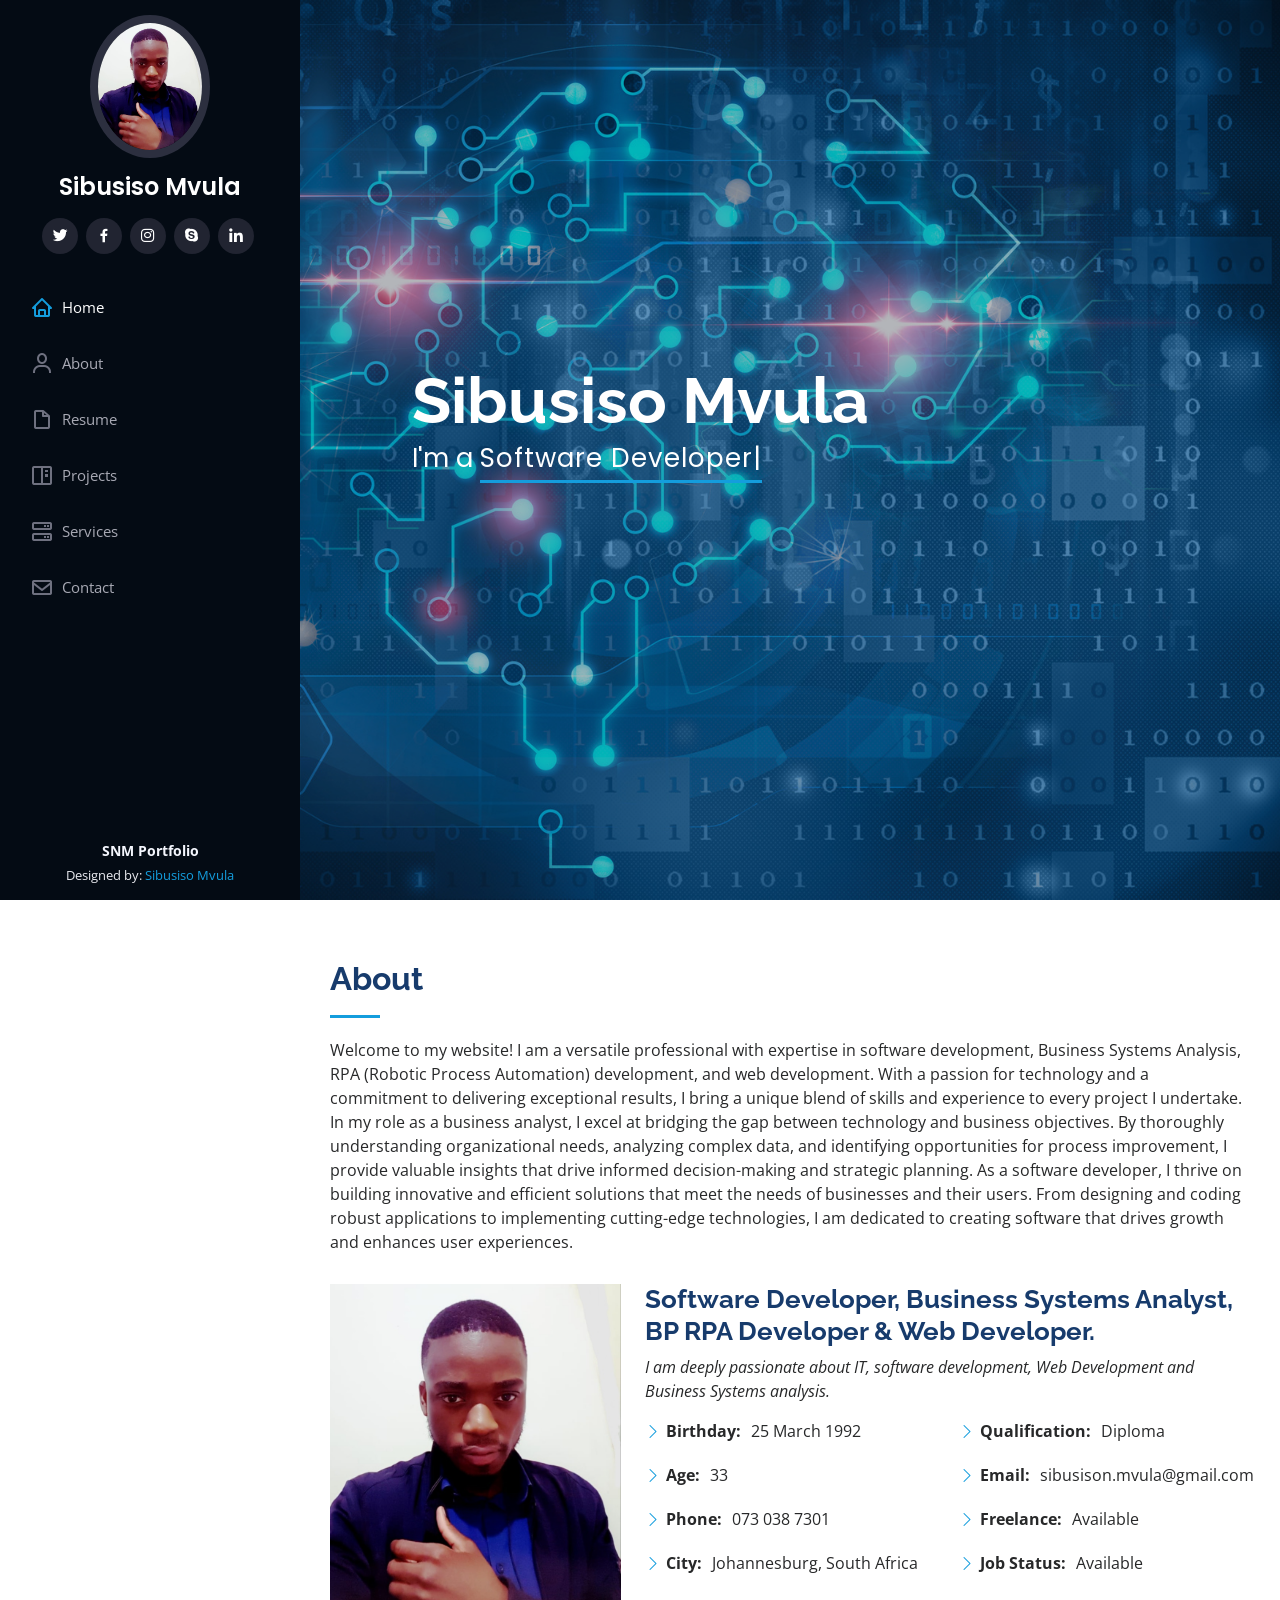
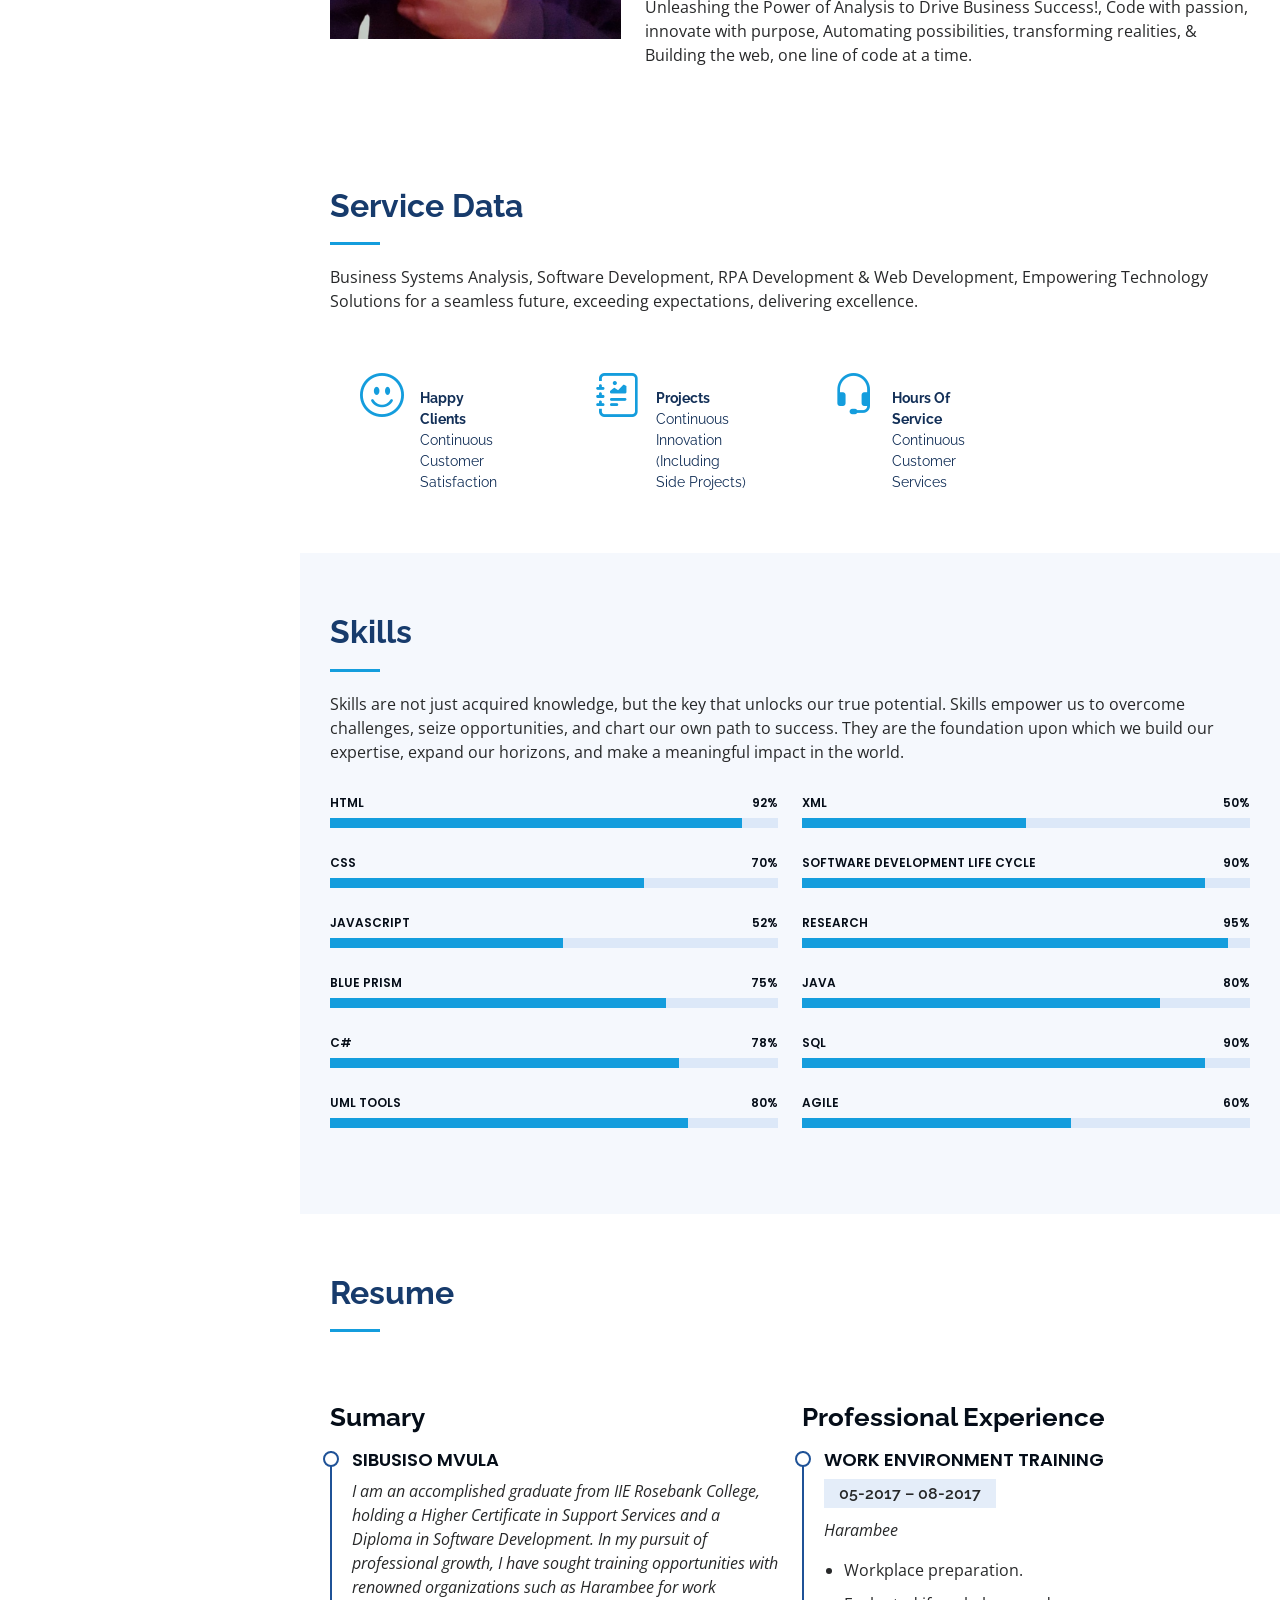
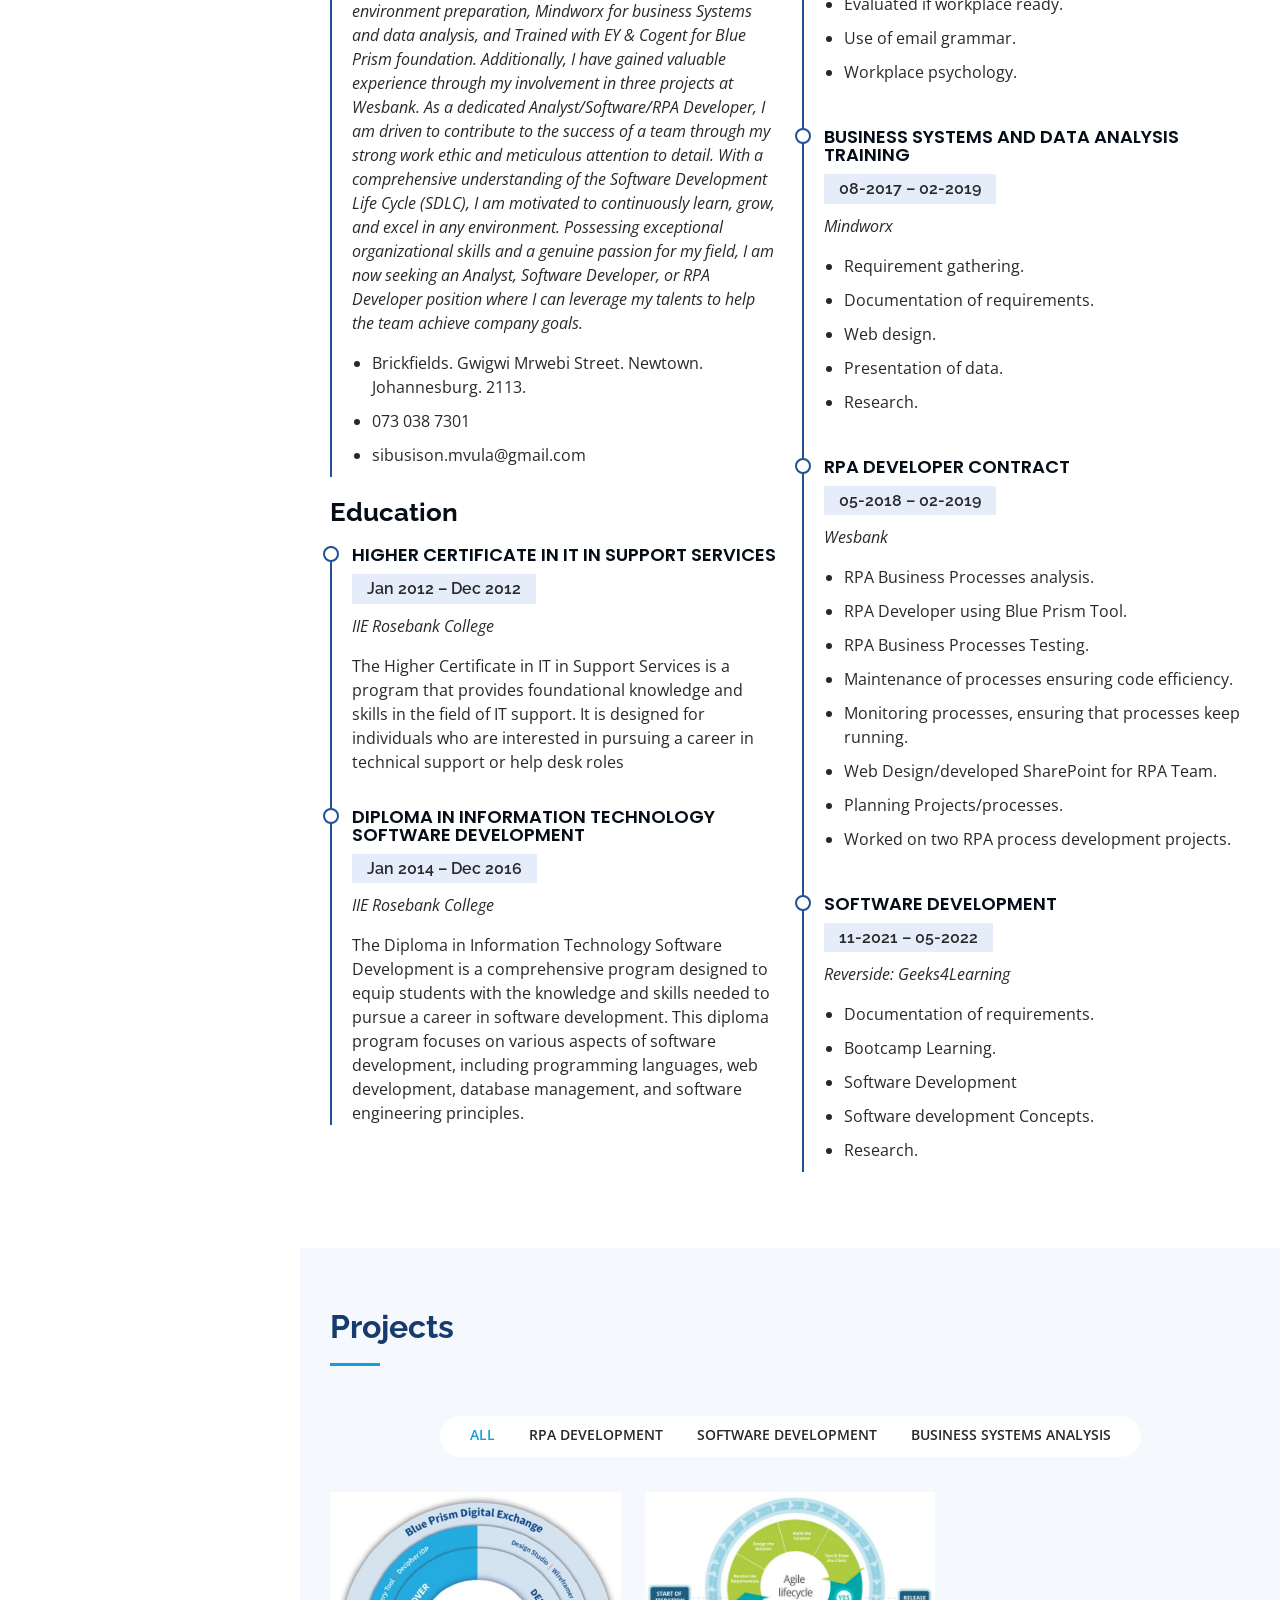
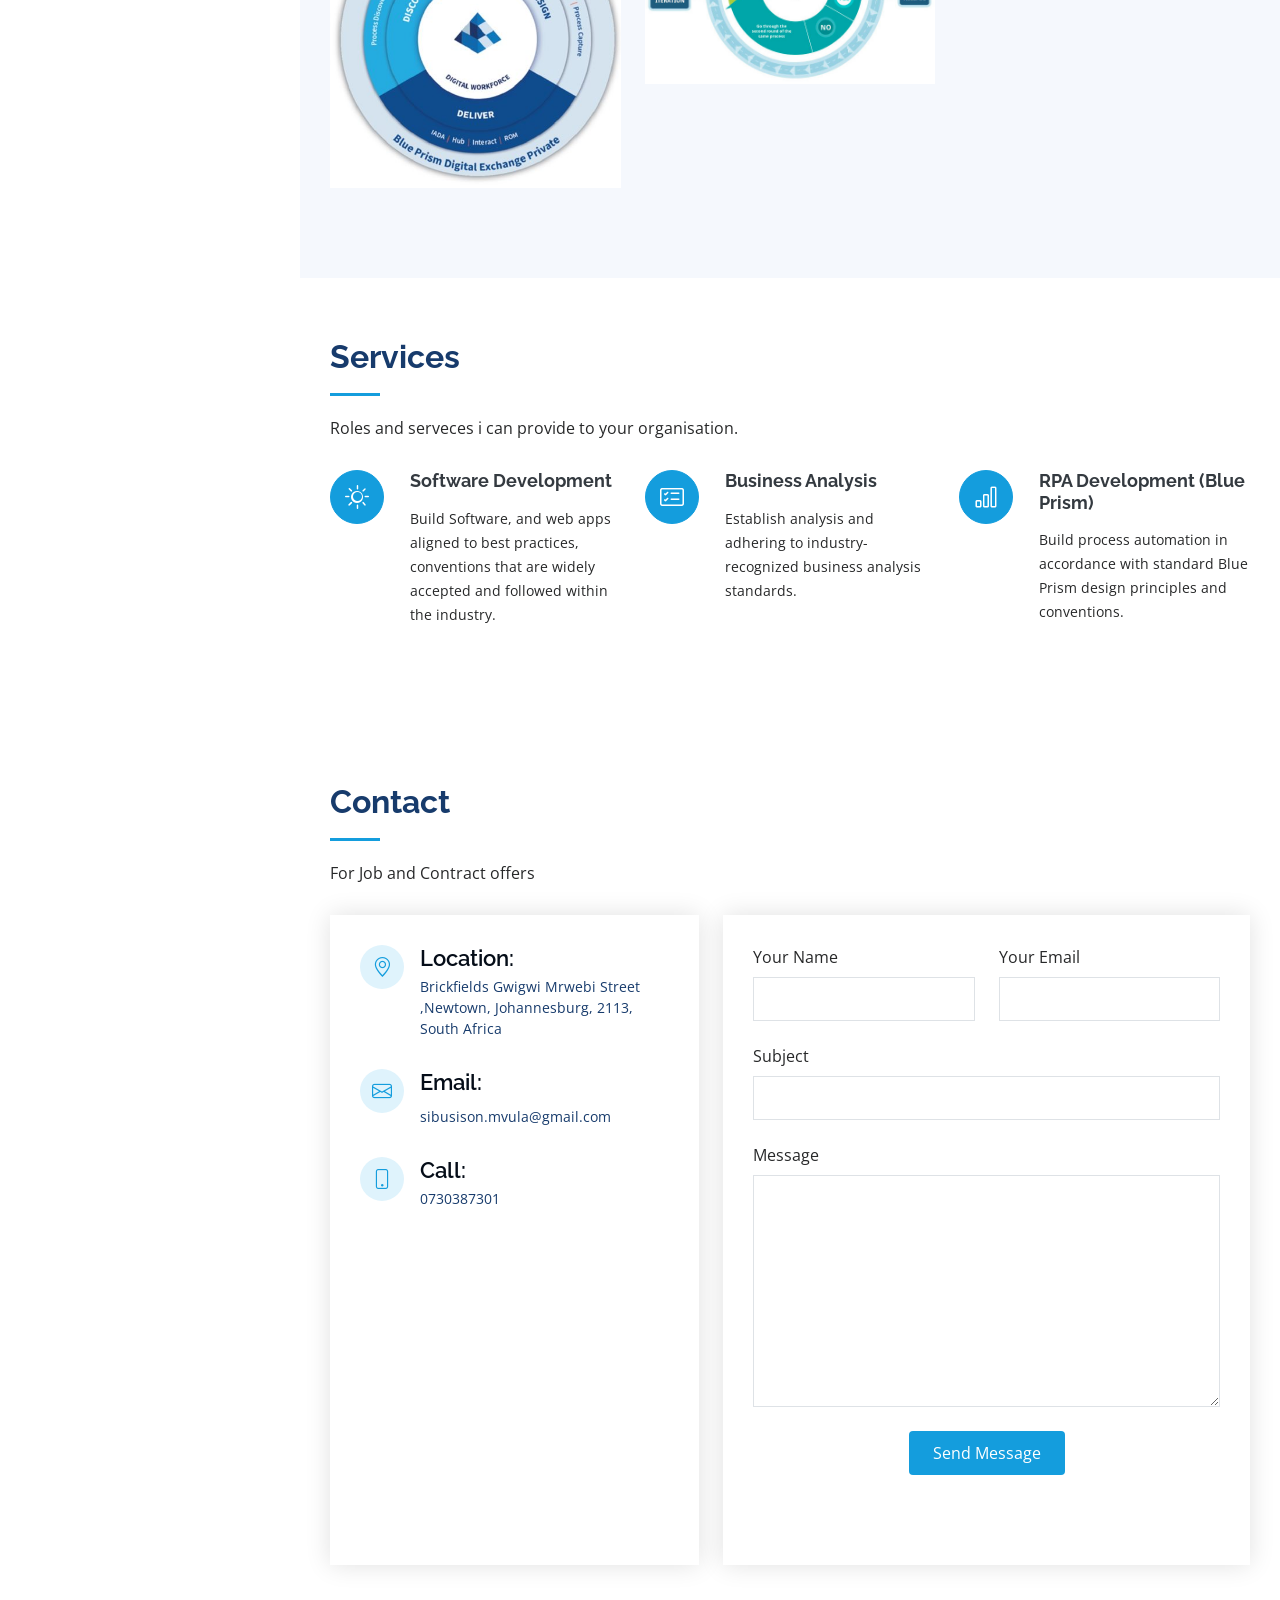
==== index.html @ 9439135a "Add files via upload" ====
<!DOCTYPE html>
<html lang="en">

<head>
  <meta charset="utf-8">
  <meta content="width=device-width, initial-scale=1.0" name="viewport">

  <title>SNM Portfolio - Index</title>
  <meta content="" name="description">
  <meta content="" name="keywords">

  <!-- Favicons -->
  <link href="assets/img/favicon.png" rel="icon">
  <link href="assets/img/favicon.png" rel="apple-touch-icon">

  <!-- Google Fonts -->
  <link href="https://fonts.googleapis.com/css?family=Open+Sans:300,300i,400,400i,600,600i,700,700i|Raleway:300,300i,400,400i,500,500i,600,600i,700,700i|Poppins:300,300i,400,400i,500,500i,600,600i,700,700i" rel="stylesheet">

  <!-- Vendor CSS Files -->
  <link href="assets/vendor/aos/aos.css" rel="stylesheet">
  <link href="assets/vendor/bootstrap/css/bootstrap.min.css" rel="stylesheet">
  <link href="assets/vendor/bootstrap-icons/bootstrap-icons.css" rel="stylesheet">
  <link href="assets/vendor/boxicons/css/boxicons.min.css" rel="stylesheet">
  <link href="assets/vendor/glightbox/css/glightbox.min.css" rel="stylesheet">
  <link href="assets/vendor/swiper/swiper-bundle.min.css" rel="stylesheet">

  <!-- Template Main CSS File -->
  <link href="assets/css/style.css" rel="stylesheet">
  <!-- Jquery File -->
  <script src="https://code.jquery.com/jquery-3.6.0.min.js"></script>
  
</head>

<body>

  <!-- ======= Mobile nav toggle button ======= -->
  <i class="bi bi-list mobile-nav-toggle d-xl-none"></i>

  <!-- ======= Header ======= -->
  <header id="header">
    <div class="d-flex flex-column">

      <div class="profile">
        <img src="assets/img/profile-img.jpg" alt="" class="img-fluid rounded-circle">
        <h1 class="text-light"><a href="index.html">Sibusiso Mvula</a></h1>
        <div class="social-links mt-3 text-center">
          <a href="#" class="twitter"><i class="bx bxl-twitter"></i></a>
          <a href="#" class="facebook"><i class="bx bxl-facebook"></i></a>
          <a href="#" class="instagram"><i class="bx bxl-instagram"></i></a>
          <a href="#" class="google-plus"><i class="bx bxl-skype"></i></a>
          <a href="#" class="linkedin"><i class="bx bxl-linkedin"></i></a>
        </div>
      </div>

      <nav id="navbar" class="nav-menu navbar">
        <ul>
          <li><a href="#hero" class="nav-link scrollto active"><i class="bx bx-home"></i> <span>Home</span></a></li>
          <li><a href="#about" class="nav-link scrollto"><i class="bx bx-user"></i> <span>About</span></a></li>
          <li><a href="#resume" class="nav-link scrollto"><i class="bx bx-file-blank"></i> <span>Resume</span></a></li>
          <li><a href="#portfolio" class="nav-link scrollto"><i class="bx bx-book-content"></i> <span>Projects</span></a></li>
          <li><a href="#services" class="nav-link scrollto"><i class="bx bx-server"></i> <span>Services</span></a></li>
          <li><a href="#contact" class="nav-link scrollto"><i class="bx bx-envelope"></i> <span>Contact</span></a></li>
        </ul>
      </nav><!-- .nav-menu -->
    </div>
  </header><!-- End Header -->

  <!-- ======= Hero Section ======= -->
  <section id="hero" class="d-flex flex-column justify-content-center align-items-center">
    <div class="hero-container" data-aos="fade-in">
      <h1>Sibusiso Mvula</h1>
      <p>I'm a <span class="typed" data-typed-items="Software Developer, Business Systems Analyst, Blue prism RPA Developer , Web Developer"></span></p>
    </div>
  </section><!-- End Hero -->

  <main id="main">

    <!-- ======= About Section ======= -->
    <section id="about" class="about">
      <div class="container">

        <div class="section-title">
          <h2>About</h2>
          <p>Welcome to my website! I am a versatile professional with expertise in software development, Business Systems Analysis,
		  RPA (Robotic Process Automation) development, and web development. 
		  With a passion for technology and a commitment to delivering exceptional results, 
		  I bring a unique blend of skills and experience to every project I undertake.
		  
		  In my role as a business analyst, I excel at bridging the gap between technology and business objectives. 
		  By thoroughly understanding organizational needs, analyzing complex data, and identifying opportunities for process improvement, 
		  I provide valuable insights that drive informed decision-making and strategic planning.
		  
		  As a software developer, I thrive on building innovative and efficient solutions that meet the needs of businesses and their users. 
		  From designing and coding robust applications to implementing cutting-edge technologies,
		  I am dedicated to creating software that drives growth and enhances user experiences.
		  </p>
        </div>

        <div class="row">
          <div class="col-lg-4" data-aos="fade-right">
            <img src="assets/img/profile-img.jpg" class="img-fluid" alt="">
          </div>
          <div class="col-lg-8 pt-4 pt-lg-0 content" data-aos="fade-left">
            <h3>Software Developer, Business Systems Analyst, BP RPA Developer &amp; Web Developer.</h3>
            <p class="fst-italic">
			  I am deeply passionate about IT, software development, Web Development and Business Systems analysis.
            </p>
            <div class="row">
              <div class="col-lg-6">
                <ul>
                  <li><i class="bi bi-chevron-right"></i> <strong>Birthday:</strong> <span>25 March 1992</span></li>
                  <li><i class="bi bi-chevron-right"></i> <strong>Age:</strong> <span>33</span></li>
                  <li><i class="bi bi-chevron-right"></i> <strong>Phone:</strong> <span>073 038 7301</span></li>
                  <li><i class="bi bi-chevron-right"></i> <strong>City:</strong> <span>Johannesburg, South Africa</span></li>
                </ul>
              </div>
              <div class="col-lg-6">
                <ul>
                  
                  <li><i class="bi bi-chevron-right"></i> <strong>Qualification:</strong> <span>Diploma</span></li>
                  <li><i class="bi bi-chevron-right"></i> <strong>Email:</strong> <span>sibusison.mvula@gmail.com</span></li>
                  <li><i class="bi bi-chevron-right"></i> <strong>Freelance:</strong> <span>Available</span></li>
				  <li><i class="bi bi-chevron-right"></i> <strong>Job Status:</strong> <span>Available</span></li>
                </ul>
              </div>
            </div>
            <p> 
			  Unleashing the Power of Analysis to Drive Business Success!,
              Code with passion, innovate with purpose,
			  Automating possibilities, transforming realities, &amp
			  Building the web, one line of code at a time. 
			  </p>
          </div>
        </div>

      </div>
    </section><!-- End About Section -->

    <!-- ======= Facts Section ======= -->
    <section id="facts" class="facts">
      <div class="container">

        <div class="section-title">
          <h2>Service Data</h2>
          <p>Business Systems Analysis, Software Development, RPA Development & Web Development, Empowering Technology Solutions for a seamless future, exceeding expectations, delivering excellence.
		  </p>
        </div>

        <div class="row no-gutters">

          <div class="col-lg-3 col-md-6 d-md-flex align-items-md-stretch" data-aos="fade-up">
            <div class="count-box">
              <i class="bi bi-emoji-smile"></i>
              <span data-purecounter-start="0" data-purecounter-end="4" data-purecounter-duration="1" class="purecounter"></span>
              <p><strong>Happy Clients</strong> Continuous Customer Satisfaction</p>
            </div>
          </div>

          <div class="col-lg-3 col-md-6 d-md-flex align-items-md-stretch" data-aos="fade-up" data-aos-delay="100">
            <div class="count-box">
              <i class="bi bi-journal-richtext"></i>
              <span data-purecounter-start="0" data-purecounter-end="27" data-purecounter-duration="1" class="purecounter"></span>
              <p><strong>Projects</strong> Continuous Innovation (Including Side Projects)</p>
            </div>
          </div>

          <div class="col-lg-3 col-md-6 d-md-flex align-items-md-stretch" data-aos="fade-up" data-aos-delay="200">
            <div class="count-box">
              <i class="bi bi-headset"></i>
              <span data-purecounter-start="0" data-purecounter-end="4160" data-purecounter-duration="1" class="purecounter"></span>
              <p><strong>Hours Of Service</strong> Continuous Customer Services</p>
            </div>
          </div>

        </div>

      </div>
    </section><!-- End Facts Section -->

    <!-- ======= Skills Section ======= -->
    <section id="skills" class="skills section-bg">
      <div class="container">

        <div class="section-title">
          <h2>Skills</h2>
          <p> Skills are not just acquired knowledge, but the key that unlocks our true potential. Skills empower us to overcome challenges, seize opportunities, and chart our own path to success.
		  They are the foundation upon which we build our expertise, expand our horizons, and make a meaningful impact in the world.
		  </p>
        </div>

        <div class="row skills-content">

          <div class="col-lg-6" data-aos="fade-up">

            <div class="progress">
              <span class="skill">HTML <i class="val">92%</i></span>
              <div class="progress-bar-wrap">
                <div class="progress-bar" role="progressbar" aria-valuenow="92" aria-valuemin="0" aria-valuemax="100"></div>
              </div>
            </div>

            <div class="progress">
              <span class="skill">CSS <i class="val">70%</i></span>
              <div class="progress-bar-wrap">
                <div class="progress-bar" role="progressbar" aria-valuenow="70" aria-valuemin="0" aria-valuemax="100"></div>
              </div>
            </div>

            <div class="progress">
              <span class="skill">JavaScript <i class="val">52%</i></span>
              <div class="progress-bar-wrap">
                <div class="progress-bar" role="progressbar" aria-valuenow="52" aria-valuemin="0" aria-valuemax="100"></div>
              </div>
            </div>
			
			<div class="progress">
              <span class="skill">Blue Prism <i class="val">75%</i></span>
              <div class="progress-bar-wrap">
                <div class="progress-bar" role="progressbar" aria-valuenow="75" aria-valuemin="0" aria-valuemax="100"></div>
              </div>
            </div>
			
			<div class="progress">
              <span class="skill">C# <i class="val">78%</i></span>
              <div class="progress-bar-wrap">
                <div class="progress-bar" role="progressbar" aria-valuenow="78" aria-valuemin="0" aria-valuemax="100"></div>
              </div>
            </div>
			
			<div class="progress">
              <span class="skill">UML Tools <i class="val">80%</i></span>
              <div class="progress-bar-wrap">
                <div class="progress-bar" role="progressbar" aria-valuenow="80" aria-valuemin="0" aria-valuemax="100"></div>
              </div>
            </div>
			

          </div>

          <div class="col-lg-6" data-aos="fade-up" data-aos-delay="100">

            <div class="progress">
              <span class="skill">XML<i class="val">50%</i></span>
              <div class="progress-bar-wrap">
                <div class="progress-bar" role="progressbar" aria-valuenow="50" aria-valuemin="0" aria-valuemax="100"></div>
              </div>
            </div>

            <div class="progress">
              <span class="skill">Software Development Life Cycle <i class="val">90%</i></span>
              <div class="progress-bar-wrap">
                <div class="progress-bar" role="progressbar" aria-valuenow="90" aria-valuemin="0" aria-valuemax="100"></div>
              </div>
            </div>

            <div class="progress">
              <span class="skill">Research <i class="val">95%</i></span>
              <div class="progress-bar-wrap">
                <div class="progress-bar" role="progressbar" aria-valuenow="95" aria-valuemin="0" aria-valuemax="100"></div>
              </div>
            </div>
			
			<div class="progress">
              <span class="skill">Java <i class="val">80%</i></span>
              <div class="progress-bar-wrap">
                <div class="progress-bar" role="progressbar" aria-valuenow="80" aria-valuemin="0" aria-valuemax="100"></div>
              </div>
            </div>
			
			<div class="progress">
              <span class="skill">SQL <i class="val">90%</i></span>
              <div class="progress-bar-wrap">
                <div class="progress-bar" role="progressbar" aria-valuenow="90" aria-valuemin="0" aria-valuemax="100"></div>
              </div>
            </div>
			
			<div class="progress">
              <span class="skill">Agile <i class="val">60%</i></span>
              <div class="progress-bar-wrap">
                <div class="progress-bar" role="progressbar" aria-valuenow="60" aria-valuemin="0" aria-valuemax="100"></div>
              </div>
            </div>


          </div>
		  

        </div>

      </div>
	  <!--end of skils1-->
	  
    </section><!-- End Skills Section -->

    <!-- ======= Resume Section ======= -->
    <section id="resume" class="resume">
      <div class="container">

        <div class="section-title">
          <h2>Resume</h2>
          <p> 
		  </p>
        </div>

        <div class="row">
          <div class="col-lg-6" data-aos="fade-up">
            <h3 class="resume-title">Sumary</h3>
            <div class="resume-item pb-0">
              <h4>Sibusiso Mvula</h4>
              <p><em>I am an accomplished graduate from IIE Rosebank College, holding a Higher Certificate in Support Services and a Diploma in Software Development.
		  In my pursuit of professional growth, I have sought training opportunities with renowned organizations such as Harambee for work environment preparation,
		  Mindworx for business Systems and data analysis, and Trained with EY & Cogent for Blue Prism foundation. Additionally, I have gained valuable experience through my involvement in three projects at Wesbank.
		  As a dedicated Analyst/Software/RPA Developer, I am driven to contribute to the success of a team through my strong work ethic and meticulous attention to detail. 
		  With a comprehensive understanding of the Software Development Life Cycle (SDLC), I am motivated to continuously learn, grow, and excel in any environment. 
		  Possessing exceptional organizational skills and a genuine passion for my field, I am now seeking an Analyst, Software Developer, 
		  or RPA Developer position where I can leverage my talents to help the team achieve company goals.</em></p>
              <ul>
                <li>Brickfields. Gwigwi Mrwebi Street. Newtown. Johannesburg. 2113.</li>
                <li>073 038 7301</li>
                <li>sibusison.mvula@gmail.com</li>
              </ul>
            </div>

            <h3 class="resume-title">Education</h3>
			 <div class="resume-item">
              <h4>Higher Certificate in IT in Support Services</h4>
              <h5>Jan 2012 – Dec 2012</h5>
              <p><em>IIE Rosebank College</em></p>
              <p>The Higher Certificate in IT in Support Services is a program that provides foundational knowledge and skills in the field of IT support. It is designed for individuals who are interested in pursuing a career in technical support or help desk roles</p>
            </div>
			
            <div class="resume-item">
              <h4>Diploma In Information Technology Software Development</h4>
              <h5>Jan 2014 – Dec 2016</h5>
              <p><em>IIE Rosebank College</em></p>
              <p>The Diploma in Information Technology Software Development is a comprehensive program designed to equip students with the knowledge and skills needed to pursue a career in software development. This diploma program focuses on various aspects of software development, including programming languages, web development, database management, and software engineering principles.
			  </p>
            </div>
           
          </div>
          <div class="col-lg-6" data-aos="fade-up" data-aos-delay="100">
            <h3 class="resume-title">Professional Experience</h3>
            <div class="resume-item">
              <h4>Work Environment Training</h4>
              <h5>05-2017 – 08-2017 </h5>
              <p><em>Harambee</em></p>
              <ul>
                <li>Workplace preparation.</li>
                <li>Evaluated if workplace ready.</li>
                <li>Use of email grammar.</li>
                <li>Workplace psychology.</li>
              </ul>
            </div>
            <div class="resume-item">
              <h4>Business Systems and Data Analysis Training</h4>
              <h5>08-2017 – 02-2019 </h5>
              <p><em>Mindworx</em></p>
              <ul>
                <li>Requirement gathering.</li>
                <li>Documentation of requirements.</li>
                <li>Web design.</li>
                <li>Presentation of data.</li>
				<li>Research.</li>
				
              </ul>
            </div>
			
			<div class="resume-item">
              <h4>RPA Developer Contract</h4>
              <h5>05-2018 – 02-2019 </h5>
              <p><em>Wesbank</em></p>
              <ul>
                <li>RPA Business Processes analysis.</li>
                <li>RPA Developer using Blue Prism Tool.</li>
                <li>RPA Business Processes Testing.</li>
                <li>Maintenance of processes ensuring code efficiency.</li>
				<li>Monitoring processes, ensuring that processes keep running.</li>
				<li>Web Design/developed SharePoint for RPA Team.</li>
				<li>Planning Projects/processes.</li>
				<li>Worked on two RPA process development projects.</li>
				
              </ul>
            </div>
			
			<div class="resume-item">
              <h4>Software Development</h4>
              <h5>11-2021 – 05-2022</h5>
              <p><em>Reverside: Geeks4Learning</em></p>
              <ul>
                
                <li>Documentation of requirements.</li>
				<li>Bootcamp Learning.</li>
                <li>Software Development</li>
                <li>Software development Concepts.</li>
				<li>Research.</li>
				
              </ul>
            </div>
          </div>
        </div>

      </div>
    </section><!-- End Resume Section -->

    <!-- ======= Portfolio Section ======= -->
    <section id="portfolio" class="portfolio section-bg">
      <div class="container">

        <div class="section-title">
          <h2>Projects</h2>
         
        </div>

        <div class="row" data-aos="fade-up">
          <div class="col-lg-12 d-flex justify-content-center">
            <ul id="portfolio-flters">
              <li data-filter="*" class="filter-active">All</li>
              <li data-filter=".filter-RPA">RPA Development</li>
              <li data-filter=".filter-Software">Software Development</li>
              <li data-filter=".filter-Analysis">Business Systems Analysis</li>
            </ul>
          </div>
        </div>

        <div class="row portfolio-container" data-aos="fade-up" data-aos-delay="100">

          <div class="col-lg-4 col-md-6 portfolio-item filter-RPA">
            <div class="portfolio-wrap">
              <img src="assets/img/portfolio/portfolio-1.jpg" class="img-fluid" alt="">
              <div class="portfolio-links">
                <a href="assets/img/portfolio/portfolio-1.jpg" data-gallery="portfolioGallery" class="portfolio-lightbox" title="App 1"><i class="bx bx-plus"></i></a>
                <a href="https://drive.google.com/drive/folders/1L_7VTfM9YRK4V-6STbpgjAu3Bh51PSB8?usp=sharing" title="More Details"><i class="bx bx-link"></i></a>
              </div>
            </div>
          </div>

          <div class="col-lg-4 col-md-6 portfolio-item filter-Analysis">
            <div class="portfolio-wrap">
              <img src="assets/img/portfolio/portfolio-2.jpg" class="img-fluid" alt="">
              <div class="portfolio-links">
                <a href="assets/img/portfolio/portfolio-2.jpg" data-gallery="portfolioGallery" class="portfolio-lightbox" title="Web 3"><i class="bx bx-plus"></i></a>
                <a href="https://drive.google.com/drive/folders/1L_7VTfM9YRK4V-6STbpgjAu3Bh51PSB8?usp=sharing" title="More Details"><i class="bx bx-link"></i></a>
              </div>
            </div>
          </div>


          <div class="col-lg-4 col-md-6 portfolio-item filter-Software">
            <div class="portfolio-wrap">
              <img src="assets/img/portfolio/portfolio-4.PNG" class="img-fluid" alt="">
              <div class="portfolio-links">
                <a href="assets/img/portfolio/portfolio-4.PNG" data-gallery="portfolioGallery" class="portfolio-lightbox" title="Card 2"><i class="bx bx-plus"></i></a>
                <a href="https://drive.google.com/drive/folders/1L_7VTfM9YRK4V-6STbpgjAu3Bh51PSB8?usp=sharing" title="More Details"><i class="bx bx-link"></i></a>
              </div>
            </div>
          </div>

        </div>

      </div>
    </section><!-- End Portfolio Section -->

    <!-- ======= Services Section ======= -->
    <section id="services" class="services">
      <div class="container">

        <div class="section-title">
          <h2>Services</h2>
          <p>Roles and serveces i can provide to your organisation.</p>
        </div>

        <div class="row">
          <div class="col-lg-4 col-md-6 icon-box" data-aos="fade-up" data-aos-delay="400">
            <div class="icon"><i class="bi bi-brightness-high"></i></div>
            <h4 class="title"><a href="">Software Development</a></h4>
            <p class="description">Build Software, and web apps aligned to best practices, conventions that are widely accepted and followed within the industry.
			</p>
          </div>
          <div class="col-lg-4 col-md-6 icon-box" data-aos="fade-up" data-aos-delay="100">
            <div class="icon"><i class="bi bi-card-checklist"></i></div>
            <h4 class="title"><a href="">Business Analysis</a></h4>
            <p class="description">Establish analysis and adhering to industry-recognized business analysis standards.
			</p>
          </div>
          <div class="col-lg-4 col-md-6 icon-box" data-aos="fade-up" data-aos-delay="200">
            <div class="icon"><i class="bi bi-bar-chart"></i></div>
            <h4 class="title"><a href="">RPA Development (Blue Prism)</a></h4>
            <p class="description">Build process automation in accordance with standard Blue Prism design principles and conventions.
            </p>
          </div>
        </div>

      </div>
    </section><!-- End Services Section -->

    <!-- ======= Contact Section ======= -->
    <section id="contact" class="contact">
      <div class="container">

        <div class="section-title">
          <h2>Contact</h2>
          <p>For Job and Contract offers</p>
        </div>

        <div class="row" data-aos="fade-in">

          <div class="col-lg-5 d-flex align-items-stretch">
            <div class="info">
              <div class="address">
                <i class="bi bi-geo-alt"></i>
                <h4>Location:</h4>
                <p>Brickfields Gwigwi Mrwebi Street ,Newtown, Johannesburg, 2113, South Africa</p>
              </div>

              <div class="email">
                <i class="bi bi-envelope"></i>
                <h4>Email:</h4>
                <p>sibusison.mvula@gmail.com</p>
              </div>

              <div class="phone">
                <i class="bi bi-phone"></i>
                <h4>Call:</h4>
                <p>0730387301</p>
              </div>

              <iframe src="https://www.google.com/maps/embed?pb=!1m14!1m8!1m3!1d12097.433213460943!2d-74.0062269!3d40.7101282!3m2!1i1024!2i768!4f13.1!3m3!1m2!1s0x0%3A0xb89d1fe6bc499443!2sDowntown+Conference+Center!5e0!3m2!1smk!2sbg!4v1539943755621" frameborder="0" style="border:0; width: 100%; height: 290px;" allowfullscreen></iframe>
            </div>

          </div>

          <div class="col-lg-7 mt-5 mt-lg-0 d-flex align-items-stretch">
            <form action="forms/contact.php" method="post" role="form" class="php-email-form">
              <div class="row">
                <div class="form-group col-md-6">
                  <label for="name">Your Name</label>
                  <input type="text" name="name" class="form-control" id="name" required>
                </div>
                <div class="form-group col-md-6">
                  <label for="name">Your Email</label>
                  <input type="email" class="form-control" name="email" id="email" required>
                </div>
              </div>
              <div class="form-group">
                <label for="name">Subject</label>
                <input type="text" class="form-control" name="subject" id="subject" required>
              </div>
              <div class="form-group">
                <label for="name">Message</label>
                <textarea class="form-control" name="message" rows="10" required></textarea>
              </div>
              <div class="my-3">
                <div class="loading">Loading</div>
                <div class="error-message"></div>
                <div class="sent-message">Your message has been sent. Thank you!</div>
              </div>
              <div class="text-center"><button type="submit">Send Message</button></div>
            </form>
          </div>

        </div>

      </div>
    </section><!-- End Contact Section -->

  </main><!-- End #main -->

  <!-- ======= Footer ======= -->
  <footer id="footer">
    <div class="container">
      <div class="copyright">
        <strong><span>SNM Portfolio</span></strong>
      </div>
      <div class="credits">
        
        Designed by: <a href="https://www.linkedin.com/in/sibusiso-mvula-68759b144/">Sibusiso Mvula</a>
      </div>
    </div>
  </footer><!-- End  Footer -->

  <a href="#" class="back-to-top d-flex align-items-center justify-content-center"><i class="bi bi-arrow-up-short"></i></a>

  <!-- Vendor JS Files -->
  <script src="assets/vendor/purecounter/purecounter_vanilla.js"></script>
  <script src="assets/vendor/aos/aos.js"></script>
  <script src="assets/vendor/bootstrap/js/bootstrap.bundle.min.js"></script>
  <script src="assets/vendor/glightbox/js/glightbox.min.js"></script>
  <script src="assets/vendor/isotope-layout/isotope.pkgd.min.js"></script>
  <script src="assets/vendor/swiper/swiper-bundle.min.js"></script>
  <script src="assets/vendor/typed.js/typed.umd.js"></script>
  <script src="assets/vendor/waypoints/noframework.waypoints.js"></script>
  <script src="assets/vendor/php-email-form/validate.js"></script>

  <!-- Template Main JS File -->
  <script src="assets/js/main.js"></script>

</body>

</html>
---- assets/css/style.css ----
/*--------------------------------------------------------------
# General
--------------------------------------------------------------*/
body {
  font-family: "Open Sans", sans-serif;
  color: #272829;
}

a {
  color: #149ddd;
  text-decoration: none;
}

a:hover {
  color: #37b3ed;
  text-decoration: none;
}

h1,
h2,
h3,
h4,
h5,
h6 {
  font-family: "Raleway", sans-serif;
}

/*--------------------------------------------------------------
# Back to top button
--------------------------------------------------------------*/
.back-to-top {
  position: fixed;
  visibility: hidden;
  opacity: 0;
  right: 15px;
  bottom: 15px;
  z-index: 996;
  background: #149ddd;
  width: 40px;
  height: 40px;
  border-radius: 50px;
  transition: all 0.4s;
}

.back-to-top i {
  font-size: 28px;
  color: #fff;
  line-height: 0;
}

.back-to-top:hover {
  background: #2eafec;
  color: #fff;
}

.back-to-top.active {
  visibility: visible;
  opacity: 1;
}

/*--------------------------------------------------------------
# Header
--------------------------------------------------------------*/
#header {
  position: fixed;
  top: 0;
  left: 0;
  bottom: 0;
  width: 300px;
  transition: all ease-in-out 0.5s;
  z-index: 9997;
  transition: all 0.5s;
  padding: 0 15px;
  background: #040b14;
  overflow-y: auto;
}

#header .profile img {
  margin: 15px auto;
  display: block;
  width: 120px;
  border: 8px solid #2c2f3f;
}

#header .profile h1 {
  font-size: 24px;
  margin: 0;
  padding: 0;
  font-weight: 600;
  -moz-text-align-last: center;
  text-align-last: center;
  font-family: "Poppins", sans-serif;
}

#header .profile h1 a,
#header .profile h1 a:hover {
  color: #fff;
  text-decoration: none;
}

#header .profile .social-links a {
  font-size: 18px;
  display: inline-block;
  background: #212431;
  color: #fff;
  line-height: 1;
  padding: 8px 0;
  margin-right: 4px;
  border-radius: 50%;
  text-align: center;
  width: 36px;
  height: 36px;
  transition: 0.3s;
}

#header .profile .social-links a:hover {
  background: #149ddd;
  color: #fff;
  text-decoration: none;
}

#main {
  margin-left: 300px;
}

.container,
.container-fluid {
  padding-left: 30px;
  padding-right: 30px;
}

@media (max-width: 1199px) {
  #header {
    left: -300px;
  }

  #main {
    margin-left: 0;
  }

  .container,
  .container-fluid {
    padding-left: 12px;
    padding-right: 12px;
  }
}

/*--------------------------------------------------------------
# Navigation Menu
--------------------------------------------------------------*/
/* Desktop Navigation */
.nav-menu {
  padding: 30px 0 0 0;
}

.nav-menu * {
  margin: 0;
  padding: 0;
  list-style: none;
}

.nav-menu>ul>li {
  position: relative;
  white-space: nowrap;
}

.nav-menu a,
.nav-menu a:focus {
  display: flex;
  align-items: center;
  color: #a8a9b4;
  padding: 12px 15px;
  margin-bottom: 8px;
  transition: 0.3s;
  font-size: 15px;
}

.nav-menu a i,
.nav-menu a:focus i {
  font-size: 24px;
  padding-right: 8px;
  color: #6f7180;
}

.nav-menu a:hover,
.nav-menu .active,
.nav-menu .active:focus,
.nav-menu li:hover>a {
  text-decoration: none;
  color: #fff;
}

.nav-menu a:hover i,
.nav-menu .active i,
.nav-menu .active:focus i,
.nav-menu li:hover>a i {
  color: #149ddd;
}

/* Mobile Navigation */
.mobile-nav-toggle {
  position: fixed;
  right: 15px;
  top: 15px;
  z-index: 9998;
  border: 0;
  font-size: 24px;
  transition: all 0.4s;
  outline: none !important;
  background-color: #149ddd;
  color: #fff;
  width: 40px;
  height: 40px;
  display: inline-flex;
  align-items: center;
  justify-content: center;
  line-height: 0;
  border-radius: 50px;
  cursor: pointer;
}

.mobile-nav-active {
  overflow: hidden;
}

.mobile-nav-active #header {
  left: 0;
}

/*--------------------------------------------------------------
# Hero Section
--------------------------------------------------------------*/
#hero {
  width: 100%;
  height: 100vh;
  background: url("../img/hero-bg.jpg") top center;
  background-size: cover;
}

#hero:before {
  content: "";
  background: rgba(5, 13, 24, 0.3);
  position: absolute;
  bottom: 0;
  top: 0;
  left: 0;
  right: 0;
  z-index: 1;
}

#hero .hero-container {
  position: relative;
  z-index: 2;
  min-width: 300px;
}

#hero h1 {
  margin: 0 0 10px 0;
  font-size: 64px;
  font-weight: 700;
  line-height: 56px;
  color: #fff;
}

#hero p {
  color: #fff;
  margin-bottom: 50px;
  font-size: 26px;
  font-family: "Poppins", sans-serif;
}

#hero p span {
  color: #fff;
  padding-bottom: 4px;
  letter-spacing: 1px;
  border-bottom: 3px solid #149ddd;
}

@media (min-width: 1024px) {
  #hero {
    background-attachment: fixed;
  }
}

@media (max-width: 768px) {
  #hero h1 {
    font-size: 28px;
    line-height: 36px;
  }

  #hero h2 {
    font-size: 18px;
    line-height: 24px;
    margin-bottom: 30px;
  }
}

/*--------------------------------------------------------------
# Sections General
--------------------------------------------------------------*/
section {
  padding: 60px 0;
  overflow: hidden;
}

.section-bg {
  background: #f5f8fd;
}

.section-title {
  padding-bottom: 30px;
}

.section-title h2 {
  font-size: 32px;
  font-weight: bold;
  margin-bottom: 20px;
  padding-bottom: 20px;
  position: relative;
  color: #173b6c;
}

.section-title h2::after {
  content: "";
  position: absolute;
  display: block;
  width: 50px;
  height: 3px;
  background: #149ddd;
  bottom: 0;
  left: 0;
}

.section-title p {
  margin-bottom: 0;
}

/*--------------------------------------------------------------
# About
--------------------------------------------------------------*/
.about .content h3 {
  font-weight: 700;
  font-size: 26px;
  color: #173b6c;
}

.about .content ul {
  list-style: none;
  padding: 0;
}

.about .content ul li {
  margin-bottom: 20px;
  display: flex;
  align-items: center;
}

.about .content ul strong {
  margin-right: 10px;
}

.about .content ul i {
  font-size: 16px;
  margin-right: 5px;
  color: #149ddd;
  line-height: 0;
}

.about .content p:last-child {
  margin-bottom: 0;
}

/*--------------------------------------------------------------
# 
--------------------------------------------------------------*/
.facts {
  padding-bottom: 30px;
}

.facts .count-box {
  padding: 30px;
  width: 100%;
}

.facts .count-box i {
  display: block;
  font-size: 44px;
  color: #149ddd;
  float: left;
  line-height: 0;
}

.facts .count-box span {
  font-size: 48px;
  line-height: 40px;
  display: block;
  font-weight: 700;
  color: #050d18;
  margin-left: 60px;
}

.facts .count-box p {
  padding: 15px 0 0 0;
  margin: 0 0 0 60px;
  font-family: "Raleway", sans-serif;
  font-size: 14px;
  color: #122f57;
}

.facts .count-box a {
  font-weight: 600;
  display: block;
  margin-top: 20px;
  color: #122f57;
  font-size: 15px;
  font-family: "Poppins", sans-serif;
  transition: ease-in-out 0.3s;
}

.facts .count-box a:hover {
  color: #1f5297;
}

/*--------------------------------------------------------------
# skills
--------------------------------------------------------------*/
.skills .progress {
  height: 60px;
  display: block;
  background: none;
  border-radius: 0;
}

.skills .progress .skill {
  padding: 0;
  margin: 0 0 6px 0;
  text-transform: uppercase;
  display: block;
  font-weight: 600;
  font-family: "Poppins", sans-serif;
  color: #050d18;
}

.skills .progress .skill .val {
  float: right;
  font-style: normal;
}

.skills .progress-bar-wrap {
  background: #dce8f8;
  height: 10px;
}

.skills .progress-bar {
  width: 1px;
  height: 10px;
  transition: 0.9s;
  background-color: #149ddd;
}

/*--------------------------------------------------------------
# Resume
--------------------------------------------------------------*/
.resume .resume-title {
  font-size: 26px;
  font-weight: 700;
  margin-top: 20px;
  margin-bottom: 20px;
  color: #050d18;
}

.resume .resume-item {
  padding: 0 0 20px 20px;
  margin-top: -2px;
  border-left: 2px solid #1f5297;
  position: relative;
}

.resume .resume-item h4 {
  line-height: 18px;
  font-size: 18px;
  font-weight: 600;
  text-transform: uppercase;
  font-family: "Poppins", sans-serif;
  color: #050d18;
  margin-bottom: 10px;
}

.resume .resume-item h5 {
  font-size: 16px;
  background: #e4edf9;
  padding: 5px 15px;
  display: inline-block;
  font-weight: 600;
  margin-bottom: 10px;
}

.resume .resume-item ul {
  padding-left: 20px;
}

.resume .resume-item ul li {
  padding-bottom: 10px;
}

.resume .resume-item:last-child {
  padding-bottom: 0;
}

.resume .resume-item::before {
  content: "";
  position: absolute;
  width: 16px;
  height: 16px;
  border-radius: 50px;
  left: -9px;
  top: 0;
  background: #fff;
  border: 2px solid #1f5297;
}

/*--------------------------------------------------------------
# Portfolio
--------------------------------------------------------------*/
.portfolio .portfolio-item {
  margin-bottom: 30px;
}

.portfolio #portfolio-flters {
  padding: 0;
  margin: 0 auto 35px auto;
  list-style: none;
  text-align: center;
  background: #fff;
  border-radius: 50px;
  padding: 2px 15px;
}

.portfolio #portfolio-flters li {
  cursor: pointer;
  display: inline-block;
  padding: 10px 15px 8px 15px;
  font-size: 14px;
  font-weight: 600;
  line-height: 1;
  text-transform: uppercase;
  color: #272829;
  margin-bottom: 5px;
  transition: all 0.3s ease-in-out;
}

.portfolio #portfolio-flters li:hover,
.portfolio #portfolio-flters li.filter-active {
  color: #149ddd;
}

.portfolio #portfolio-flters li:last-child {
  margin-right: 0;
}

.portfolio .portfolio-wrap {
  transition: 0.3s;
  position: relative;
  overflow: hidden;
  z-index: 1;
}

.portfolio .portfolio-wrap::before {
  content: "";
  background: rgba(255, 255, 255, 0.5);
  position: absolute;
  left: 0;
  right: 0;
  top: 0;
  bottom: 0;
  transition: all ease-in-out 0.3s;
  z-index: 2;
  opacity: 0;
}

.portfolio .portfolio-wrap .portfolio-links {
  opacity: 1;
  left: 0;
  right: 0;
  bottom: -60px;
  z-index: 3;
  position: absolute;
  transition: all ease-in-out 0.3s;
  display: flex;
  justify-content: center;
}

.portfolio .portfolio-wrap .portfolio-links a {
  color: #fff;
  font-size: 28px;
  text-align: center;
  background: rgba(20, 157, 221, 0.75);
  transition: 0.3s;
  width: 50%;
}

.portfolio .portfolio-wrap .portfolio-links a:hover {
  background: rgba(20, 157, 221, 0.95);
}

.portfolio .portfolio-wrap .portfolio-links a+a {
  border-left: 1px solid #37b3ed;
}

.portfolio .portfolio-wrap:hover::before {
  top: 0;
  left: 0;
  right: 0;
  bottom: 0;
  opacity: 1;
}

.portfolio .portfolio-wrap:hover .portfolio-links {
  opacity: 1;
  bottom: 0;
}

/*--------------------------------------------------------------
# Portfolio Details
--------------------------------------------------------------*/
.portfolio-details {
  padding-top: 40px;
}

.portfolio-details .portfolio-details-slider img {
  width: 100%;
}

.portfolio-details .portfolio-details-slider .swiper-pagination {
  margin-top: 20px;
  position: relative;
}

.portfolio-details .portfolio-details-slider .swiper-pagination .swiper-pagination-bullet {
  width: 12px;
  height: 12px;
  background-color: #fff;
  opacity: 1;
  border: 1px solid #149ddd;
}

.portfolio-details .portfolio-details-slider .swiper-pagination .swiper-pagination-bullet-active {
  background-color: #149ddd;
}

.portfolio-details .portfolio-info {
  padding: 30px;
  box-shadow: 0px 0 30px rgba(5, 13, 24, 0.08);
}

.portfolio-details .portfolio-info h3 {
  font-size: 22px;
  font-weight: 700;
  margin-bottom: 20px;
  padding-bottom: 20px;
  border-bottom: 1px solid #eee;
}

.portfolio-details .portfolio-info ul {
  list-style: none;
  padding: 0;
  font-size: 15px;
}

.portfolio-details .portfolio-info ul li+li {
  margin-top: 10px;
}

.portfolio-details .portfolio-description {
  padding-top: 30px;
}

.portfolio-details .portfolio-description h2 {
  font-size: 26px;
  font-weight: 700;
  margin-bottom: 20px;
}

.portfolio-details .portfolio-description p {
  padding: 0;
}

/*--------------------------------------------------------------
# Services
--------------------------------------------------------------*/
.services .icon-box {
  margin-bottom: 20px;
}

.services .icon {
  float: left;
  display: flex;
  align-items: center;
  justify-content: center;
  width: 54px;
  height: 54px;
  background: #149ddd;
  border-radius: 50%;
  transition: 0.5s;
  border: 1px solid #149ddd;
}

.services .icon i {
  color: #fff;
  font-size: 24px;
  line-height: 0;
}

.services .icon-box:hover .icon {
  background: #fff;
}

.services .icon-box:hover .icon i {
  color: #149ddd;
}

.services .title {
  margin-left: 80px;
  font-weight: 700;
  margin-bottom: 15px;
  font-size: 18px;
}

.services .title a {
  color: #343a40;
}

.services .title a:hover {
  color: #149ddd;
}

.services .description {
  margin-left: 80px;
  line-height: 24px;
  font-size: 14px;
}



/*--------------------------------------------------------------
# Contact
--------------------------------------------------------------*/
.contact {
  padding-bottom: 130px;
}

.contact .info {
  padding: 30px;
  background: #fff;
  width: 100%;
  box-shadow: 0 0 24px 0 rgba(0, 0, 0, 0.12);
}

.contact .info i {
  font-size: 20px;
  color: #149ddd;
  float: left;
  width: 44px;
  height: 44px;
  background: #dff3fc;
  display: flex;
  justify-content: center;
  align-items: center;
  border-radius: 50px;
  transition: all 0.3s ease-in-out;
}

.contact .info h4 {
  padding: 0 0 0 60px;
  font-size: 22px;
  font-weight: 600;
  margin-bottom: 5px;
  color: #050d18;
}

.contact .info p {
  padding: 0 0 10px 60px;
  margin-bottom: 20px;
  font-size: 14px;
  color: #173b6c;
}

.contact .info .email p {
  padding-top: 5px;
}

.contact .info .social-links {
  padding-left: 60px;
}

.contact .info .social-links a {
  font-size: 18px;
  display: inline-block;
  background: #333;
  color: #fff;
  line-height: 1;
  padding: 8px 0;
  border-radius: 50%;
  text-align: center;
  width: 36px;
  height: 36px;
  transition: 0.3s;
  margin-right: 10px;
}

.contact .info .social-links a:hover {
  background: #149ddd;
  color: #fff;
}

.contact .info .email:hover i,
.contact .info .address:hover i,
.contact .info .phone:hover i {
  background: #149ddd;
  color: #fff;
}

.contact .php-email-form {
  width: 100%;
  padding: 30px;
  background: #fff;
  box-shadow: 0 0 24px 0 rgba(0, 0, 0, 0.12);
}

.contact .php-email-form .form-group {
  padding-bottom: 8px;
}

.contact .php-email-form .validate {
  display: none;
  color: red;
  margin: 0 0 15px 0;
  font-weight: 400;
  font-size: 13px;
}

.contact .php-email-form .error-message {
  display: none;
  color: #fff;
  background: #ed3c0d;
  text-align: left;
  padding: 15px;
  font-weight: 600;
}

.contact .php-email-form .error-message br+br {
  margin-top: 25px;
}

.contact .php-email-form .sent-message {
  display: none;
  color: #fff;
  background: #18d26e;
  text-align: center;
  padding: 15px;
  font-weight: 600;
}

.contact .php-email-form .loading {
  display: none;
  background: #fff;
  text-align: center;
  padding: 15px;
}

.contact .php-email-form .loading:before {
  content: "";
  display: inline-block;
  border-radius: 50%;
  width: 24px;
  height: 24px;
  margin: 0 10px -6px 0;
  border: 3px solid #18d26e;
  border-top-color: #eee;
  animation: animate-loading 1s linear infinite;
}

.contact .php-email-form .form-group {
  margin-bottom: 15px;
}

.contact .php-email-form label {
  padding-bottom: 8px;
}

.contact .php-email-form input,
.contact .php-email-form textarea {
  border-radius: 0;
  box-shadow: none;
  font-size: 14px;
}

.contact .php-email-form input {
  height: 44px;
}

.contact .php-email-form textarea {
  padding: 10px 15px;
}

.contact .php-email-form button[type=submit] {
  background: #149ddd;
  border: 0;
  padding: 10px 24px;
  color: #fff;
  transition: 0.4s;
  border-radius: 4px;
}

.contact .php-email-form button[type=submit]:hover {
  background: #37b3ed;
}

@keyframes animate-loading {
  0% {
    transform: rotate(0deg);
  }

  100% {
    transform: rotate(360deg);
  }
}

/*--------------------------------------------------------------
# Breadcrumbs
--------------------------------------------------------------*/
.breadcrumbs {
  padding: 20px 0;
  background: #f9f9f9;
}

.breadcrumbs h2 {
  font-size: 26px;
  font-weight: 300;
}

.breadcrumbs ol {
  display: flex;
  flex-wrap: wrap;
  list-style: none;
  padding: 0;
  margin: 0;
  font-size: 15px;
}

.breadcrumbs ol li+li {
  padding-left: 10px;
}

.breadcrumbs ol li+li::before {
  display: inline-block;
  padding-right: 10px;
  color: #0e2442;
  content: "/";
}

@media (max-width: 768px) {
  .breadcrumbs .d-flex {
    display: block !important;
  }

  .breadcrumbs ol {
    display: block;
  }

  .breadcrumbs ol li {
    display: inline-block;
  }
}

/*--------------------------------------------------------------
# Footer
--------------------------------------------------------------*/
#footer {
  padding: 15px;
  color: #f4f6fd;
  font-size: 14px;
  position: fixed;
  left: 0;
  bottom: 0;
  width: 300px;
  z-index: 9999;
  background: #040b14;
}

#footer .copyright {
  text-align: center;
}

#footer .credits {
  padding-top: 5px;
  text-align: center;
  font-size: 13px;
  color: #eaebf0;
}

@media (max-width: 1199px) {
  #footer {
    position: static;
    width: auto;
    padding-right: 20px 15px;
  }
}
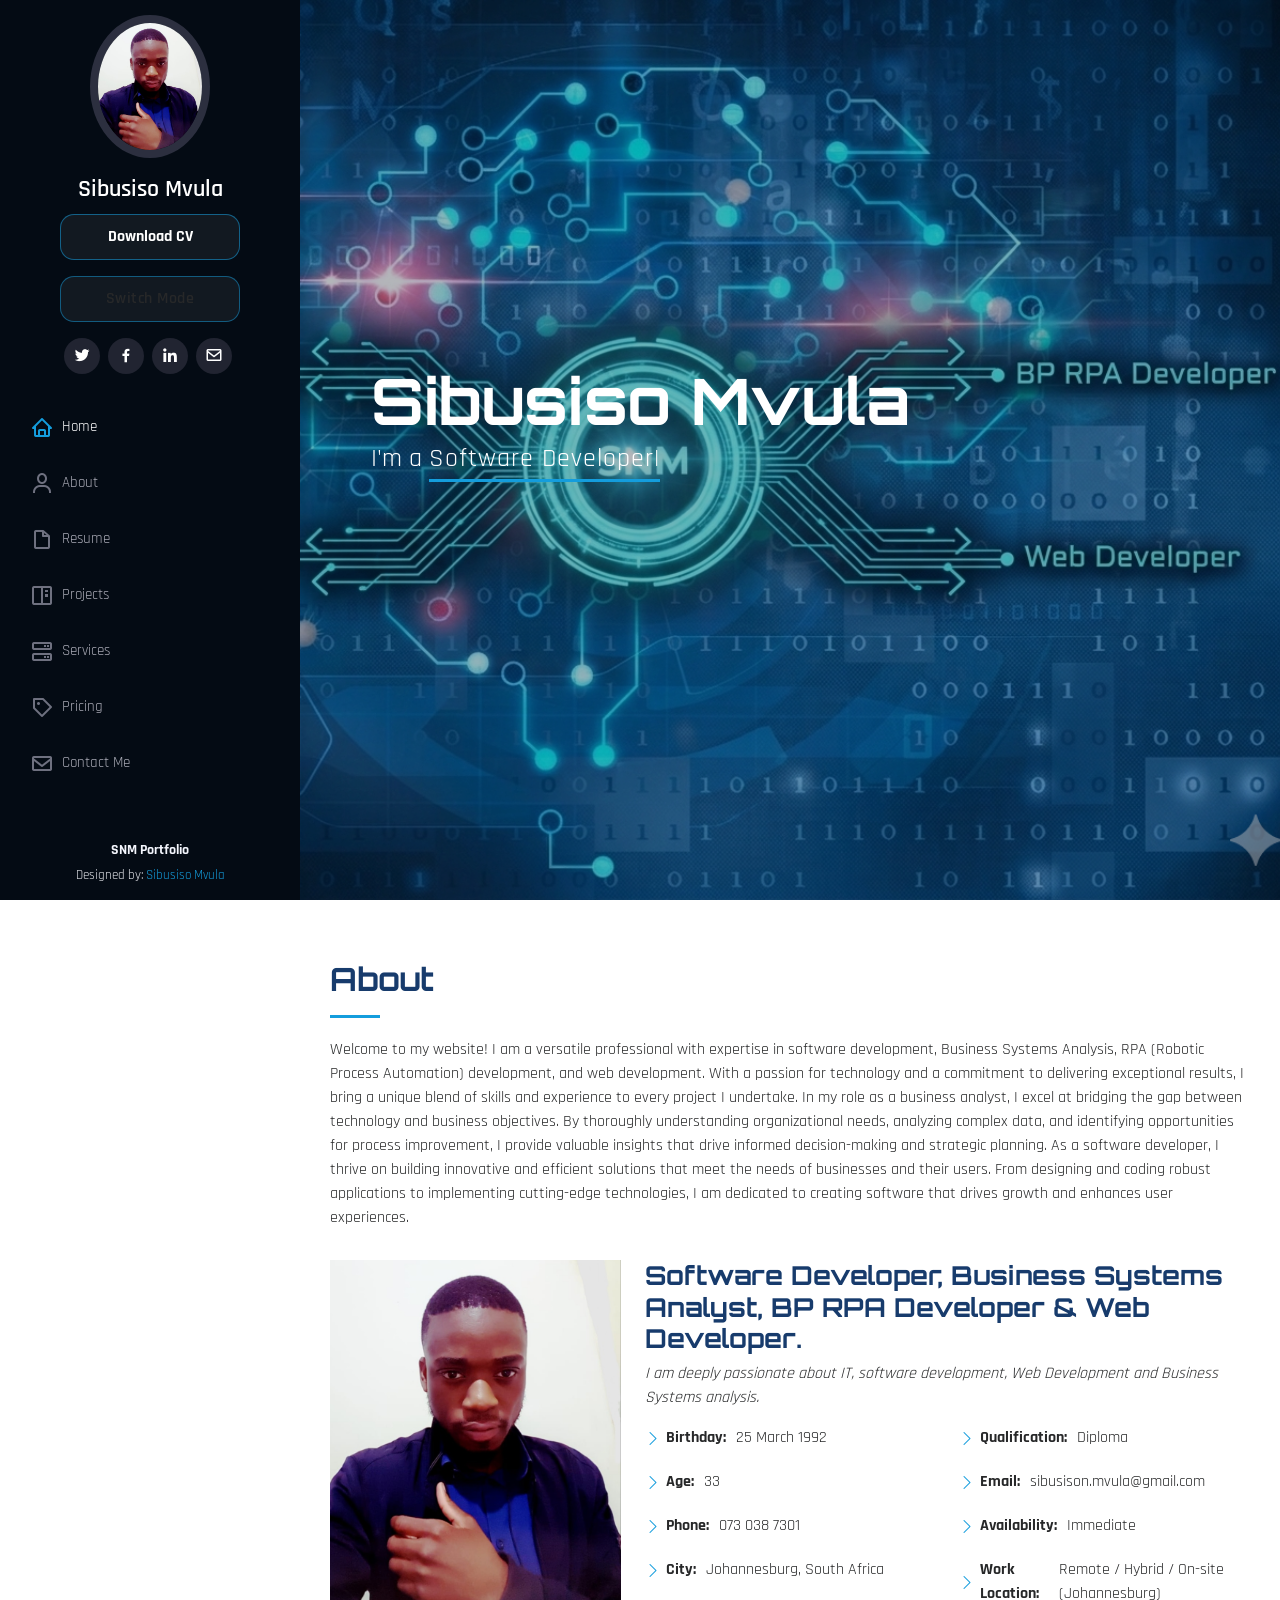
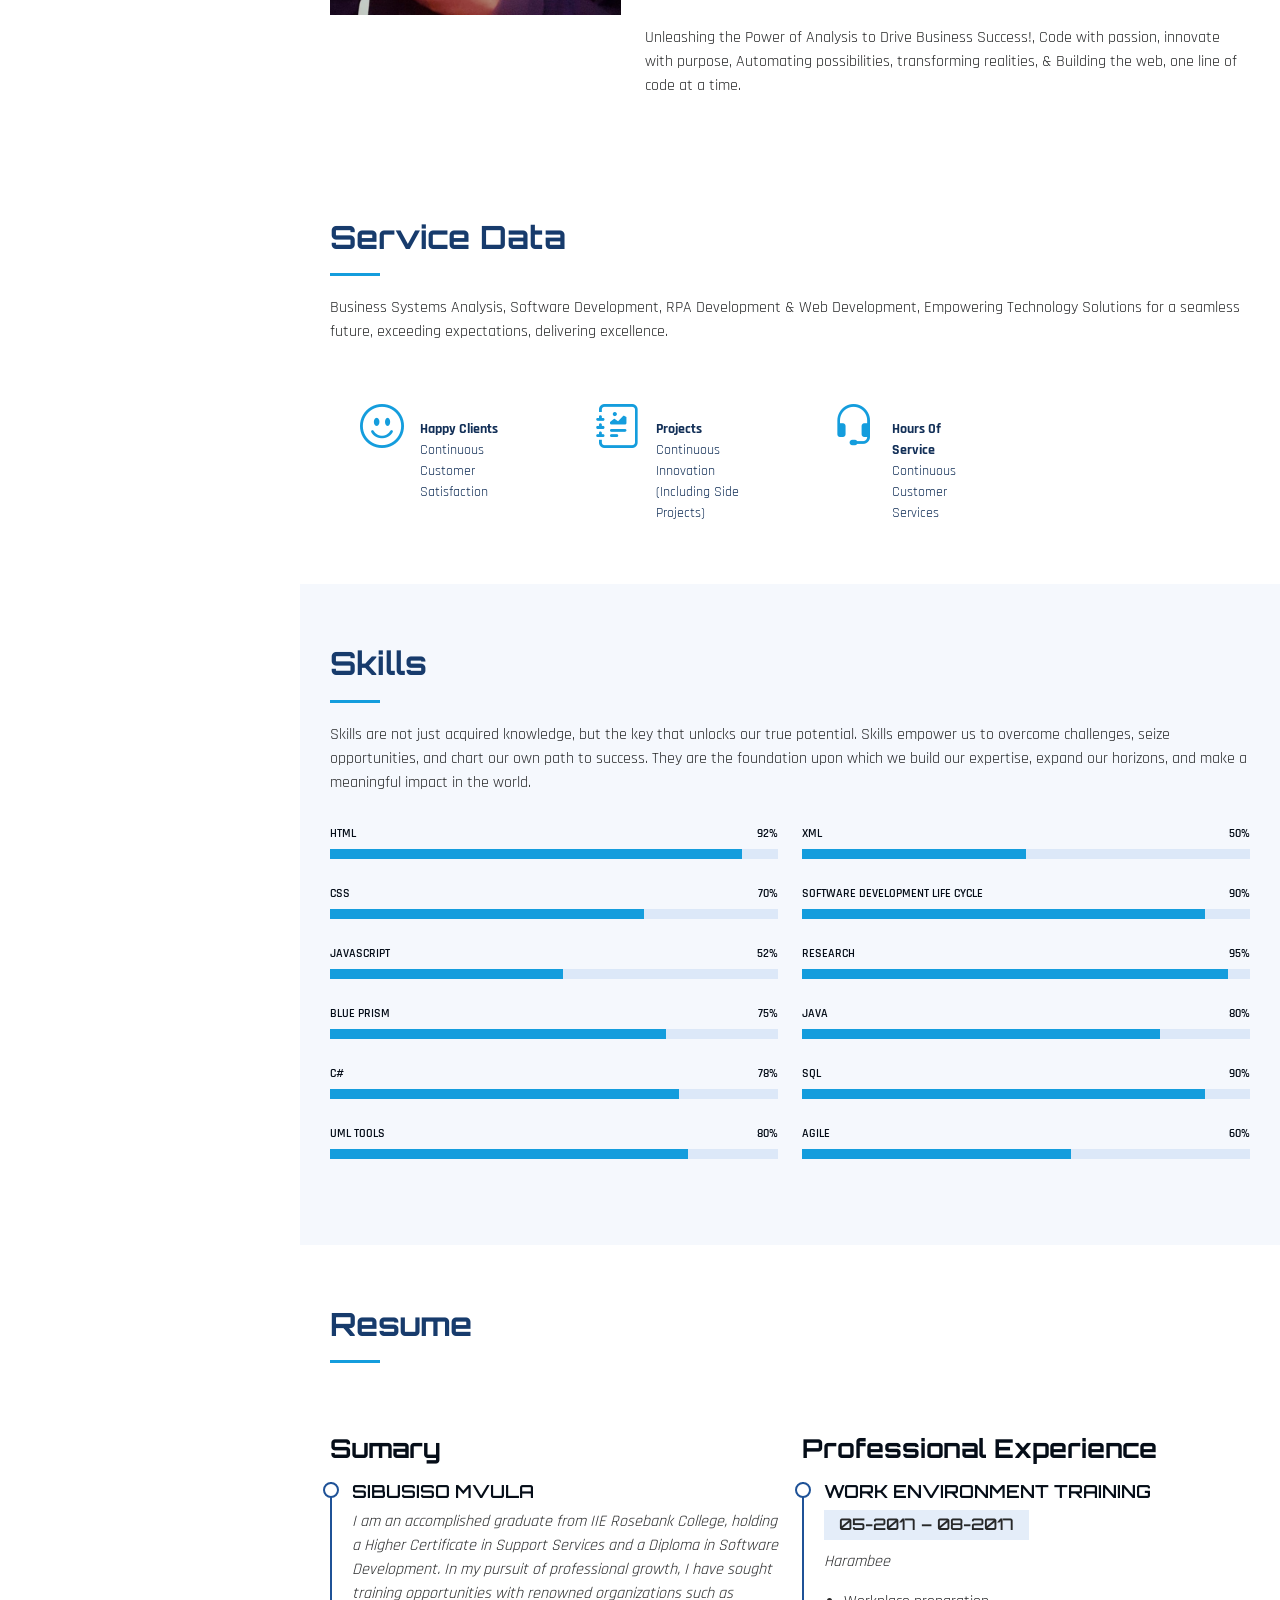
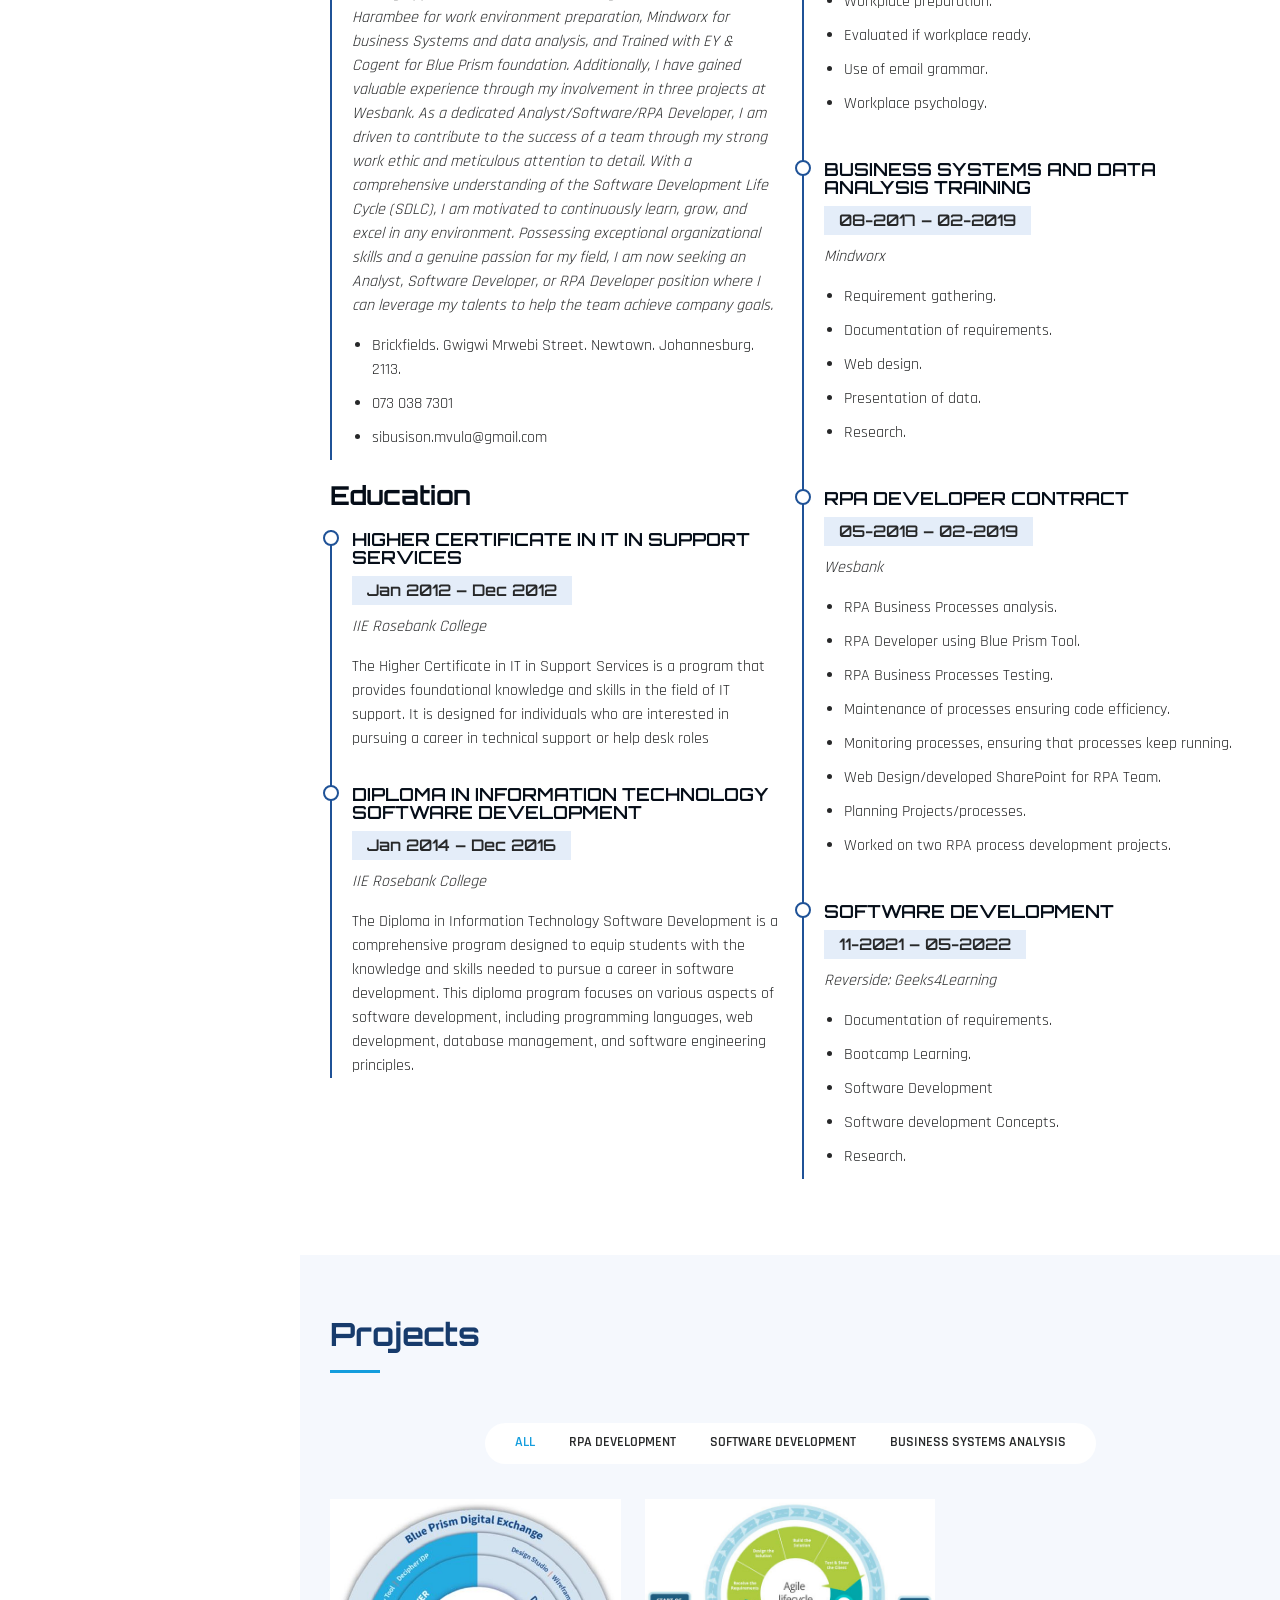
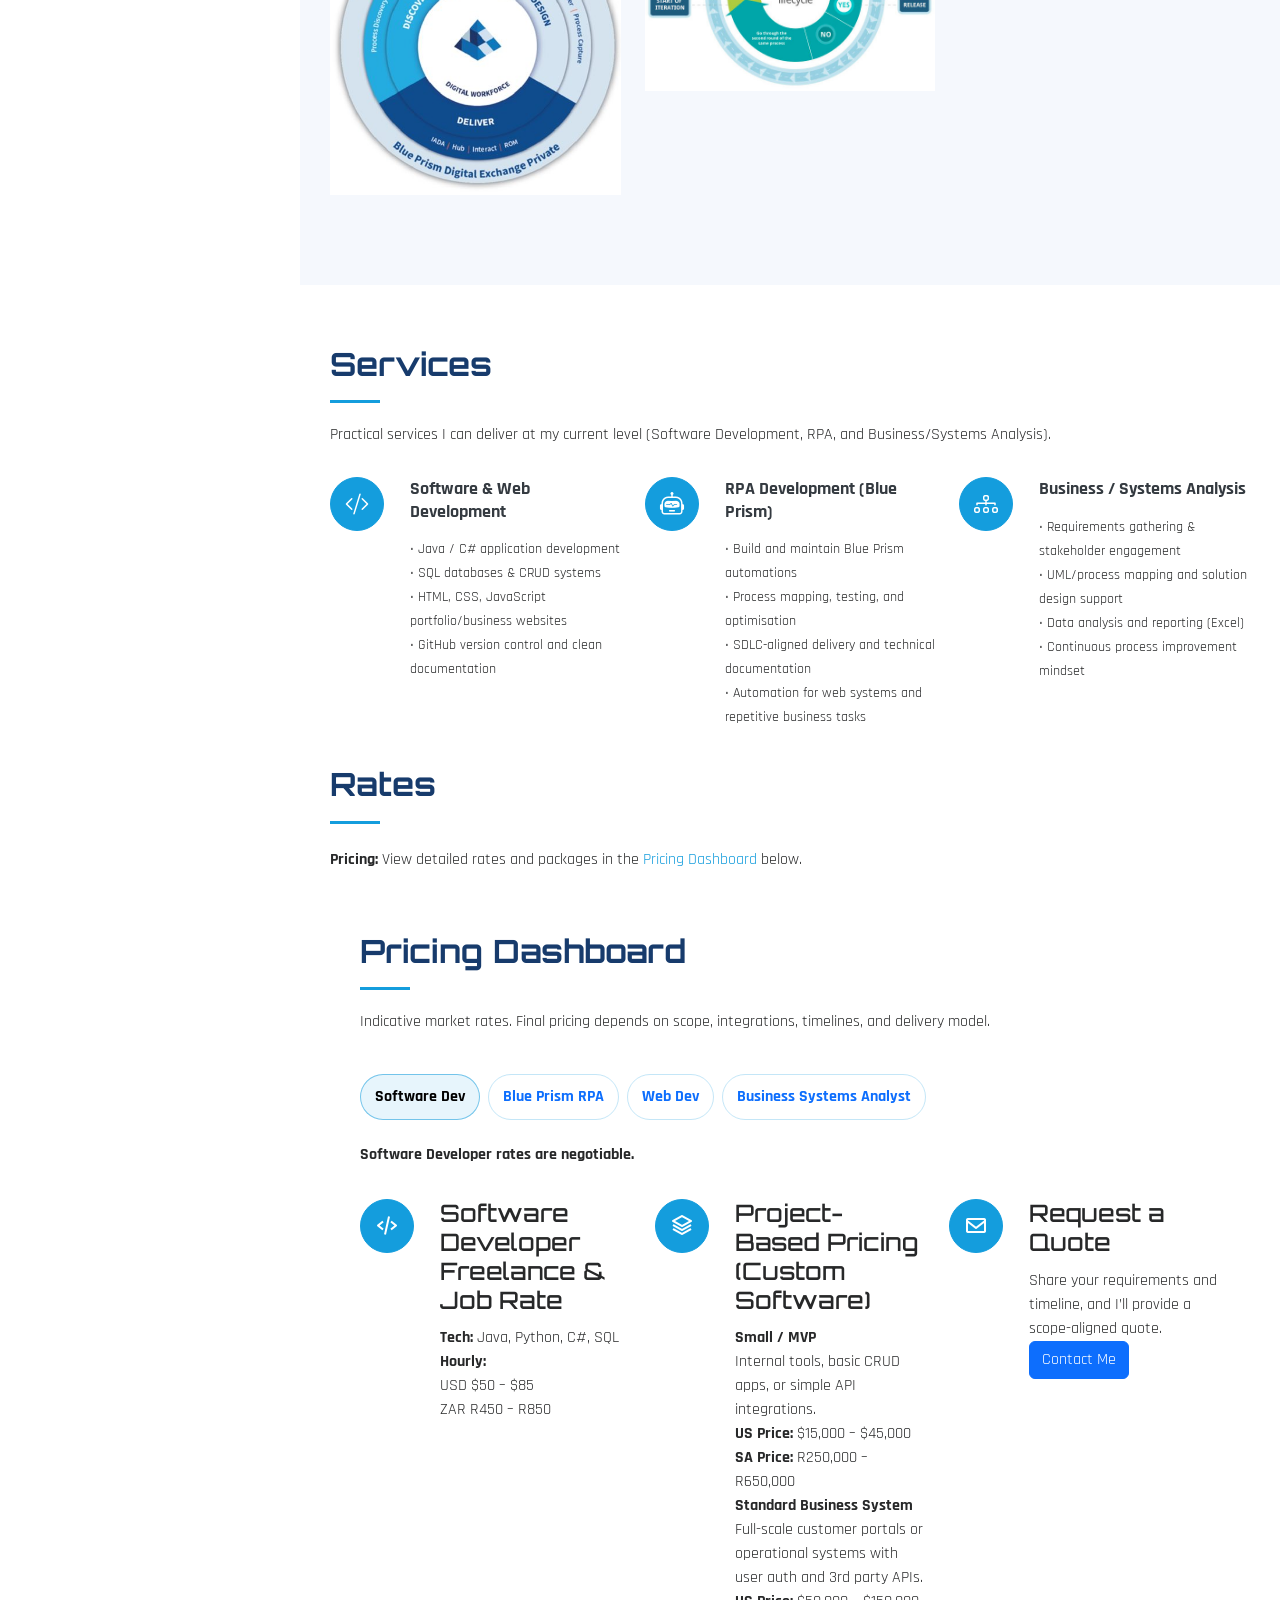
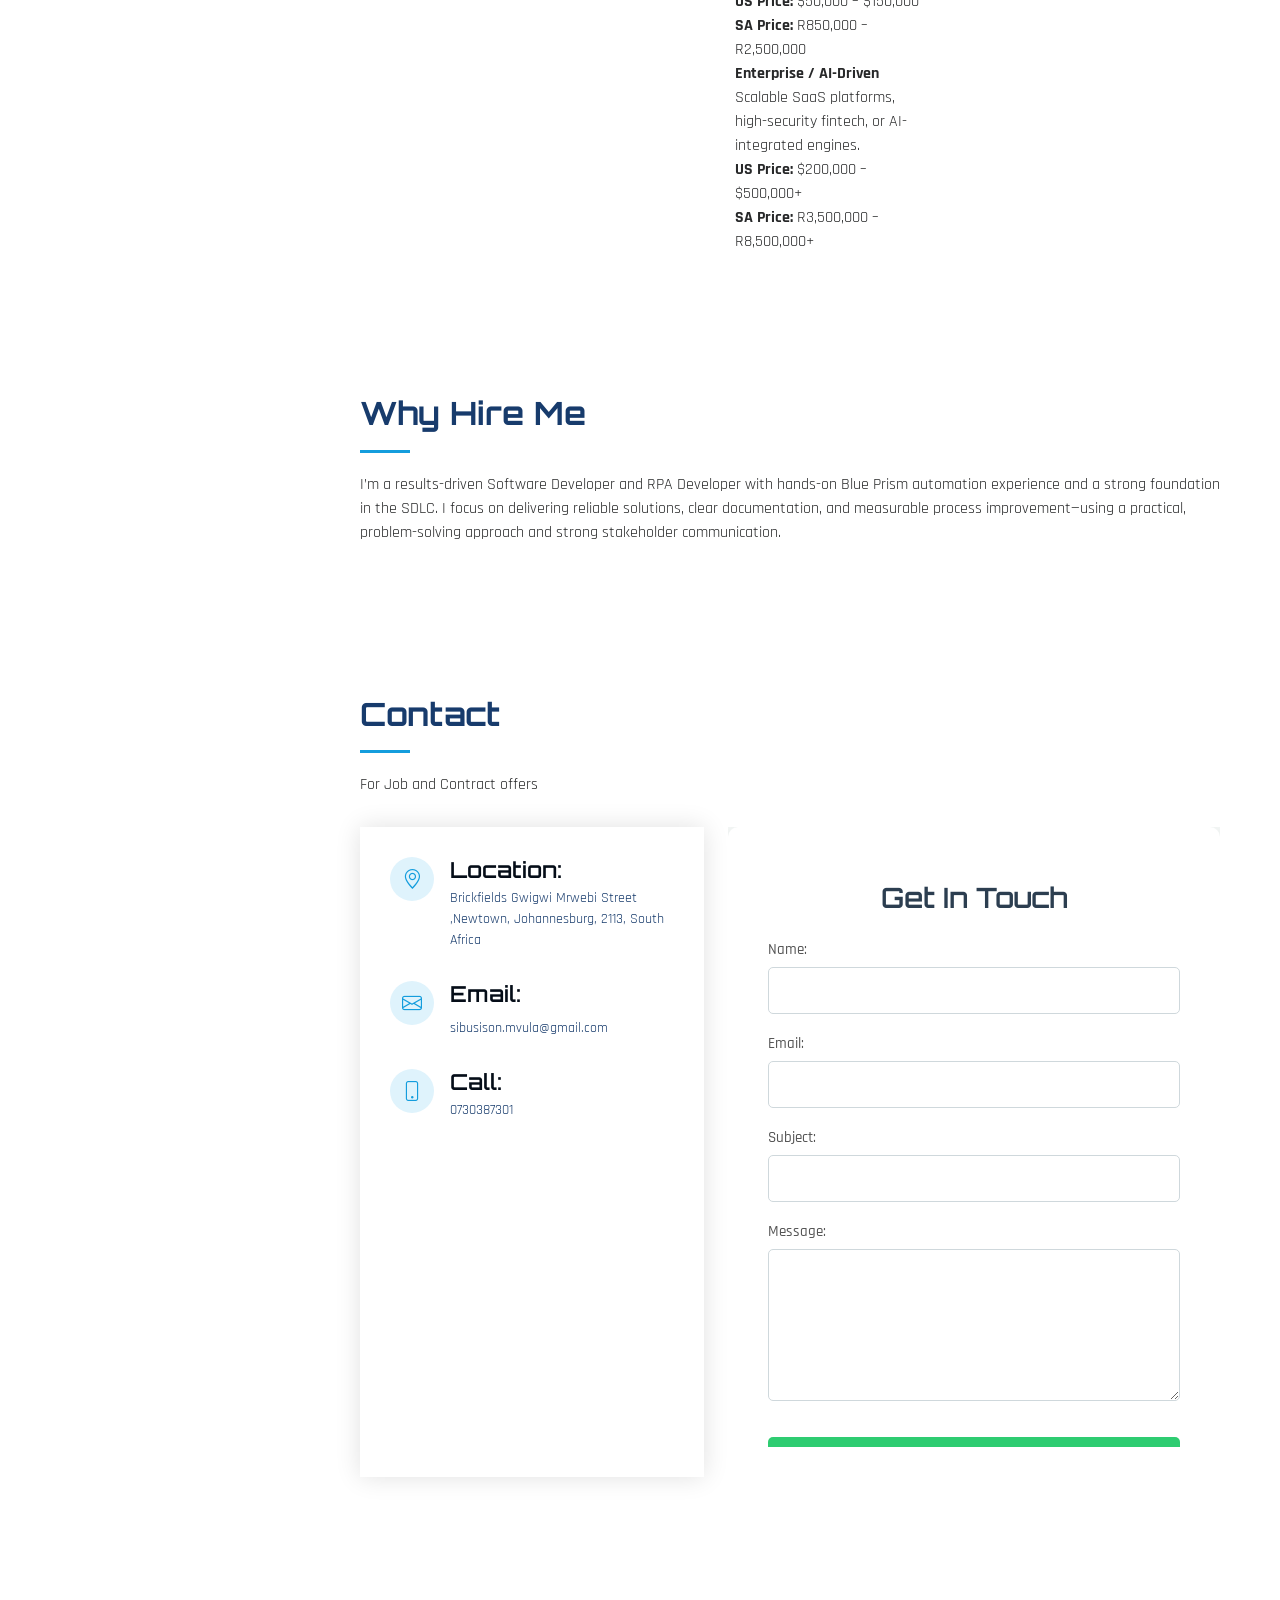
==== commit eeb6b33e: "added files" ====
--- a/index.html
+++ b/index.html
@@ -1,599 +1,757 @@
-<!DOCTYPE html>
-<html lang="en">
-
-<head>
-  <meta charset="utf-8">
-  <meta content="width=device-width, initial-scale=1.0" name="viewport">
-
-  <title>SNM Portfolio - Index</title>
-  <meta content="" name="description">
-  <meta content="" name="keywords">
-
-  <!-- Favicons -->
-  <link href="assets/img/favicon.png" rel="icon">
-  <link href="assets/img/favicon.png" rel="apple-touch-icon">
-
-  <!-- Google Fonts -->
-  <link href="https://fonts.googleapis.com/css?family=Open+Sans:300,300i,400,400i,600,600i,700,700i|Raleway:300,300i,400,400i,500,500i,600,600i,700,700i|Poppins:300,300i,400,400i,500,500i,600,600i,700,700i" rel="stylesheet">
-
-  <!-- Vendor CSS Files -->
-  <link href="assets/vendor/aos/aos.css" rel="stylesheet">
-  <link href="assets/vendor/bootstrap/css/bootstrap.min.css" rel="stylesheet">
-  <link href="assets/vendor/bootstrap-icons/bootstrap-icons.css" rel="stylesheet">
-  <link href="assets/vendor/boxicons/css/boxicons.min.css" rel="stylesheet">
-  <link href="assets/vendor/glightbox/css/glightbox.min.css" rel="stylesheet">
-  <link href="assets/vendor/swiper/swiper-bundle.min.css" rel="stylesheet">
-
-  <!-- Template Main CSS File -->
-  <link href="assets/css/style.css" rel="stylesheet">
-  <!-- Jquery File -->
-  <script src="https://code.jquery.com/jquery-3.6.0.min.js"></script>
-  
-</head>
-
-<body>
-
-  <!-- ======= Mobile nav toggle button ======= -->
-  <i class="bi bi-list mobile-nav-toggle d-xl-none"></i>
-
-  <!-- ======= Header ======= -->
-  <header id="header">
-    <div class="d-flex flex-column">
-
-      <div class="profile">
-        <img src="assets/img/profile-img.jpg" alt="" class="img-fluid rounded-circle">
-        <h1 class="text-light"><a href="index.html">Sibusiso Mvula</a></h1>
-        <div class="social-links mt-3 text-center">
-          <a href="#" class="twitter"><i class="bx bxl-twitter"></i></a>
-          <a href="#" class="facebook"><i class="bx bxl-facebook"></i></a>
-          <a href="#" class="instagram"><i class="bx bxl-instagram"></i></a>
-          <a href="#" class="google-plus"><i class="bx bxl-skype"></i></a>
-          <a href="#" class="linkedin"><i class="bx bxl-linkedin"></i></a>
-        </div>
-      </div>
-
-      <nav id="navbar" class="nav-menu navbar">
-        <ul>
-          <li><a href="#hero" class="nav-link scrollto active"><i class="bx bx-home"></i> <span>Home</span></a></li>
-          <li><a href="#about" class="nav-link scrollto"><i class="bx bx-user"></i> <span>About</span></a></li>
-          <li><a href="#resume" class="nav-link scrollto"><i class="bx bx-file-blank"></i> <span>Resume</span></a></li>
-          <li><a href="#portfolio" class="nav-link scrollto"><i class="bx bx-book-content"></i> <span>Projects</span></a></li>
-          <li><a href="#services" class="nav-link scrollto"><i class="bx bx-server"></i> <span>Services</span></a></li>
-          <li><a href="#contact" class="nav-link scrollto"><i class="bx bx-envelope"></i> <span>Contact</span></a></li>
-        </ul>
-      </nav><!-- .nav-menu -->
-    </div>
-  </header><!-- End Header -->
-
-  <!-- ======= Hero Section ======= -->
-  <section id="hero" class="d-flex flex-column justify-content-center align-items-center">
-    <div class="hero-container" data-aos="fade-in">
-      <h1>Sibusiso Mvula</h1>
-      <p>I'm a <span class="typed" data-typed-items="Software Developer, Business Systems Analyst, Blue prism RPA Developer , Web Developer"></span></p>
-    </div>
-  </section><!-- End Hero -->
-
-  <main id="main">
-
-    <!-- ======= About Section ======= -->
-    <section id="about" class="about">
-      <div class="container">
-
-        <div class="section-title">
-          <h2>About</h2>
-          <p>Welcome to my website! I am a versatile professional with expertise in software development, Business Systems Analysis,
-		  RPA (Robotic Process Automation) development, and web development. 
-		  With a passion for technology and a commitment to delivering exceptional results, 
-		  I bring a unique blend of skills and experience to every project I undertake.
-		  
-		  In my role as a business analyst, I excel at bridging the gap between technology and business objectives. 
-		  By thoroughly understanding organizational needs, analyzing complex data, and identifying opportunities for process improvement, 
-		  I provide valuable insights that drive informed decision-making and strategic planning.
-		  
-		  As a software developer, I thrive on building innovative and efficient solutions that meet the needs of businesses and their users. 
-		  From designing and coding robust applications to implementing cutting-edge technologies,
-		  I am dedicated to creating software that drives growth and enhances user experiences.
-		  </p>
-        </div>
-
-        <div class="row">
-          <div class="col-lg-4" data-aos="fade-right">
-            <img src="assets/img/profile-img.jpg" class="img-fluid" alt="">
-          </div>
-          <div class="col-lg-8 pt-4 pt-lg-0 content" data-aos="fade-left">
-            <h3>Software Developer, Business Systems Analyst, BP RPA Developer &amp; Web Developer.</h3>
-            <p class="fst-italic">
-			  I am deeply passionate about IT, software development, Web Development and Business Systems analysis.
-            </p>
-            <div class="row">
-              <div class="col-lg-6">
-                <ul>
-                  <li><i class="bi bi-chevron-right"></i> <strong>Birthday:</strong> <span>25 March 1992</span></li>
-                  <li><i class="bi bi-chevron-right"></i> <strong>Age:</strong> <span>33</span></li>
-                  <li><i class="bi bi-chevron-right"></i> <strong>Phone:</strong> <span>073 038 7301</span></li>
-                  <li><i class="bi bi-chevron-right"></i> <strong>City:</strong> <span>Johannesburg, South Africa</span></li>
-                </ul>
-              </div>
-              <div class="col-lg-6">
-                <ul>
-                  
-                  <li><i class="bi bi-chevron-right"></i> <strong>Qualification:</strong> <span>Diploma</span></li>
-                  <li><i class="bi bi-chevron-right"></i> <strong>Email:</strong> <span>sibusison.mvula@gmail.com</span></li>
-                  <li><i class="bi bi-chevron-right"></i> <strong>Freelance:</strong> <span>Available</span></li>
-				  <li><i class="bi bi-chevron-right"></i> <strong>Job Status:</strong> <span>Available</span></li>
-                </ul>
-              </div>
-            </div>
-            <p> 
-			  Unleashing the Power of Analysis to Drive Business Success!,
-              Code with passion, innovate with purpose,
-			  Automating possibilities, transforming realities, &amp
-			  Building the web, one line of code at a time. 
-			  </p>
-          </div>
-        </div>
-
-      </div>
-    </section><!-- End About Section -->
-
-    <!-- ======= Facts Section ======= -->
-    <section id="facts" class="facts">
-      <div class="container">
-
-        <div class="section-title">
-          <h2>Service Data</h2>
-          <p>Business Systems Analysis, Software Development, RPA Development & Web Development, Empowering Technology Solutions for a seamless future, exceeding expectations, delivering excellence.
-		  </p>
-        </div>
-
-        <div class="row no-gutters">
-
-          <div class="col-lg-3 col-md-6 d-md-flex align-items-md-stretch" data-aos="fade-up">
-            <div class="count-box">
-              <i class="bi bi-emoji-smile"></i>
-              <span data-purecounter-start="0" data-purecounter-end="4" data-purecounter-duration="1" class="purecounter"></span>
-              <p><strong>Happy Clients</strong> Continuous Customer Satisfaction</p>
-            </div>
-          </div>
-
-          <div class="col-lg-3 col-md-6 d-md-flex align-items-md-stretch" data-aos="fade-up" data-aos-delay="100">
-            <div class="count-box">
-              <i class="bi bi-journal-richtext"></i>
-              <span data-purecounter-start="0" data-purecounter-end="27" data-purecounter-duration="1" class="purecounter"></span>
-              <p><strong>Projects</strong> Continuous Innovation (Including Side Projects)</p>
-            </div>
-          </div>
-
-          <div class="col-lg-3 col-md-6 d-md-flex align-items-md-stretch" data-aos="fade-up" data-aos-delay="200">
-            <div class="count-box">
-              <i class="bi bi-headset"></i>
-              <span data-purecounter-start="0" data-purecounter-end="4160" data-purecounter-duration="1" class="purecounter"></span>
-              <p><strong>Hours Of Service</strong> Continuous Customer Services</p>
-            </div>
-          </div>
-
-        </div>
-
-      </div>
-    </section><!-- End Facts Section -->
-
-    <!-- ======= Skills Section ======= -->
-    <section id="skills" class="skills section-bg">
-      <div class="container">
-
-        <div class="section-title">
-          <h2>Skills</h2>
-          <p> Skills are not just acquired knowledge, but the key that unlocks our true potential. Skills empower us to overcome challenges, seize opportunities, and chart our own path to success.
-		  They are the foundation upon which we build our expertise, expand our horizons, and make a meaningful impact in the world.
-		  </p>
-        </div>
-
-        <div class="row skills-content">
-
-          <div class="col-lg-6" data-aos="fade-up">
-
-            <div class="progress">
-              <span class="skill">HTML <i class="val">92%</i></span>
-              <div class="progress-bar-wrap">
-                <div class="progress-bar" role="progressbar" aria-valuenow="92" aria-valuemin="0" aria-valuemax="100"></div>
-              </div>
-            </div>
-
-            <div class="progress">
-              <span class="skill">CSS <i class="val">70%</i></span>
-              <div class="progress-bar-wrap">
-                <div class="progress-bar" role="progressbar" aria-valuenow="70" aria-valuemin="0" aria-valuemax="100"></div>
-              </div>
-            </div>
-
-            <div class="progress">
-              <span class="skill">JavaScript <i class="val">52%</i></span>
-              <div class="progress-bar-wrap">
-                <div class="progress-bar" role="progressbar" aria-valuenow="52" aria-valuemin="0" aria-valuemax="100"></div>
-              </div>
-            </div>
-			
-			<div class="progress">
-              <span class="skill">Blue Prism <i class="val">75%</i></span>
-              <div class="progress-bar-wrap">
-                <div class="progress-bar" role="progressbar" aria-valuenow="75" aria-valuemin="0" aria-valuemax="100"></div>
-              </div>
-            </div>
-			
-			<div class="progress">
-              <span class="skill">C# <i class="val">78%</i></span>
-              <div class="progress-bar-wrap">
-                <div class="progress-bar" role="progressbar" aria-valuenow="78" aria-valuemin="0" aria-valuemax="100"></div>
-              </div>
-            </div>
-			
-			<div class="progress">
-              <span class="skill">UML Tools <i class="val">80%</i></span>
-              <div class="progress-bar-wrap">
-                <div class="progress-bar" role="progressbar" aria-valuenow="80" aria-valuemin="0" aria-valuemax="100"></div>
-              </div>
-            </div>
-			
-
-          </div>
-
-          <div class="col-lg-6" data-aos="fade-up" data-aos-delay="100">
-
-            <div class="progress">
-              <span class="skill">XML<i class="val">50%</i></span>
-              <div class="progress-bar-wrap">
-                <div class="progress-bar" role="progressbar" aria-valuenow="50" aria-valuemin="0" aria-valuemax="100"></div>
-              </div>
-            </div>
-
-            <div class="progress">
-              <span class="skill">Software Development Life Cycle <i class="val">90%</i></span>
-              <div class="progress-bar-wrap">
-                <div class="progress-bar" role="progressbar" aria-valuenow="90" aria-valuemin="0" aria-valuemax="100"></div>
-              </div>
-            </div>
-
-            <div class="progress">
-              <span class="skill">Research <i class="val">95%</i></span>
-              <div class="progress-bar-wrap">
-                <div class="progress-bar" role="progressbar" aria-valuenow="95" aria-valuemin="0" aria-valuemax="100"></div>
-              </div>
-            </div>
-			
-			<div class="progress">
-              <span class="skill">Java <i class="val">80%</i></span>
-              <div class="progress-bar-wrap">
-                <div class="progress-bar" role="progressbar" aria-valuenow="80" aria-valuemin="0" aria-valuemax="100"></div>
-              </div>
-            </div>
-			
-			<div class="progress">
-              <span class="skill">SQL <i class="val">90%</i></span>
-              <div class="progress-bar-wrap">
-                <div class="progress-bar" role="progressbar" aria-valuenow="90" aria-valuemin="0" aria-valuemax="100"></div>
-              </div>
-            </div>
-			
-			<div class="progress">
-              <span class="skill">Agile <i class="val">60%</i></span>
-              <div class="progress-bar-wrap">
-                <div class="progress-bar" role="progressbar" aria-valuenow="60" aria-valuemin="0" aria-valuemax="100"></div>
-              </div>
-            </div>
-
-
-          </div>
-		  
-
-        </div>
-
-      </div>
-	  <!--end of skils1-->
-	  
-    </section><!-- End Skills Section -->
-
-    <!-- ======= Resume Section ======= -->
-    <section id="resume" class="resume">
-      <div class="container">
-
-        <div class="section-title">
-          <h2>Resume</h2>
-          <p> 
-		  </p>
-        </div>
-
-        <div class="row">
-          <div class="col-lg-6" data-aos="fade-up">
-            <h3 class="resume-title">Sumary</h3>
-            <div class="resume-item pb-0">
-              <h4>Sibusiso Mvula</h4>
-              <p><em>I am an accomplished graduate from IIE Rosebank College, holding a Higher Certificate in Support Services and a Diploma in Software Development.
-		  In my pursuit of professional growth, I have sought training opportunities with renowned organizations such as Harambee for work environment preparation,
-		  Mindworx for business Systems and data analysis, and Trained with EY & Cogent for Blue Prism foundation. Additionally, I have gained valuable experience through my involvement in three projects at Wesbank.
-		  As a dedicated Analyst/Software/RPA Developer, I am driven to contribute to the success of a team through my strong work ethic and meticulous attention to detail. 
-		  With a comprehensive understanding of the Software Development Life Cycle (SDLC), I am motivated to continuously learn, grow, and excel in any environment. 
-		  Possessing exceptional organizational skills and a genuine passion for my field, I am now seeking an Analyst, Software Developer, 
-		  or RPA Developer position where I can leverage my talents to help the team achieve company goals.</em></p>
-              <ul>
-                <li>Brickfields. Gwigwi Mrwebi Street. Newtown. Johannesburg. 2113.</li>
-                <li>073 038 7301</li>
-                <li>sibusison.mvula@gmail.com</li>
-              </ul>
-            </div>
-
-            <h3 class="resume-title">Education</h3>
-			 <div class="resume-item">
-              <h4>Higher Certificate in IT in Support Services</h4>
-              <h5>Jan 2012 – Dec 2012</h5>
-              <p><em>IIE Rosebank College</em></p>
-              <p>The Higher Certificate in IT in Support Services is a program that provides foundational knowledge and skills in the field of IT support. It is designed for individuals who are interested in pursuing a career in technical support or help desk roles</p>
-            </div>
-			
-            <div class="resume-item">
-              <h4>Diploma In Information Technology Software Development</h4>
-              <h5>Jan 2014 – Dec 2016</h5>
-              <p><em>IIE Rosebank College</em></p>
-              <p>The Diploma in Information Technology Software Development is a comprehensive program designed to equip students with the knowledge and skills needed to pursue a career in software development. This diploma program focuses on various aspects of software development, including programming languages, web development, database management, and software engineering principles.
-			  </p>
-            </div>
-           
-          </div>
-          <div class="col-lg-6" data-aos="fade-up" data-aos-delay="100">
-            <h3 class="resume-title">Professional Experience</h3>
-            <div class="resume-item">
-              <h4>Work Environment Training</h4>
-              <h5>05-2017 – 08-2017 </h5>
-              <p><em>Harambee</em></p>
-              <ul>
-                <li>Workplace preparation.</li>
-                <li>Evaluated if workplace ready.</li>
-                <li>Use of email grammar.</li>
-                <li>Workplace psychology.</li>
-              </ul>
-            </div>
-            <div class="resume-item">
-              <h4>Business Systems and Data Analysis Training</h4>
-              <h5>08-2017 – 02-2019 </h5>
-              <p><em>Mindworx</em></p>
-              <ul>
-                <li>Requirement gathering.</li>
-                <li>Documentation of requirements.</li>
-                <li>Web design.</li>
-                <li>Presentation of data.</li>
-				<li>Research.</li>
-				
-              </ul>
-            </div>
-			
-			<div class="resume-item">
-              <h4>RPA Developer Contract</h4>
-              <h5>05-2018 – 02-2019 </h5>
-              <p><em>Wesbank</em></p>
-              <ul>
-                <li>RPA Business Processes analysis.</li>
-                <li>RPA Developer using Blue Prism Tool.</li>
-                <li>RPA Business Processes Testing.</li>
-                <li>Maintenance of processes ensuring code efficiency.</li>
-				<li>Monitoring processes, ensuring that processes keep running.</li>
-				<li>Web Design/developed SharePoint for RPA Team.</li>
-				<li>Planning Projects/processes.</li>
-				<li>Worked on two RPA process development projects.</li>
-				
-              </ul>
-            </div>
-			
-			<div class="resume-item">
-              <h4>Software Development</h4>
-              <h5>11-2021 – 05-2022</h5>
-              <p><em>Reverside: Geeks4Learning</em></p>
-              <ul>
-                
-                <li>Documentation of requirements.</li>
-				<li>Bootcamp Learning.</li>
-                <li>Software Development</li>
-                <li>Software development Concepts.</li>
-				<li>Research.</li>
-				
-              </ul>
-            </div>
-          </div>
-        </div>
-
-      </div>
-    </section><!-- End Resume Section -->
-
-    <!-- ======= Portfolio Section ======= -->
-    <section id="portfolio" class="portfolio section-bg">
-      <div class="container">
-
-        <div class="section-title">
-          <h2>Projects</h2>
-         
-        </div>
-
-        <div class="row" data-aos="fade-up">
-          <div class="col-lg-12 d-flex justify-content-center">
-            <ul id="portfolio-flters">
-              <li data-filter="*" class="filter-active">All</li>
-              <li data-filter=".filter-RPA">RPA Development</li>
-              <li data-filter=".filter-Software">Software Development</li>
-              <li data-filter=".filter-Analysis">Business Systems Analysis</li>
-            </ul>
-          </div>
-        </div>
-
-        <div class="row portfolio-container" data-aos="fade-up" data-aos-delay="100">
-
-          <div class="col-lg-4 col-md-6 portfolio-item filter-RPA">
-            <div class="portfolio-wrap">
-              <img src="assets/img/portfolio/portfolio-1.jpg" class="img-fluid" alt="">
-              <div class="portfolio-links">
-                <a href="assets/img/portfolio/portfolio-1.jpg" data-gallery="portfolioGallery" class="portfolio-lightbox" title="App 1"><i class="bx bx-plus"></i></a>
-                <a href="https://drive.google.com/drive/folders/1L_7VTfM9YRK4V-6STbpgjAu3Bh51PSB8?usp=sharing" title="More Details"><i class="bx bx-link"></i></a>
-              </div>
-            </div>
-          </div>
-
-          <div class="col-lg-4 col-md-6 portfolio-item filter-Analysis">
-            <div class="portfolio-wrap">
-              <img src="assets/img/portfolio/portfolio-2.jpg" class="img-fluid" alt="">
-              <div class="portfolio-links">
-                <a href="assets/img/portfolio/portfolio-2.jpg" data-gallery="portfolioGallery" class="portfolio-lightbox" title="Web 3"><i class="bx bx-plus"></i></a>
-                <a href="https://drive.google.com/drive/folders/1L_7VTfM9YRK4V-6STbpgjAu3Bh51PSB8?usp=sharing" title="More Details"><i class="bx bx-link"></i></a>
-              </div>
-            </div>
-          </div>
-
-
-          <div class="col-lg-4 col-md-6 portfolio-item filter-Software">
-            <div class="portfolio-wrap">
-              <img src="assets/img/portfolio/portfolio-4.PNG" class="img-fluid" alt="">
-              <div class="portfolio-links">
-                <a href="assets/img/portfolio/portfolio-4.PNG" data-gallery="portfolioGallery" class="portfolio-lightbox" title="Card 2"><i class="bx bx-plus"></i></a>
-                <a href="https://drive.google.com/drive/folders/1L_7VTfM9YRK4V-6STbpgjAu3Bh51PSB8?usp=sharing" title="More Details"><i class="bx bx-link"></i></a>
-              </div>
-            </div>
-          </div>
-
-        </div>
-
-      </div>
-    </section><!-- End Portfolio Section -->
-
-    <!-- ======= Services Section ======= -->
-    <section id="services" class="services">
-      <div class="container">
-
-        <div class="section-title">
-          <h2>Services</h2>
-          <p>Roles and serveces i can provide to your organisation.</p>
-        </div>
-
-        <div class="row">
-          <div class="col-lg-4 col-md-6 icon-box" data-aos="fade-up" data-aos-delay="400">
-            <div class="icon"><i class="bi bi-brightness-high"></i></div>
-            <h4 class="title"><a href="">Software Development</a></h4>
-            <p class="description">Build Software, and web apps aligned to best practices, conventions that are widely accepted and followed within the industry.
-			</p>
-          </div>
-          <div class="col-lg-4 col-md-6 icon-box" data-aos="fade-up" data-aos-delay="100">
-            <div class="icon"><i class="bi bi-card-checklist"></i></div>
-            <h4 class="title"><a href="">Business Analysis</a></h4>
-            <p class="description">Establish analysis and adhering to industry-recognized business analysis standards.
-			</p>
-          </div>
-          <div class="col-lg-4 col-md-6 icon-box" data-aos="fade-up" data-aos-delay="200">
-            <div class="icon"><i class="bi bi-bar-chart"></i></div>
-            <h4 class="title"><a href="">RPA Development (Blue Prism)</a></h4>
-            <p class="description">Build process automation in accordance with standard Blue Prism design principles and conventions.
-            </p>
-          </div>
-        </div>
-
-      </div>
-    </section><!-- End Services Section -->
-
-    <!-- ======= Contact Section ======= -->
-    <section id="contact" class="contact">
-      <div class="container">
-
-        <div class="section-title">
-          <h2>Contact</h2>
-          <p>For Job and Contract offers</p>
-        </div>
-
-        <div class="row" data-aos="fade-in">
-
-          <div class="col-lg-5 d-flex align-items-stretch">
-            <div class="info">
-              <div class="address">
-                <i class="bi bi-geo-alt"></i>
-                <h4>Location:</h4>
-                <p>Brickfields Gwigwi Mrwebi Street ,Newtown, Johannesburg, 2113, South Africa</p>
-              </div>
-
-              <div class="email">
-                <i class="bi bi-envelope"></i>
-                <h4>Email:</h4>
-                <p>sibusison.mvula@gmail.com</p>
-              </div>
-
-              <div class="phone">
-                <i class="bi bi-phone"></i>
-                <h4>Call:</h4>
-                <p>0730387301</p>
-              </div>
-
-              <iframe src="https://www.google.com/maps/embed?pb=!1m14!1m8!1m3!1d12097.433213460943!2d-74.0062269!3d40.7101282!3m2!1i1024!2i768!4f13.1!3m3!1m2!1s0x0%3A0xb89d1fe6bc499443!2sDowntown+Conference+Center!5e0!3m2!1smk!2sbg!4v1539943755621" frameborder="0" style="border:0; width: 100%; height: 290px;" allowfullscreen></iframe>
-            </div>
-
-          </div>
-
-          <div class="col-lg-7 mt-5 mt-lg-0 d-flex align-items-stretch">
-            <form action="forms/contact.php" method="post" role="form" class="php-email-form">
-              <div class="row">
-                <div class="form-group col-md-6">
-                  <label for="name">Your Name</label>
-                  <input type="text" name="name" class="form-control" id="name" required>
-                </div>
-                <div class="form-group col-md-6">
-                  <label for="name">Your Email</label>
-                  <input type="email" class="form-control" name="email" id="email" required>
-                </div>
-              </div>
-              <div class="form-group">
-                <label for="name">Subject</label>
-                <input type="text" class="form-control" name="subject" id="subject" required>
-              </div>
-              <div class="form-group">
-                <label for="name">Message</label>
-                <textarea class="form-control" name="message" rows="10" required></textarea>
-              </div>
-              <div class="my-3">
-                <div class="loading">Loading</div>
-                <div class="error-message"></div>
-                <div class="sent-message">Your message has been sent. Thank you!</div>
-              </div>
-              <div class="text-center"><button type="submit">Send Message</button></div>
-            </form>
-          </div>
-
-        </div>
-
-      </div>
-    </section><!-- End Contact Section -->
-
-  </main><!-- End #main -->
-
-  <!-- ======= Footer ======= -->
-  <footer id="footer">
-    <div class="container">
-      <div class="copyright">
-        <strong><span>SNM Portfolio</span></strong>
-      </div>
-      <div class="credits">
-        
-        Designed by: <a href="https://www.linkedin.com/in/sibusiso-mvula-68759b144/">Sibusiso Mvula</a>
-      </div>
-    </div>
-  </footer><!-- End  Footer -->
-
-  <a href="#" class="back-to-top d-flex align-items-center justify-content-center"><i class="bi bi-arrow-up-short"></i></a>
-
-  <!-- Vendor JS Files -->
-  <script src="assets/vendor/purecounter/purecounter_vanilla.js"></script>
-  <script src="assets/vendor/aos/aos.js"></script>
-  <script src="assets/vendor/bootstrap/js/bootstrap.bundle.min.js"></script>
-  <script src="assets/vendor/glightbox/js/glightbox.min.js"></script>
-  <script src="assets/vendor/isotope-layout/isotope.pkgd.min.js"></script>
-  <script src="assets/vendor/swiper/swiper-bundle.min.js"></script>
-  <script src="assets/vendor/typed.js/typed.umd.js"></script>
-  <script src="assets/vendor/waypoints/noframework.waypoints.js"></script>
-  <script src="assets/vendor/php-email-form/validate.js"></script>
-
-  <!-- Template Main JS File -->
-  <script src="assets/js/main.js"></script>
-
-</body>
-
-</html>+<!DOCTYPE html>
+<html lang="en">
+
+<head>
+  <meta charset="utf-8">
+  <meta content="width=device-width, initial-scale=1.0" name="viewport">
+
+  <title>SNM Portfolio - Index</title>
+  <meta content="" name="description">
+  <meta content="" name="keywords">
+
+  <!-- Favicons -->
+  <!-- Google Fonts -->
+  <link href="https://fonts.googleapis.com/css2?family=Orbitron:wght@400;500;600;700&family=Rajdhani:wght@300;400;500;600;700&display=swap" rel="stylesheet">
+<!-- Vendor CSS Files -->
+  <link href="assets/vendor/aos/aos.css" rel="stylesheet">
+  <link href="assets/vendor/bootstrap/css/bootstrap.min.css" rel="stylesheet">
+  <link href="assets/vendor/bootstrap-icons/bootstrap-icons.css" rel="stylesheet">
+  <link href="assets/vendor/boxicons/css/boxicons.min.css" rel="stylesheet">
+  <link href="assets/vendor/glightbox/css/glightbox.min.css" rel="stylesheet">
+  <link href="assets/vendor/swiper/swiper-bundle.min.css" rel="stylesheet">
+
+  <!-- Template Main CSS File -->
+  <link href="assets/css/style.css" rel="stylesheet">
+  <!-- Jquery File -->
+  <script src="https://code.jquery.com/jquery-3.6.0.min.js"></script>
+
+  <link rel="icon" type="image/x-icon" href="assets/img/favicon.ico">
+  <link rel="icon" type="image/png" sizes="512x512" href="assets/img/favicon.png">
+  <link rel="apple-touch-icon" href="assets/img/favicon.png">
+</head>
+
+<body>
+
+  <!-- ======= Mobile nav toggle button ======= -->
+  <i class="bi bi-list mobile-nav-toggle d-xl-none"></i>
+
+  <!-- ======= Header ======= -->
+  <header id="header">
+    <div class="d-flex flex-column">
+
+      <div class="profile">
+        <img src="assets/img/profile-img.jpg" alt="" class="img-fluid rounded-circle">
+        <h1 class="text-light"><a href="index.html">Sibusiso Mvula</a></h1>
+
+          <div class="cv-download-wrap">
+            <a class="cv-download-btn" href="assets/docs/Sibusiso_Mvula_CV.pdf" download target="_blank" rel="noopener">Download CV</a>
+          </div>
+
+        <div class="mode-switch-inline text-center mt-3">
+          <button id="modeToggle" class="mode-toggle" type="button" aria-label="Switch Mode">Switch Mode</button>
+        </div>
+
+        <div class="social-links mt-3 text-center">
+          <a href="#" class="twitter"><i class="bx bxl-twitter"></i></a>
+          <a href="#" class="facebook"><i class="bx bxl-facebook"></i></a>
+          <a href="https://www.linkedin.com/in/sibusiso-mvula" target="_blank" rel="noopener" class="linkedin" aria-label="LinkedIn"><i class="bx bxl-linkedin"></i></a>
+          <a href="#contact" class="contact-link" aria-label="Contact"><i class="bx bx-envelope"></i></a>
+        </div>
+      </div>
+
+      <nav id="navbar" class="nav-menu navbar">
+        <ul>
+          <li><a href="#hero" class="nav-link scrollto active"><i class="bx bx-home"></i> <span>Home</span></a></li>
+          <li><a href="#about" class="nav-link scrollto"><i class="bx bx-user"></i> <span>About</span></a></li>
+          <li><a href="#resume" class="nav-link scrollto"><i class="bx bx-file-blank"></i> <span>Resume</span></a></li>
+          <li><a href="#portfolio" class="nav-link scrollto"><i class="bx bx-book-content"></i> <span>Projects</span></a></li>
+          <li><a href="#services" class="nav-link scrollto"><i class="bx bx-server"></i> <span>Services</span></a></li>
+          <li><a href="#pricing" class="nav-link scrollto"><i class="bx bx-purchase-tag"></i> <span>Pricing</span></a></li>
+          <li><a href="#contact" class="nav-link scrollto"><i class="bx bx-envelope"></i> <span>Contact Me</span></a></li>
+</ul>
+      </nav><!-- .nav-menu -->
+</div>
+  </header><!-- End Header -->
+
+  <!-- ======= Hero Section ======= -->
+  <section id="hero" class="d-flex flex-column justify-content-center align-items-center">
+    <div class="hero-container" data-aos="fade-in">
+      <h1>Sibusiso Mvula</h1>
+      <p>I'm a <span class="typed" data-typed-items="Software Developer, Business Systems Analyst, Blue prism RPA Developer , Web Developer"></span></p>
+    </div>
+  </section><!-- End Hero -->
+
+  <main id="main">
+
+    <!-- ======= About Section ======= -->
+    <section id="about" class="about">
+      <div class="container">
+
+        <div class="section-title">
+          <h2>About</h2>
+          <p>Welcome to my website! I am a versatile professional with expertise in software development, Business Systems Analysis,
+		  RPA (Robotic Process Automation) development, and web development. 
+		  With a passion for technology and a commitment to delivering exceptional results, 
+		  I bring a unique blend of skills and experience to every project I undertake.
+		  
+		  In my role as a business analyst, I excel at bridging the gap between technology and business objectives. 
+		  By thoroughly understanding organizational needs, analyzing complex data, and identifying opportunities for process improvement, 
+		  I provide valuable insights that drive informed decision-making and strategic planning.
+		  
+		  As a software developer, I thrive on building innovative and efficient solutions that meet the needs of businesses and their users. 
+		  From designing and coding robust applications to implementing cutting-edge technologies,
+		  I am dedicated to creating software that drives growth and enhances user experiences.
+		  </p>
+        </div>
+
+        <div class="row">
+          <div class="col-lg-4" data-aos="fade-right">
+            <img src="assets/img/profile-img.jpg" class="img-fluid" alt="">
+          </div>
+          <div class="col-lg-8 pt-4 pt-lg-0 content" data-aos="fade-left">
+            <h3>Software Developer, Business Systems Analyst, BP RPA Developer &amp; Web Developer.</h3>
+            <p class="fst-italic">
+			  I am deeply passionate about IT, software development, Web Development and Business Systems analysis.
+            </p>
+            <div class="row">
+              <div class="col-lg-6">
+                <ul>
+                  <li><i class="bi bi-chevron-right"></i> <strong>Birthday:</strong> <span>25 March 1992</span></li>
+                  <li><i class="bi bi-chevron-right"></i> <strong>Age:</strong> <span id="ageField">33</span></li>
+                  <li><i class="bi bi-chevron-right"></i> <strong>Phone:</strong> <span>073 038 7301</span></li>
+                  <li><i class="bi bi-chevron-right"></i> <strong>City:</strong> <span>Johannesburg, South Africa</span></li>
+                </ul>
+              </div>
+              <div class="col-lg-6">
+                <ul>
+                  
+                  <li><i class="bi bi-chevron-right"></i> <strong>Qualification:</strong> <span>Diploma</span></li>
+                  <li><i class="bi bi-chevron-right"></i> <strong>Email:</strong> <span>sibusison.mvula@gmail.com</span></li>
+                  <li><i class="bi bi-chevron-right"></i> <strong>Availability:</strong> <span>Immediate</span></li>
+                  <li><i class="bi bi-chevron-right"></i> <strong>Work Location:</strong> <span>Remote / Hybrid / On-site (Johannesburg)</span></li>
+                </ul>
+              </div>
+            </div>
+            <p> 
+			  Unleashing the Power of Analysis to Drive Business Success!,
+              Code with passion, innovate with purpose,
+			  Automating possibilities, transforming realities, &amp
+			  Building the web, one line of code at a time. 
+			  </p>
+          </div>
+        </div>
+
+      </div>
+    </section><!-- End About Section -->
+
+    <!-- ======= Facts Section ======= -->
+    <section id="facts" class="facts">
+      <div class="container">
+
+        <div class="section-title">
+          <h2>Service Data</h2>
+          <p>Business Systems Analysis, Software Development, RPA Development & Web Development, Empowering Technology Solutions for a seamless future, exceeding expectations, delivering excellence.
+		  </p>
+        </div>
+
+        <div class="row no-gutters">
+
+          <div class="col-lg-3 col-md-6 d-md-flex align-items-md-stretch" data-aos="fade-up">
+            <div class="count-box">
+              <i class="bi bi-emoji-smile"></i>
+              <span data-purecounter-start="0" data-purecounter-end="4" data-purecounter-duration="1" class="purecounter"></span>
+              <p><strong>Happy Clients</strong> Continuous Customer Satisfaction</p>
+            </div>
+          </div>
+
+          <div class="col-lg-3 col-md-6 d-md-flex align-items-md-stretch" data-aos="fade-up" data-aos-delay="100">
+            <div class="count-box">
+              <i class="bi bi-journal-richtext"></i>
+              <span data-purecounter-start="0" data-purecounter-end="27" data-purecounter-duration="1" class="purecounter"></span>
+              <p><strong>Projects</strong> Continuous Innovation (Including Side Projects)</p>
+            </div>
+          </div>
+
+          <div class="col-lg-3 col-md-6 d-md-flex align-items-md-stretch" data-aos="fade-up" data-aos-delay="200">
+            <div class="count-box">
+              <i class="bi bi-headset"></i>
+              <span data-purecounter-start="0" data-purecounter-end="4160" data-purecounter-duration="1" class="purecounter"></span>
+              <p><strong>Hours Of Service</strong> Continuous Customer Services</p>
+            </div>
+          </div>
+
+        </div>
+
+      </div>
+    </section><!-- End Facts Section -->
+
+    <!-- ======= Skills Section ======= -->
+    <section id="skills" class="skills section-bg">
+      <div class="container">
+
+        <div class="section-title">
+          <h2>Skills</h2>
+          <p> Skills are not just acquired knowledge, but the key that unlocks our true potential. Skills empower us to overcome challenges, seize opportunities, and chart our own path to success.
+		  They are the foundation upon which we build our expertise, expand our horizons, and make a meaningful impact in the world.
+		  </p>
+        </div>
+
+        <div class="row skills-content">
+
+          <div class="col-lg-6" data-aos="fade-up">
+
+            <div class="progress">
+              <span class="skill">HTML <i class="val">92%</i></span>
+              <div class="progress-bar-wrap">
+                <div class="progress-bar" role="progressbar" aria-valuenow="92" aria-valuemin="0" aria-valuemax="100"></div>
+              </div>
+            </div>
+
+            <div class="progress">
+              <span class="skill">CSS <i class="val">70%</i></span>
+              <div class="progress-bar-wrap">
+                <div class="progress-bar" role="progressbar" aria-valuenow="70" aria-valuemin="0" aria-valuemax="100"></div>
+              </div>
+            </div>
+
+            <div class="progress">
+              <span class="skill">JavaScript <i class="val">52%</i></span>
+              <div class="progress-bar-wrap">
+                <div class="progress-bar" role="progressbar" aria-valuenow="52" aria-valuemin="0" aria-valuemax="100"></div>
+              </div>
+            </div>
+			
+			<div class="progress">
+              <span class="skill">Blue Prism <i class="val">75%</i></span>
+              <div class="progress-bar-wrap">
+                <div class="progress-bar" role="progressbar" aria-valuenow="75" aria-valuemin="0" aria-valuemax="100"></div>
+              </div>
+            </div>
+			
+			<div class="progress">
+              <span class="skill">C# <i class="val">78%</i></span>
+              <div class="progress-bar-wrap">
+                <div class="progress-bar" role="progressbar" aria-valuenow="78" aria-valuemin="0" aria-valuemax="100"></div>
+              </div>
+            </div>
+			
+			<div class="progress">
+              <span class="skill">UML Tools <i class="val">80%</i></span>
+              <div class="progress-bar-wrap">
+                <div class="progress-bar" role="progressbar" aria-valuenow="80" aria-valuemin="0" aria-valuemax="100"></div>
+              </div>
+            </div>
+			
+
+          </div>
+
+          <div class="col-lg-6" data-aos="fade-up" data-aos-delay="100">
+
+            <div class="progress">
+              <span class="skill">XML<i class="val">50%</i></span>
+              <div class="progress-bar-wrap">
+                <div class="progress-bar" role="progressbar" aria-valuenow="50" aria-valuemin="0" aria-valuemax="100"></div>
+              </div>
+            </div>
+
+            <div class="progress">
+              <span class="skill">Software Development Life Cycle <i class="val">90%</i></span>
+              <div class="progress-bar-wrap">
+                <div class="progress-bar" role="progressbar" aria-valuenow="90" aria-valuemin="0" aria-valuemax="100"></div>
+              </div>
+            </div>
+
+            <div class="progress">
+              <span class="skill">Research <i class="val">95%</i></span>
+              <div class="progress-bar-wrap">
+                <div class="progress-bar" role="progressbar" aria-valuenow="95" aria-valuemin="0" aria-valuemax="100"></div>
+              </div>
+            </div>
+			
+			<div class="progress">
+              <span class="skill">Java <i class="val">80%</i></span>
+              <div class="progress-bar-wrap">
+                <div class="progress-bar" role="progressbar" aria-valuenow="80" aria-valuemin="0" aria-valuemax="100"></div>
+              </div>
+            </div>
+			
+			<div class="progress">
+              <span class="skill">SQL <i class="val">90%</i></span>
+              <div class="progress-bar-wrap">
+                <div class="progress-bar" role="progressbar" aria-valuenow="90" aria-valuemin="0" aria-valuemax="100"></div>
+              </div>
+            </div>
+			
+			<div class="progress">
+              <span class="skill">Agile <i class="val">60%</i></span>
+              <div class="progress-bar-wrap">
+                <div class="progress-bar" role="progressbar" aria-valuenow="60" aria-valuemin="0" aria-valuemax="100"></div>
+              </div>
+            </div>
+
+
+          </div>
+		  
+
+        </div>
+
+      </div>
+	  <!--end of skils1-->
+	  
+    </section><!-- End Skills Section -->
+
+    <!-- ======= Resume Section ======= -->
+    <section id="resume" class="resume">
+      <div class="container">
+
+        <div class="section-title">
+          <h2>Resume</h2>
+          <p> 
+		  </p>
+        </div>
+
+        <div class="row">
+          <div class="col-lg-6" data-aos="fade-up">
+            <h3 class="resume-title">Sumary</h3>
+            <div class="resume-item pb-0">
+              <h4>Sibusiso Mvula</h4>
+              <p><em>I am an accomplished graduate from IIE Rosebank College, holding a Higher Certificate in Support Services and a Diploma in Software Development.
+		  In my pursuit of professional growth, I have sought training opportunities with renowned organizations such as Harambee for work environment preparation,
+		  Mindworx for business Systems and data analysis, and Trained with EY & Cogent for Blue Prism foundation. Additionally, I have gained valuable experience through my involvement in three projects at Wesbank.
+		  As a dedicated Analyst/Software/RPA Developer, I am driven to contribute to the success of a team through my strong work ethic and meticulous attention to detail. 
+		  With a comprehensive understanding of the Software Development Life Cycle (SDLC), I am motivated to continuously learn, grow, and excel in any environment. 
+		  Possessing exceptional organizational skills and a genuine passion for my field, I am now seeking an Analyst, Software Developer, 
+		  or RPA Developer position where I can leverage my talents to help the team achieve company goals.</em></p>
+              <ul>
+                <li>Brickfields. Gwigwi Mrwebi Street. Newtown. Johannesburg. 2113.</li>
+                <li>073 038 7301</li>
+                <li>sibusison.mvula@gmail.com</li>
+              </ul>
+            </div>
+
+            <h3 class="resume-title">Education</h3>
+			 <div class="resume-item">
+              <h4>Higher Certificate in IT in Support Services</h4>
+              <h5>Jan 2012 – Dec 2012</h5>
+              <p><em>IIE Rosebank College</em></p>
+              <p>The Higher Certificate in IT in Support Services is a program that provides foundational knowledge and skills in the field of IT support. It is designed for individuals who are interested in pursuing a career in technical support or help desk roles</p>
+            </div>
+			
+            <div class="resume-item">
+              <h4>Diploma In Information Technology Software Development</h4>
+              <h5>Jan 2014 – Dec 2016</h5>
+              <p><em>IIE Rosebank College</em></p>
+              <p>The Diploma in Information Technology Software Development is a comprehensive program designed to equip students with the knowledge and skills needed to pursue a career in software development. This diploma program focuses on various aspects of software development, including programming languages, web development, database management, and software engineering principles.
+			  </p>
+            </div>
+           
+          </div>
+          <div class="col-lg-6" data-aos="fade-up" data-aos-delay="100">
+            <h3 class="resume-title">Professional Experience</h3>
+            <div class="resume-item">
+              <h4>Work Environment Training</h4>
+              <h5>05-2017 – 08-2017 </h5>
+              <p><em>Harambee</em></p>
+              <ul>
+                <li>Workplace preparation.</li>
+                <li>Evaluated if workplace ready.</li>
+                <li>Use of email grammar.</li>
+                <li>Workplace psychology.</li>
+              </ul>
+            </div>
+            <div class="resume-item">
+              <h4>Business Systems and Data Analysis Training</h4>
+              <h5>08-2017 – 02-2019 </h5>
+              <p><em>Mindworx</em></p>
+              <ul>
+                <li>Requirement gathering.</li>
+                <li>Documentation of requirements.</li>
+                <li>Web design.</li>
+                <li>Presentation of data.</li>
+				<li>Research.</li>
+				
+              </ul>
+            </div>
+			
+			<div class="resume-item">
+              <h4>RPA Developer Contract</h4>
+              <h5>05-2018 – 02-2019 </h5>
+              <p><em>Wesbank</em></p>
+              <ul>
+                <li>RPA Business Processes analysis.</li>
+                <li>RPA Developer using Blue Prism Tool.</li>
+                <li>RPA Business Processes Testing.</li>
+                <li>Maintenance of processes ensuring code efficiency.</li>
+				<li>Monitoring processes, ensuring that processes keep running.</li>
+				<li>Web Design/developed SharePoint for RPA Team.</li>
+				<li>Planning Projects/processes.</li>
+				<li>Worked on two RPA process development projects.</li>
+				
+              </ul>
+            </div>
+			
+			<div class="resume-item">
+              <h4>Software Development</h4>
+              <h5>11-2021 – 05-2022</h5>
+              <p><em>Reverside: Geeks4Learning</em></p>
+              <ul>
+                
+                <li>Documentation of requirements.</li>
+				<li>Bootcamp Learning.</li>
+                <li>Software Development</li>
+                <li>Software development Concepts.</li>
+				<li>Research.</li>
+				
+              </ul>
+            </div>
+          </div>
+        </div>
+
+      </div>
+    </section><!-- End Resume Section -->
+
+    <!-- ======= Portfolio Section ======= -->
+    <section id="portfolio" class="portfolio section-bg">
+      <div class="container">
+
+        <div class="section-title">
+          <h2>Projects</h2>
+         
+        </div>
+
+        <div class="row" data-aos="fade-up">
+          <div class="col-lg-12 d-flex justify-content-center">
+            <ul id="portfolio-flters">
+              <li data-filter="*" class="filter-active">All</li>
+              <li data-filter=".filter-RPA">RPA Development</li>
+              <li data-filter=".filter-Software">Software Development</li>
+              <li data-filter=".filter-Analysis">Business Systems Analysis</li>
+            </ul>
+          </div>
+        </div>
+
+        <div class="row portfolio-container" data-aos="fade-up" data-aos-delay="100">
+
+          <div class="col-lg-4 col-md-6 portfolio-item filter-RPA">
+            <div class="portfolio-wrap">
+              <img src="assets/img/portfolio/portfolio-1.jpg" class="img-fluid" alt="">
+              <div class="portfolio-links">
+                <a href="assets/img/portfolio/portfolio-1.jpg" data-gallery="portfolioGallery" class="portfolio-lightbox" title="App 1"><i class="bx bx-plus"></i></a>
+                <a href="https://docs.google.com/spreadsheets/d/19xhNVeBIumlhZWofY38273EOvOCg5Y5kYRrDToUA32s/edit?usp=drive_link" title="More Details"><i class="bx bx-link"></i></a>
+              </div>
+            </div>
+          </div>
+
+          <div class="col-lg-4 col-md-6 portfolio-item filter-Analysis">
+            <div class="portfolio-wrap">
+              <img src="assets/img/portfolio/portfolio-2.jpg" class="img-fluid" alt="">
+              <div class="portfolio-links">
+                <a href="assets/img/portfolio/portfolio-2.jpg" data-gallery="portfolioGallery" class="portfolio-lightbox" title="Web 3"><i class="bx bx-plus"></i></a>
+                <a href="https://docs.google.com/spreadsheets/d/19xhNVeBIumlhZWofY38273EOvOCg5Y5kYRrDToUA32s/edit?usp=drive_link" title="More Details"><i class="bx bx-link"></i></a>
+              </div>
+            </div>
+          </div>
+
+
+          <div class="col-lg-4 col-md-6 portfolio-item filter-Software">
+            <div class="portfolio-wrap">
+              <img src="assets/img/portfolio/portfolio-4.PNG" class="img-fluid" alt="">
+              <div class="portfolio-links">
+                <a href="assets/img/portfolio/portfolio-4.PNG" data-gallery="portfolioGallery" class="portfolio-lightbox" title="Card 2"><i class="bx bx-plus"></i></a>
+                <a href="https://docs.google.com/spreadsheets/d/19xhNVeBIumlhZWofY38273EOvOCg5Y5kYRrDToUA32s/edit?usp=drive_link" title="More Details"><i class="bx bx-link"></i></a>
+              </div>
+            </div>
+          </div>
+
+        </div>
+
+      </div>
+    </section><!-- End Portfolio Section -->
+
+    <!-- ======= Services Section ======= -->
+    <section id="services" class="services">
+      <div class="container">
+
+        <div class="section-title">
+          <h2>Services</h2>
+          <p>Practical services I can deliver at my current level (Software Development, RPA, and Business/Systems Analysis).</p>
+        </div>
+
+        <div class="row">
+          <div class="col-lg-4 col-md-6 icon-box" data-aos="fade-up" data-aos-delay="100">
+            <div class="icon"><i class="bi bi-code-slash"></i></div>
+            <h4 class="title"><a href="#contact">Software &amp; Web Development</a></h4>
+            <p class="description">
+              • Java / C# application development<br>
+              • SQL databases &amp; CRUD systems<br>
+              • HTML, CSS, JavaScript portfolio/business websites<br>
+              • GitHub version control and clean documentation
+            </p>
+          </div>
+
+          <div class="col-lg-4 col-md-6 icon-box" data-aos="fade-up" data-aos-delay="200">
+            <div class="icon"><i class="bi bi-robot"></i></div>
+            <h4 class="title"><a href="#contact">RPA Development (Blue Prism)</a></h4>
+            <p class="description">
+              • Build and maintain Blue Prism automations<br>
+              • Process mapping, testing, and optimisation<br>
+              • SDLC-aligned delivery and technical documentation<br>
+              • Automation for web systems and repetitive business tasks
+            </p>
+          </div>
+
+          <div class="col-lg-4 col-md-6 icon-box" data-aos="fade-up" data-aos-delay="300">
+            <div class="icon"><i class="bi bi-diagram-3"></i></div>
+            <h4 class="title"><a href="#contact">Business / Systems Analysis</a></h4>
+            <p class="description">
+              • Requirements gathering &amp; stakeholder engagement<br>
+              • UML/process mapping and solution design support<br>
+              • Data analysis and reporting (Excel)<br>
+              • Continuous process improvement mindset
+            </p>
+          </div>
+
+<div class="section-title">
+          <h2>Rates</h2>
+          <p>
+<p class="mt-4"><strong>Pricing:</strong> View detailed rates and packages in the <a href="#pricing">Pricing Dashboard</a> below.</p>
+
+
+<!-- End Services Section -->
+
+
+<!-- ======= Pricing Dashboard Section ======= -->
+<section class="pricing" id="pricing">
+<div class="container">
+<div class="section-title">
+<h2>Pricing Dashboard</h2>
+<p>Indicative market rates. Final pricing depends on scope, integrations, timelines, and delivery model.</p>
+</div>
+<ul class="nav nav-tabs pricing-tabs" id="pricingTabs" role="tablist">
+<li class="nav-item" role="presentation">
+<button aria-controls="pricing-software" aria-selected="true" class="nav-link active" data-bs-target="#pricing-software" data-bs-toggle="tab" id="pricing-software-tab" role="tab" type="button">
+          Software Dev
+        </button>
+</li>
+<li class="nav-item" role="presentation">
+<button aria-controls="pricing-rpa" aria-selected="false" class="nav-link" data-bs-target="#pricing-rpa" data-bs-toggle="tab" id="pricing-rpa-tab" role="tab" type="button">
+          Blue Prism RPA
+        </button>
+</li>
+<li class="nav-item" role="presentation">
+<button aria-controls="pricing-web" aria-selected="false" class="nav-link" data-bs-target="#pricing-web" data-bs-toggle="tab" id="pricing-web-tab" role="tab" type="button">
+          Web Dev
+        </button>
+</li>
+<li class="nav-item" role="presentation">
+<button aria-controls="pricing-bsa" aria-selected="false" class="nav-link" data-bs-target="#pricing-bsa" data-bs-toggle="tab" id="pricing-bsa-tab" role="tab" type="button">
+          Business Systems Analyst
+        </button>
+</li>
+</ul>
+<div class="tab-content pricing-tab-content" id="pricingTabsContent">
+<!-- Software Dev -->
+<div aria-labelledby="pricing-software-tab" class="tab-pane fade show active" id="pricing-software" role="tabpanel">
+<p class="pricing-note mt-4"><strong>Software Developer rates are negotiable.</strong></p>
+<div class="row g-4 mt-2">
+<div class="col-lg-4 col-md-6">
+<div class="icon-box pricing-card"><div class="icon pricing-icon"><i class="bx bx-code-alt"></i></div><div class="pricing-body"><h4>Software Developer Freelance &amp; Job Rate</h4><p><strong>Tech:</strong> Java, Python, C#, SQL</p><p><strong>Hourly:</strong><br/>USD $50 – $85<br/>ZAR R450 – R850</p></div></div>
+</div>
+<div class="col-lg-4 col-md-6">
+<div class="icon-box pricing-card"><div class="icon pricing-icon"><i class="bx bx-layer"></i></div><div class="pricing-body"><h4>Project-Based Pricing (Custom Software)</h4><p><strong>Small / MVP</strong><br/>
+                Internal tools, basic CRUD apps, or simple API integrations.<br/>
+<strong>US Price:</strong> $15,000 – $45,000<br/>
+<strong>SA Price:</strong> R250,000 – R650,000
+              </p><p><strong>Standard Business System</strong><br/>
+                Full-scale customer portals or operational systems with user auth and 3rd party APIs.<br/>
+<strong>US Price:</strong> $50,000 – $150,000<br/>
+<strong>SA Price:</strong> R850,000 – R2,500,000
+              </p><p><strong>Enterprise / AI-Driven</strong><br/>
+                Scalable SaaS platforms, high-security fintech, or AI-integrated engines.<br/>
+<strong>US Price:</strong> $200,000 – $500,000+<br/>
+<strong>SA Price:</strong> R3,500,000 – R8,500,000+
+              </p></div></div>
+</div>
+<div class="col-lg-4 col-md-12">
+<div class="icon-box pricing-card"><div class="icon pricing-icon"><i class="bx bx-envelope"></i></div><div class="pricing-body"><h4>Request a Quote</h4><p>Share your requirements and timeline, and I’ll provide a scope-aligned quote.</p><a class="btn btn-primary" href="#contact">Contact Me</a></div></div>
+</div>
+</div>
+</div>
+<!-- Blue Prism RPA -->
+<div aria-labelledby="pricing-rpa-tab" class="tab-pane fade" id="pricing-rpa" role="tabpanel">
+<p class="pricing-note mt-4"><strong>Blue Prism RPA Developer rates are negotiable.</strong></p>
+<div class="row g-4 mt-2">
+<div class="col-lg-4 col-md-6">
+<div class="icon-box pricing-card"><div class="icon pricing-icon"><i class="bx bx-bot"></i></div><div class="pricing-body"><h4>Blue Prism RPA Developer Job Rate</h4><p><strong>Hourly:</strong><br/>USD $45 - $75<br/>ZAR R750 – R1,250</p><p><strong>Project-Based Pricing</strong></p></div></div>
+</div>
+<div class="col-lg-4 col-md-6">
+<div class="icon-box pricing-card"><div class="icon pricing-icon"><i class="bx bx-cog"></i></div><div class="pricing-body"><h4>Automation Project Pricing</h4><p><strong>Small / "Low-Hang" Automation</strong><br/>
+                Simple scripts, single-system data scrapers, or basic Excel-to-Form bots.<br/>
+<strong>US Price:</strong> $1,500 – $4,000<br/>
+<strong>SA Price:</strong> R25,000 – R65,000
+              </p><p><strong>Standard Enterprise Process</strong><br/>
+                End-to-end workflows involving 3–5 systems (SAP, Web, Mainframe).<br/>
+<strong>US Price:</strong> $8,000 – $30,000<br/>
+<strong>SA Price:</strong> R135,000 – R500,000
+              </p><p><strong>Complex / High-Risk Automation</strong><br/>
+                Multi-departmental flows, complex exception handling, or OCR-heavy document processing.<br/>
+<strong>US Price:</strong> $40,000 – $120,000+<br/>
+<strong>SA Price:</strong> R670,000 – R2,000,000+
+              </p></div></div>
+</div>
+<div class="col-lg-4 col-md-12">
+<div class="icon-box pricing-card"><div class="icon pricing-icon"><i class="bx bx-grid-alt"></i></div><div class="pricing-body"><h4>Maintenance &amp; Retainers</h4><p><strong>A. Per-Robot Maintenance (Retainer)</strong><br/>
+                Monthly fee to monitor and fix bots as UI elements change.<br/>
+<strong>US Price:</strong> $1,800 – $3,500 per bot/month<br/>
+<strong>SA Price:</strong> R30,000 – R58,000 per bot/month
+              </p><hr/><p><strong>B. "T-Shirt Size" Matrix</strong></p><p>Small (S): (1–2 Systems) → R40,000 ($2,400)</p><p>Medium (M): (3–5 Systems + Business Rules) → R150,000 ($9,000)</p><p>Large (L): (5+ Systems + OCR/AI) → R450,000+ ($27,000+)</p></div></div>
+</div>
+</div>
+</div>
+<!-- Web Dev -->
+<div aria-labelledby="pricing-web-tab" class="tab-pane fade" id="pricing-web" role="tabpanel">
+<p class="pricing-note mt-4"><strong>Web Developer rates are negotiable.</strong></p>
+<div class="row g-4 mt-2">
+<div class="col-lg-4 col-md-6">
+<div class="icon-box pricing-card"><div class="icon pricing-icon"><i class="bx bx-globe"></i></div><div class="pricing-body"><h4>Web Developer Job Rate</h4><p><strong>Focus:</strong> Responsive websites, E-commerce, and Web Apps.</p><p><strong>Hourly:</strong><br/>USD $35 – $65<br/>ZAR R300 – R550</p></div></div>
+</div>
+<div class="col-lg-4 col-md-6">
+<div class="icon-box pricing-card"><div class="icon pricing-icon"><i class="bx bx-cart"></i></div><div class="pricing-body"><h4>Project-Based Pricing (Web)</h4><p><strong>Professional SME Site</strong><br/>
+                5–10 pages, mobile-optimized, SEO-ready.<br/>
+<strong>US Price:</strong> $3,000 – $8,000<br/>
+<strong>SA Price:</strong> R15,000 – R45,000
+              </p><p><strong>E-Commerce Store</strong><br/>
+                Secure payment gateways, inventory management, and shipping integrations.<br/>
+<strong>US Price:</strong> $10,000 – $30,000<br/>
+<strong>SA Price:</strong> R40,000 – R150,000
+              </p><p><strong>Custom Web Application</strong><br/>
+                Complex directories, booking systems, or member portals.<br/>
+<strong>US Price:</strong> $35,000 – $100,000+<br/>
+<strong>SA Price:</strong> R250,000 – R1,200,000+
+              </p></div></div>
+</div>
+<div class="col-lg-4 col-md-12">
+<div class="icon-box pricing-card"><div class="icon pricing-icon"><i class="bx bx-shield-quarter"></i></div><div class="pricing-body"><h4>Maintenance &amp; DevOps</h4><p><strong>A. DevOps Retainer (Maintenance)</strong><br/>
+                Ongoing security patches, server monitoring, and minor bug fixes.<br/>
+<strong>US Price:</strong> $1,500 – $4,000 / month<br/>
+<strong>SA Price:</strong> R15,000 – R50,000 / month
+              </p><hr/><p><strong>B. "T-Shirt Size" Matrix</strong></p><p>Small (S): Static/Simple CMS → R20,000 ($1,200)</p><p>Medium (M): Interactive App + Database → R180,000 ($10,500)</p><p>Large (L): Enterprise/Custom Architecture → R750,000+ ($44,000+)</p></div></div>
+</div>
+</div>
+</div>
+<!-- BSA -->
+<div aria-labelledby="pricing-bsa-tab" class="tab-pane fade" id="pricing-bsa" role="tabpanel">
+<div class="row g-4 mt-4">
+<div class="col-lg-6">
+<div class="icon-box pricing-card"><div class="icon pricing-icon"><i class="bx bx-analyse"></i></div><div class="pricing-body"><h4>Business Systems Analyst (BSA) Job Rate</h4><p>Requirements elicitation, process modelling, and bridging the gap between Business &amp; IT.</p><p><strong>Hourly:</strong><br/>$40 – $70<br/>R350 – R600</p></div></div>
+</div>
+<div class="col-lg-6">
+<div class="icon-box pricing-card"><div class="icon pricing-icon"><i class="bx bx-spreadsheet"></i></div><div class="pricing-body"><h4>Engagement-Based Pricing</h4><p><strong>Discovery Phase / Scoping</strong><br/>
+                2–4 weeks of workshops to define requirements (BRD/User Stories).<br/>
+<strong>US Price:</strong> $5,000 – $12,000<br/>
+<strong>SA Price:</strong> R80,000 – R180,000
+              </p><p><strong>Full Systems Analysis</strong><br/>
+                Mapping complex legacy systems to new architectures (incl. UAT planning).<br/>
+<strong>US Price:</strong> $20,000 – $60,000<br/>
+<strong>SA Price:</strong> R350,000 – R950,000
+              </p><a class="btn btn-primary mt-2" href="#contact">Contact Me</a></div></div>
+</div>
+</div>
+</div>
+</div>
+</div>
+</section>
+<!-- End Pricing Dashboard Section -->
+
+
+
+    <!-- ======= Contact Section ======= -->
+    <section id="why-hire" class="about">
+      <div class="container">
+        <div class="section-title">
+          <h2>Why Hire Me</h2>
+          <p>
+            I’m a results-driven Software Developer and RPA Developer with hands-on Blue Prism automation experience and a strong foundation in the SDLC.
+            I focus on delivering reliable solutions, clear documentation, and measurable process improvement—using a practical, problem-solving approach and strong stakeholder communication.
+          </p>
+        </div>
+      </div>
+    </section>
+
+    <section id="contact" class="contact">
+      <div class="container">
+
+        <div class="section-title">
+          <h2>Contact</h2>
+          <p>For Job and Contract offers</p>
+        </div>
+
+        <div class="row" data-aos="fade-in">
+
+          <div class="col-lg-5 d-flex align-items-stretch">
+            <div class="info">
+              <div class="address">
+                <i class="bi bi-geo-alt"></i>
+                <h4>Location:</h4>
+                <p>Brickfields Gwigwi Mrwebi Street ,Newtown, Johannesburg, 2113, South Africa</p>
+              </div>
+
+              <div class="email">
+                <i class="bi bi-envelope"></i>
+                <h4>Email:</h4>
+                <p>sibusison.mvula@gmail.com</p>
+              </div>
+
+              <div class="phone">
+                <i class="bi bi-phone"></i>
+                <h4>Call:</h4>
+                <p>0730387301</p>
+              </div>
+
+              <iframe src="https://www.google.com/maps?q=Brickfields%20Gwigwi%20Mrwebi%20Street%2C%20Newtown%2C%20Johannesburg%2C%202113%2C%20South%20Africa&output=embed" frameborder="0" style="border:0; width: 100%; height: 290px;" allowfullscreen></iframe>
+            </div>
+
+          </div>
+
+          <div class="col-lg-7 mt-5 mt-lg-0 d-flex align-items-stretch">
+            <iframe src="contact.html" style="border:0; width: 100%; height: 620px;" frameborder="0" allowfullscreen></iframe>
+          </div>
+
+        </div>
+
+      </div>
+    </section><!-- End Contact Section -->
+
+  </main><!-- End #main -->
+
+  <!-- ======= Footer ======= -->
+  <footer id="footer">
+    <div class="container">
+      <div class="copyright">
+        <strong><span>SNM Portfolio</span></strong>
+      </div>
+      <div class="credits">
+        
+        Designed by: <a href="https://www.linkedin.com/in/sibusiso-mvula-68759b144/">Sibusiso Mvula</a>
+      </div>
+    </div>
+  </footer><!-- End  Footer -->
+
+  <a href="#" class="back-to-top d-flex align-items-center justify-content-center"><i class="bi bi-arrow-up-short"></i></a>
+
+  <!-- Vendor JS Files -->
+  <script src="assets/vendor/purecounter/purecounter_vanilla.js"></script>
+  <script src="assets/vendor/aos/aos.js"></script>
+  <script src="assets/vendor/bootstrap/js/bootstrap.bundle.min.js"></script>
+  <script src="assets/vendor/glightbox/js/glightbox.min.js"></script>
+  <script src="assets/vendor/isotope-layout/isotope.pkgd.min.js"></script>
+  <script src="assets/vendor/swiper/swiper-bundle.min.js"></script>
+  <script src="assets/vendor/typed.js/typed.umd.js"></script>
+  <script src="assets/vendor/waypoints/noframework.waypoints.js"></script>
+<!-- Template Main JS File -->
+  <script src="assets/js/theme-toggle.js"></script>
+  <script src="assets/js/main.js"></script>
+
+</body>
+
+</html>
--- a/assets/css/style.css
+++ b/assets/css/style.css
@@ -1,9 +1,20 @@
+
+@import url('https://fonts.googleapis.com/css2?family=Orbitron:wght@400;600;700&family=Rajdhani:wght@300;400;500;600;700&display=swap');
+
+body, p, span, li, a, input, textarea, button {
+  font-family: 'Rajdhani', sans-serif !important;
+}
+
+h1, h2, h3, h4, h5, h6, .logo, .nav-menu, .section-title {
+  font-family: 'Orbitron', sans-serif !important;
+}
+
 
 /*--------------------------------------------------------------
 # General
 --------------------------------------------------------------*/
 body {
-  font-family: "Open Sans", sans-serif;
+  font-family: "Rajdhani", sans-serif;
   color: #272829;
 }
 
@@ -23,7 +34,7 @@
 h4,
 h5,
 h6 {
-  font-family: "Raleway", sans-serif;
+  font-family: "Orbitron", sans-serif;
 }
 
 /*--------------------------------------------------------------
@@ -234,7 +245,7 @@
 #hero {
   width: 100%;
   height: 100vh;
-  background: url("../img/hero-bg.jpg") top center;
+  background: url("../img/hero-bg.png") top center;
   background-size: cover;
 }
 
@@ -403,7 +414,7 @@
 .facts .count-box p {
   padding: 15px 0 0 0;
   margin: 0 0 0 60px;
-  font-family: "Raleway", sans-serif;
+  font-family: "Orbitron", sans-serif;
   font-size: 14px;
   color: #122f57;
 }
@@ -557,6 +568,21 @@
 
 .portfolio #portfolio-flters li:last-child {
   margin-right: 0;
+}
+
+/* Sci-Fi Mode Portfolio Filter Bar */
+body.scifi-mode .portfolio #portfolio-flters {
+  background: rgba(0, 10, 25, 0.9);
+  border: 1px solid rgba(110,243,255,0.25);
+  box-shadow: 0 0 20px rgba(110,243,255,0.15);
+}
+
+body.scifi-mode .portfolio #portfolio-flters li {
+  color: rgba(215,233,255,0.9);
+}
+
+body.scifi-mode .portfolio #portfolio-flters li.filter-active {
+  color: rgba(110,243,255,1);
 }
 
 .portfolio .portfolio-wrap {
@@ -1006,4 +1032,356 @@
     width: auto;
     padding-right: 20px 15px;
   }
-}+}
+/*--------------------------------------------------------------
+# Theme toggle + Sci‑Fi Mode
+--------------------------------------------------------------*/
+.mode-switch-wrap{
+  padding: 10px 15px 20px;
+}
+
+.mode-toggle{
+  width: 100%;
+  max-width: 170px;
+  border: 1px solid rgba(20, 157, 221, 0.5);
+  background: rgba(255, 255, 255, 0.06);
+  color: inherit;
+  padding: 10px 14px;
+  border-radius: 14px;
+  font-weight: 600;
+  letter-spacing: 0.5px;
+  transition: transform .2s ease, box-shadow .2s ease, border-color .2s ease, background .2s ease;
+}
+
+.mode-toggle:hover{
+  transform: translateY(-1px);
+  box-shadow: 0 10px 22px rgba(20, 157, 221, 0.18);
+  border-color: rgba(20, 157, 221, 0.85);
+}
+
+.mode-toggle.is-on{
+  border-color: rgba(110, 243, 255, 0.95);
+  box-shadow: 0 0 0 1px rgba(110, 243, 255, 0.25), 0 18px 40px rgba(110, 243, 255, 0.18);
+}
+
+/* --- Sci‑Fi Mode (inspired by high-tech HUD / neon panels) --- */
+body.scifi-mode{
+  background:
+    radial-gradient(1200px 800px at 20% 10%, rgba(94, 84, 255, 0.22), transparent 55%),
+    radial-gradient(900px 700px at 80% 25%, rgba(110, 243, 255, 0.18), transparent 55%),
+    radial-gradient(900px 700px at 50% 95%, rgba(255, 86, 210, 0.12), transparent 60%),
+    linear-gradient(180deg, #050610 0%, #070a14 55%, #060816 100%);
+  color: rgba(215, 233, 255, 0.92);
+}
+
+/* Ensure all text stays readable in Sci‑Fi mode (override any dark theme remnants) */
+body.scifi-mode p,
+body.scifi-mode span,
+body.scifi-mode li,
+body.scifi-mode small,
+body.scifi-mode label,
+body.scifi-mode .about .content p,
+body.scifi-mode .about .content ul,
+body.scifi-mode .about .content ul li,
+body.scifi-mode .icon-box h4,
+body.scifi-mode .icon-box p,
+body.scifi-mode .resume .resume-item p,
+body.scifi-mode .resume .resume-item ul,
+body.scifi-mode .resume .resume-item ul li,
+body.scifi-mode .portfolio .portfolio-wrap .portfolio-info h4,
+body.scifi-mode .portfolio .portfolio-wrap .portfolio-info p,
+body.scifi-mode .contact .info h4,
+body.scifi-mode .contact .info p,
+body.scifi-mode .contact .php-email-form .validate,
+body.scifi-mode .contact .php-email-form .loading,
+body.scifi-mode .contact .php-email-form .error-message,
+body.scifi-mode .contact .php-email-form .sent-message{
+  color: rgba(215, 233, 255, 0.88) !important;
+}
+
+/* Muted/secondary text */
+body.scifi-mode .text-muted,
+body.scifi-mode .portfolio .portfolio-wrap .portfolio-info{
+  color: rgba(215, 233, 255, 0.78) !important;
+}
+
+body.scifi-mode a{ color: rgba(110, 243, 255, 0.95); }
+body.scifi-mode a:hover{ color: rgba(255, 86, 210, 0.95); }
+
+body.scifi-mode::before{
+  content: "";
+  pointer-events: none;
+  position: fixed;
+  inset: 0;
+  background:
+    repeating-linear-gradient(
+      180deg,
+      rgba(255,255,255,0.03) 0px,
+      rgba(255,255,255,0.03) 1px,
+      rgba(0,0,0,0) 3px,
+      rgba(0,0,0,0) 6px
+    );
+  opacity: 0.22;
+  mix-blend-mode: overlay;
+  z-index: 9999;
+}
+
+/* Header / sidebar */
+body.scifi-mode #header{
+  background: rgba(6, 9, 20, 0.88);
+  backdrop-filter: blur(10px);
+  border-right: 1px solid rgba(110, 243, 255, 0.16);
+  box-shadow: 0 0 0 1px rgba(110, 243, 255, 0.06), 0 18px 60px rgba(0,0,0,0.45);
+}
+
+body.scifi-mode .profile .social-links a{
+  background: rgba(255,255,255,0.06);
+  border: 1px solid rgba(110, 243, 255, 0.18);
+}
+
+body.scifi-mode .profile .social-links a:hover{
+  box-shadow: 0 0 0 1px rgba(110, 243, 255, 0.25), 0 16px 32px rgba(110, 243, 255, 0.12);
+}
+
+/* Navigation */
+body.scifi-mode .nav-menu a,
+body.scifi-mode .nav-menu a:focus{
+  color: rgba(215, 233, 255, 0.88);
+}
+
+body.scifi-mode .nav-menu a:hover,
+body.scifi-mode .nav-menu .active,
+body.scifi-mode .nav-menu li:hover>a{
+  color: rgba(110, 243, 255, 0.98);
+}
+
+body.scifi-mode .nav-menu a i,
+body.scifi-mode .nav-menu a:focus i{
+  color: rgba(110, 243, 255, 0.65);
+}
+
+body.scifi-mode .nav-menu a:hover i,
+body.scifi-mode .nav-menu .active i,
+body.scifi-mode .nav-menu li:hover>a i{
+  color: rgba(255, 86, 210, 0.95);
+}
+
+/* Sections + cards */
+body.scifi-mode section{
+  background: transparent;
+}
+
+body.scifi-mode .section-title h2{
+  text-shadow: 0 0 18px rgba(110, 243, 255, 0.18);
+}
+
+body.scifi-mode .section-title h2::after{
+  background: linear-gradient(90deg, rgba(110,243,255,0.9), rgba(255,86,210,0.9));
+  box-shadow: 0 0 20px rgba(110, 243, 255, 0.18);
+}
+
+body.scifi-mode .about .content ul i,
+body.scifi-mode .resume .resume-title,
+body.scifi-mode .resume .resume-item h4{
+  color: rgba(110, 243, 255, 0.95);
+}
+
+/* Panels */
+body.scifi-mode .icon-box,
+body.scifi-mode .resume .resume-item,
+body.scifi-mode .portfolio-wrap,
+body.scifi-mode .contact .info,
+body.scifi-mode .contact .php-email-form,
+body.scifi-mode .testimonials .testimonial-item{
+  background: rgba(255,255,255,0.04);
+  border: 1px solid rgba(110, 243, 255, 0.14);
+  box-shadow: 0 0 0 1px rgba(255,255,255,0.02), 0 24px 70px rgba(0,0,0,0.45);
+  border-radius: 18px;
+}
+
+body.scifi-mode .icon-box:hover{
+  border-color: rgba(110, 243, 255, 0.35);
+  box-shadow: 0 0 0 1px rgba(110, 243, 255, 0.16), 0 30px 90px rgba(110, 243, 255, 0.10);
+}
+
+/* Buttons */
+body.scifi-mode .btn,
+body.scifi-mode button,
+body.scifi-mode input[type=submit]{
+  border-radius: 14px;
+}
+
+body.scifi-mode .contact .php-email-form button[type=submit]{
+  background: linear-gradient(90deg, rgba(110,243,255,0.95), rgba(255,86,210,0.92));
+  box-shadow: 0 18px 40px rgba(110, 243, 255, 0.12);
+}
+
+body.scifi-mode .contact .php-email-form button[type=submit]:hover{
+  box-shadow: 0 24px 60px rgba(255, 86, 210, 0.14);
+}
+
+/* Inputs */
+body.scifi-mode input,
+body.scifi-mode textarea{
+  background: rgba(0,0,0,0.25) !important;
+  color: rgba(215, 233, 255, 0.92) !important;
+  border: 1px solid rgba(110, 243, 255, 0.16) !important;
+}
+
+body.scifi-mode input:focus,
+body.scifi-mode textarea:focus{
+  border-color: rgba(255, 86, 210, 0.65) !important;
+  box-shadow: 0 0 0 3px rgba(255, 86, 210, 0.15) !important;
+}
+
+/* Hero */
+body.scifi-mode #hero:before{
+  background: rgba(6, 10, 24, 0.60);
+}
+
+
+
+/* Mode toggle placement under profile */
+.mode-switch-inline .mode-toggle{width:100%;max-width:180px;}
+
+
+
+/* --- Sci‑Fi Mode: fix light date badges / chips (Resume) --- */
+body.scifi-mode .resume .resume-item h5{
+  background: rgba(0,0,0,0.28) !important;
+  color: rgba(215,233,255,0.95) !important;
+  border: 1px solid rgba(110,243,255,0.20);
+  box-shadow: 0 0 18px rgba(110,243,255,0.10);
+  border-radius: 10px;
+}
+
+/* Ensure any small pill-like inline elements remain readable in Sci‑Fi mode */
+body.scifi-mode .resume .resume-item ul li,
+body.scifi-mode .resume .resume-item p,
+body.scifi-mode .resume .resume-item em{
+  color: rgba(215,233,255,0.88);
+}
+
+
+/*--------------------------------------------------------------
+# Pricing Dashboard (Tabs)
+--------------------------------------------------------------*/
+.pricing-tabs{
+  margin-top: 10px;
+  border-bottom: 0;
+  gap: 8px;
+}
+
+.pricing-tabs .nav-link{
+  border: 1px solid rgba(20, 157, 221, 0.25);
+  border-radius: 999px;
+  padding: 10px 14px;
+  font-weight: 700;
+}
+
+.pricing-tabs .nav-link.active{
+  background: rgba(20, 157, 221, 0.10);
+  border-color: rgba(20, 157, 221, 0.55);
+}
+
+.pricing-tab-content{
+  margin-top: 18px;
+}
+
+.pricing-card h4{
+  margin-bottom: 12px;
+}
+
+/* Pricing card icons (match Services style) */
+#pricing .pricing-card .pricing-icon{
+  float:left;
+  display:flex;
+  align-items:center;
+  justify-content:center;
+  width:54px;
+  height:54px;
+  background:#149ddd;
+  border-radius:50%;
+  transition:0.5s;
+  border:1px solid #149ddd;
+}
+#pricing .pricing-card .pricing-icon i{
+  color:#fff;
+  font-size:24px;
+  line-height:0;
+}
+#pricing .pricing-card .pricing-body{
+  margin-left:80px;
+}
+#pricing .pricing-card .pricing-body h4{
+  margin-top:0;
+}
+body.scifi-mode #pricing .pricing-card .pricing-icon{
+  background: rgba(110,243,255,0.14);
+  border-color: rgba(110,243,255,0.45);
+  box-shadow: 0 0 18px rgba(110,243,255,0.18);
+}
+body.scifi-mode #pricing .pricing-card .pricing-icon i{
+  color: rgba(110,243,255,0.95);
+}
+
+.pricing-note{
+  margin-bottom: 0;
+}
+
+/* CV Download button (sidebar) */
+.cv-download-wrap{
+  display: flex;
+  justify-content: center;
+  padding: 10px 0 0;
+}
+
+.cv-download-btn{
+  display: inline-flex;
+  align-items: center;
+  justify-content: center;
+  width: 100%;
+  max-width: 180px;
+  padding: 10px 14px;
+  border-radius: 14px;
+  font-weight: 700;
+  border: 1px solid rgba(20, 157, 221, 0.55);
+  background: rgba(255, 255, 255, 0.06);
+  color: #fff;
+  transition: transform .2s ease, box-shadow .2s ease, border-color .2s ease, background .2s ease;
+}
+
+.cv-download-btn:hover{
+  transform: translateY(-1px);
+  box-shadow: 0 10px 22px rgba(20, 157, 221, 0.18);
+  border-color: rgba(20, 157, 221, 0.85);
+  color: #fff;
+}
+
+/* Sci‑Fi mode styling for Pricing tabs */
+body.scifi-mode .pricing-tabs .nav-link{
+  background: rgba(255,255,255,0.04);
+  border-color: rgba(110, 243, 255, 0.18);
+  color: rgba(215,233,255,0.88);
+}
+
+body.scifi-mode .pricing-tabs .nav-link:hover{
+  border-color: rgba(110, 243, 255, 0.35);
+  box-shadow: 0 0 0 1px rgba(110, 243, 255, 0.10), 0 18px 40px rgba(110, 243, 255, 0.12);
+}
+
+body.scifi-mode .pricing-tabs .nav-link.active{
+  background: rgba(0, 234, 255, 0.10);
+  border-color: rgba(255, 86, 210, 0.45);
+  color: rgba(110,243,255,0.98);
+}
+
+/* Sci‑Fi mode for CV button */
+body.scifi-mode .cv-download-btn{
+  border-color: rgba(110, 243, 255, 0.35);
+  background: rgba(255,255,255,0.04);
+}
+
+body.scifi-mode .cv-download-btn:hover{
+  box-shadow: 0 0 0 1px rgba(110, 243, 255, 0.12), 0 18px 40px rgba(255, 86, 210, 0.10);
+}
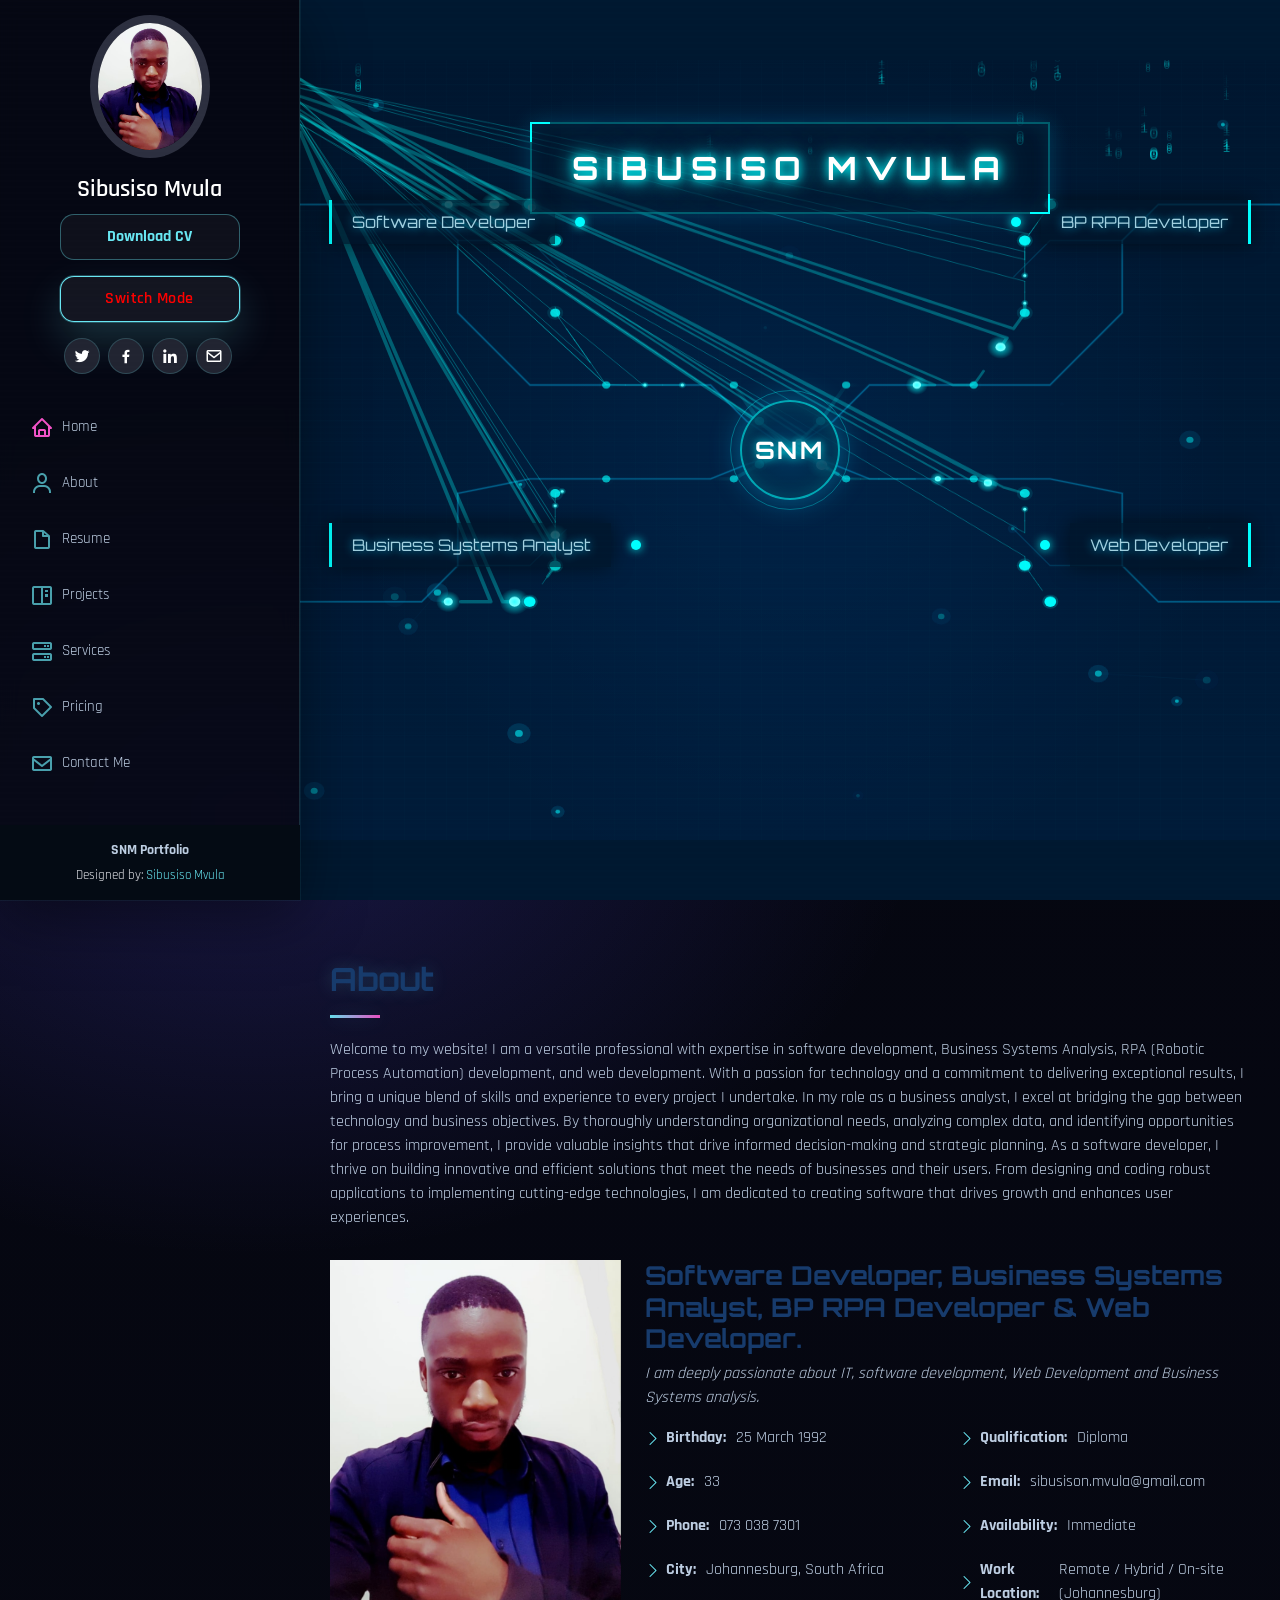
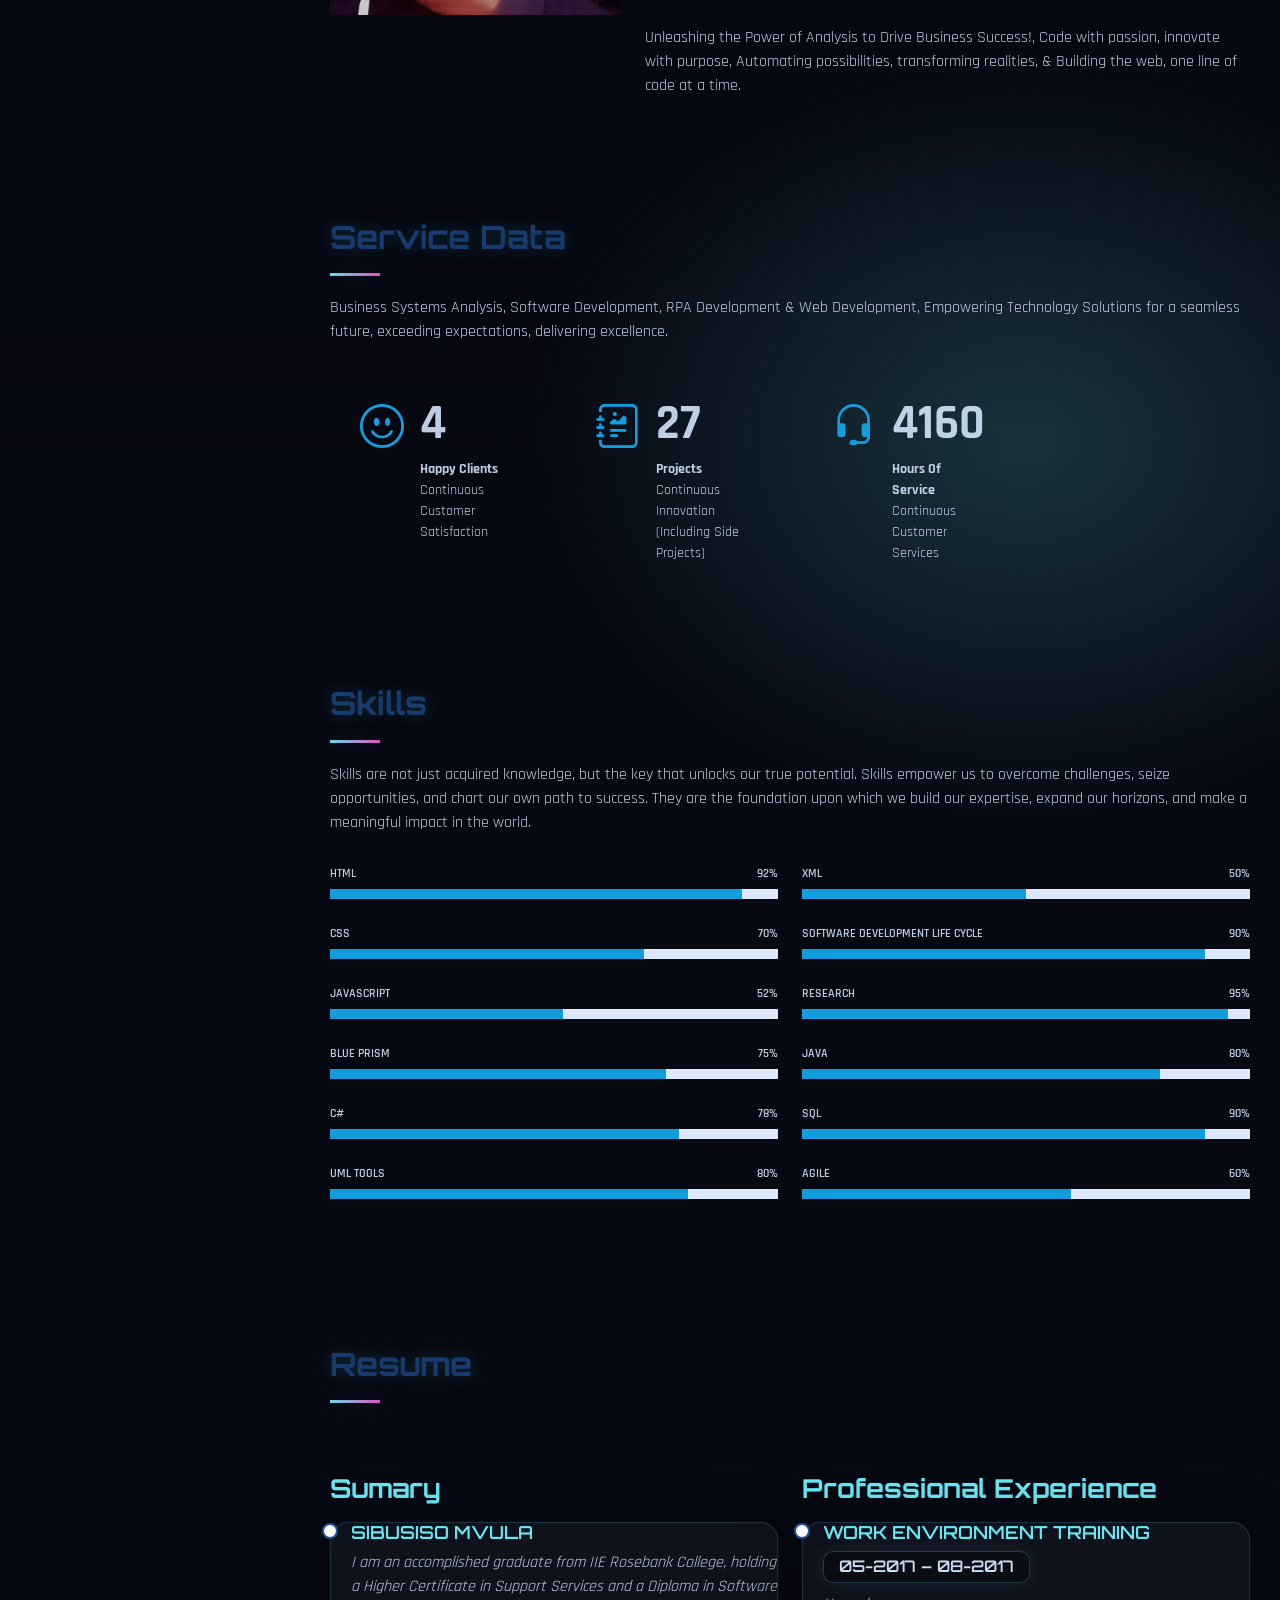
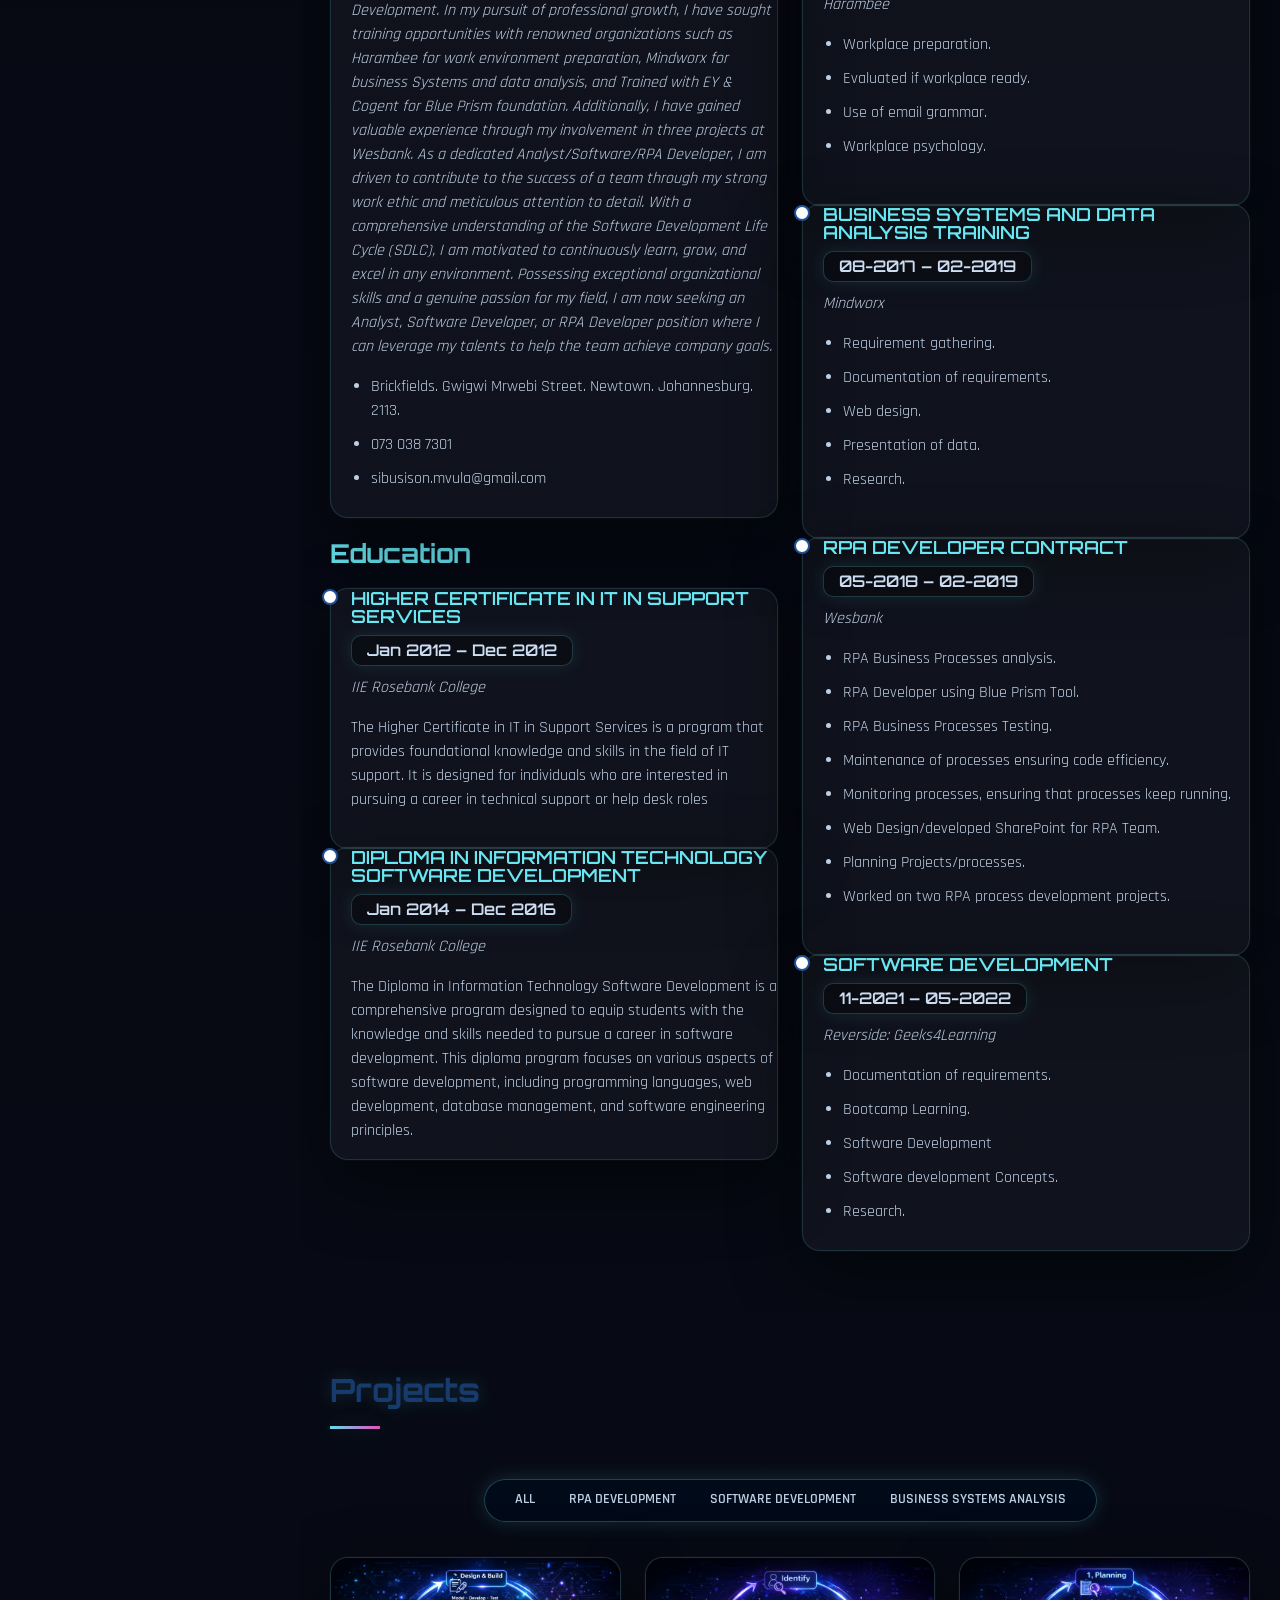
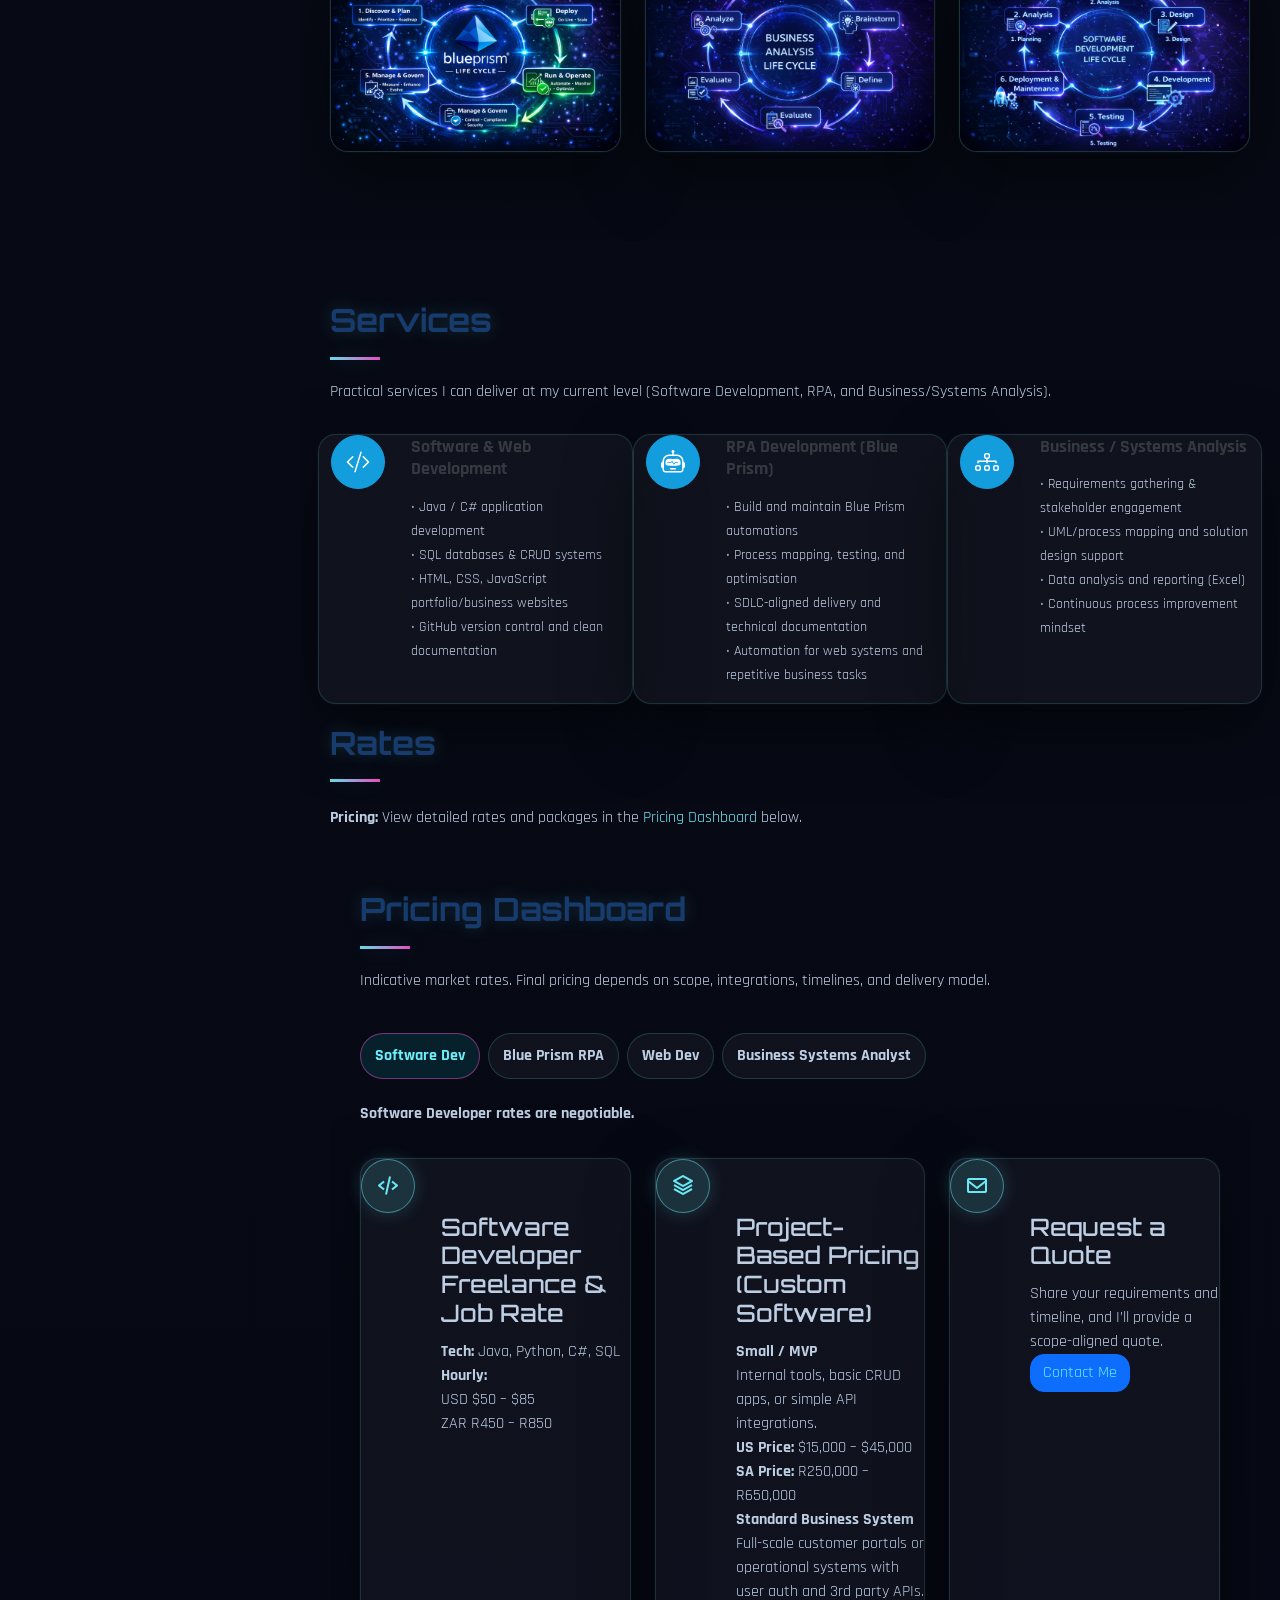
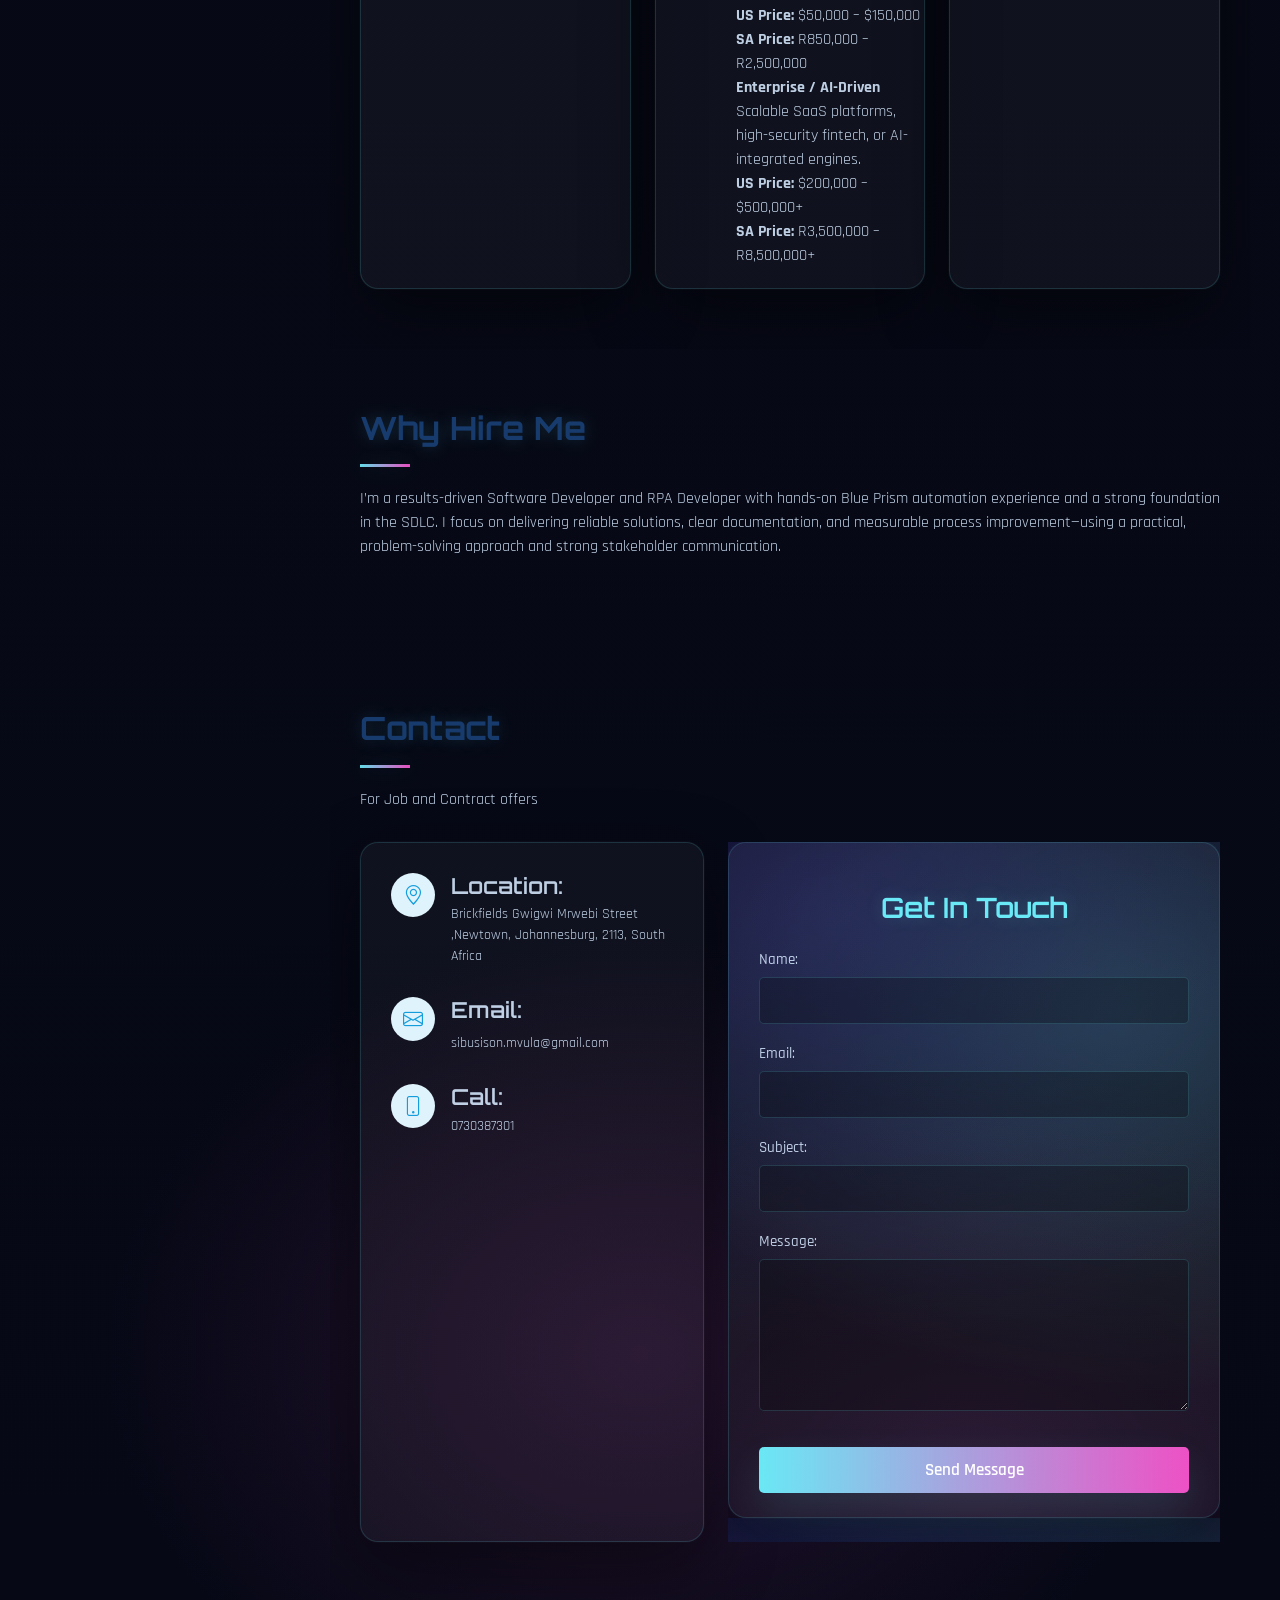
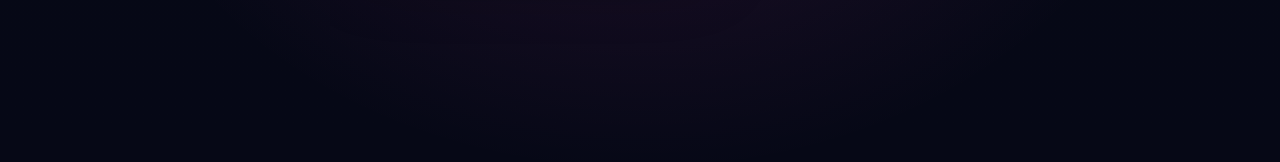
==== commit fc8b3e45: "Initial commit - portfolio site" ====
--- a/index.html
+++ b/index.html
@@ -61,7 +61,7 @@
 
       <nav id="navbar" class="nav-menu navbar">
         <ul>
-          <li><a href="#hero" class="nav-link scrollto active"><i class="bx bx-home"></i> <span>Home</span></a></li>
+          <li><a href="#circuit-animation" class="nav-link scrollto active"><i class="bx bx-home"></i> <span>Home</span></a></li>
           <li><a href="#about" class="nav-link scrollto"><i class="bx bx-user"></i> <span>About</span></a></li>
           <li><a href="#resume" class="nav-link scrollto"><i class="bx bx-file-blank"></i> <span>Resume</span></a></li>
           <li><a href="#portfolio" class="nav-link scrollto"><i class="bx bx-book-content"></i> <span>Projects</span></a></li>
@@ -73,15 +73,507 @@
 </div>
   </header><!-- End Header -->
 
-  <!-- ======= Hero Section ======= -->
-  <section id="hero" class="d-flex flex-column justify-content-center align-items-center">
-    <div class="hero-container" data-aos="fade-in">
-      <h1>Sibusiso Mvula</h1>
-      <p>I'm a <span class="typed" data-typed-items="Software Developer, Business Systems Analyst, Blue prism RPA Developer , Web Developer"></span></p>
+
+
+  <main id="main">
+
+  <section id="circuit-animation">
+    <style>
+        #circuit-animation {
+            margin: 0;
+            background: #001830;
+            overflow: hidden;
+            font-family: 'Orbitron', sans-serif;
+            position: relative;
+            width: 100%;
+            height: 100vh;
+        }
+
+        #circuit-animation #canvas-container {
+            position: relative;
+            width: 100%;
+            height: 100%;
+        }
+
+        #circuit-animation .bg {
+            position: absolute;
+            width: 100%;
+            height: 100%;
+            background: 
+                radial-gradient(circle at 50% 50%, rgba(0,100,200,0.2) 0%, transparent 70%),
+                linear-gradient(180deg, #001830 0%, #002040 100%);
+            z-index: 1;
+        }
+
+        #circuit-animation #bg-canvas {
+            position: absolute;
+            top: 0;
+            left: 0;
+            width: 100%;
+            height: 100%;
+            z-index: 2;
+        }
+
+        #circuit-animation .binary-overlay {
+            position: absolute;
+            width: 100%;
+            height: 100%;
+            opacity: 0.3;
+            background-image: 
+                repeating-linear-gradient(0deg, transparent, transparent 20px, rgba(0,255,255,0.03) 20px, rgba(0,255,255,0.03) 21px),
+                repeating-linear-gradient(90deg, transparent, transparent 20px, rgba(0,255,255,0.03) 20px, rgba(0,255,255,0.03) 21px);
+            z-index: 3;
+            animation: circuitGridMove 20s linear infinite;
+        }
+
+        @keyframes circuitGridMove {
+            0% { transform: translate(0, 0); }
+            100% { transform: translate(20px, 20px); }
+        }
+
+        #circuit-animation svg.circuits {
+            position: absolute;
+            top: 0;
+            left: 0;
+            width: 100%;
+            height: 100%;
+            z-index: 4;
+        }
+
+        #circuit-animation .trace {
+            fill: none;
+            stroke: rgba(0,200,255,0.3);
+            stroke-width: 2;
+            stroke-linecap: round;
+            stroke-linejoin: round;
+        }
+
+        #circuit-animation .trace-bg {
+            fill: none;
+            stroke: rgba(0,100,150,0.2);
+            stroke-width: 4;
+            stroke-linecap: round;
+        }
+
+        #circuit-animation .hub-name-container {
+            position: absolute;
+            top: 8%;
+            left: 50%;
+            transform: translateX(-50%);
+            z-index: 15;
+            padding: 20px 40px;
+            background: rgba(0,20,40,0.6);
+            border: 2px solid rgba(0,255,255,0.3);
+            box-shadow: 
+                0 0 20px rgba(0,200,255,0.2),
+                inset 0 0 20px rgba(0,200,255,0.1);
+            animation: circuitBorderElectric 3s linear infinite;
+            cursor: default;
+        }
+
+        @keyframes circuitBorderElectric {
+            0% {
+                border-color: rgba(0,255,255,0.3);
+                box-shadow: 
+                    0 0 10px rgba(0,200,255,0.2),
+                    0 0 20px rgba(0,200,255,0.1),
+                    inset 0 0 10px rgba(0,200,255,0.1);
+            }
+            25% {
+                border-color: rgba(0,255,255,0.8);
+                box-shadow: 
+                    0 0 20px rgba(0,200,255,0.6),
+                    0 0 40px rgba(0,200,255,0.3),
+                    inset 0 0 20px rgba(0,200,255,0.2);
+            }
+            50% {
+                border-color: rgba(0,255,255,0.4);
+                box-shadow: 
+                    0 0 15px rgba(0,200,255,0.3),
+                    0 0 30px rgba(0,200,255,0.1),
+                    inset 0 0 15px rgba(0,200,255,0.15);
+            }
+            75% {
+                border-color: rgba(0,255,255,1);
+                box-shadow: 
+                    0 0 25px rgba(0,200,255,0.8),
+                    0 0 50px rgba(0,200,255,0.4),
+                    inset 0 0 25px rgba(0,200,255,0.3);
+            }
+            100% {
+                border-color: rgba(0,255,255,0.3);
+                box-shadow: 
+                    0 0 10px rgba(0,200,255,0.2),
+                    0 0 20px rgba(0,200,255,0.1),
+                    inset 0 0 10px rgba(0,200,255,0.1);
+            }
+        }
+
+        #circuit-animation .hub-name-container::before,
+        #circuit-animation .hub-name-container::after {
+            content: '';
+            position: absolute;
+            width: 20px;
+            height: 20px;
+            border: 2px solid #00ffff;
+            animation: circuitCornerPulse 2s ease-in-out infinite;
+        }
+
+        #circuit-animation .hub-name-container::before {
+            top: -2px;
+            left: -2px;
+            border-right: none;
+            border-bottom: none;
+        }
+
+        #circuit-animation .hub-name-container::after {
+            bottom: -2px;
+            right: -2px;
+            border-left: none;
+            border-top: none;
+        }
+
+        @keyframes circuitCornerPulse {
+            0%, 100% { opacity: 0.3; box-shadow: 0 0 5px #00ffff; }
+            50% { opacity: 1; box-shadow: 0 0 15px #00ffff, 0 0 30px #00ffff; }
+        }
+
+        #circuit-animation .hub-name {
+            color: #fff;
+            font-size: 32px;
+            font-weight: 700;
+            letter-spacing: 8px;
+            text-align: center;
+            white-space: nowrap;
+            text-shadow: 
+                0 0 10px #00ffff,
+                0 0 20px #00ffff,
+                0 0 40px rgba(0,200,255,0.5);
+            animation: circuitTextElectric 2s ease-in-out infinite;
+        }
+
+        @keyframes circuitTextElectric {
+            0%, 100% { opacity: 0.9; }
+            50% { opacity: 1; text-shadow: 0 0 20px #00ffff, 0 0 40px #00ffff, 0 0 60px rgba(0,200,255,0.8); }
+        }
+
+        #circuit-animation .hub {
+            position: absolute;
+            top: 50%;
+            left: 50%;
+            transform: translate(-50%, -50%);
+            width: 100px;
+            height: 100px;
+            border-radius: 50%;
+            border: 2px solid rgba(0,255,255,0.6);
+            background: radial-gradient(circle, rgba(0,60,100,0.8) 0%, rgba(0,30,60,0.9) 100%);
+            box-shadow: 
+                0 0 30px rgba(0,200,255,0.4),
+                inset 0 0 20px rgba(0,255,255,0.2);
+            z-index: 10;
+            display: flex;
+            align-items: center;
+            justify-content: center;
+        }
+
+        #circuit-animation .hub::before {
+            content: '';
+            position: absolute;
+            width: 120px;
+            height: 120px;
+            border-radius: 50%;
+            border: 1px solid rgba(0,255,255,0.3);
+            animation: circuitHubPulse 2s infinite;
+        }
+
+        @keyframes circuitHubPulse {
+            0%, 100% { transform: scale(1); opacity: 0.5; }
+            50% { transform: scale(1.1); opacity: 0.8; }
+        }
+
+        #circuit-animation .hub-text {
+            color: #fff;
+            font-size: 24px;
+            font-weight: 700;
+            letter-spacing: 3px;
+            text-shadow: 0 0 10px #00ffff;
+        }
+
+        #circuit-animation .role-label {
+            position: absolute;
+            color: #a0d0e0;
+            font-size: 16px;
+            font-weight: 400;
+            text-shadow: 0 0 10px rgba(0,200,255,0.8);
+            z-index: 10;
+            background: rgba(0,20,40,0.7);
+            padding: 10px 20px;
+            border-left: 3px solid #00ffff;
+            box-shadow: 0 0 20px rgba(0,0,0,0.5);
+            cursor: pointer;
+            transition: all 0.3s cubic-bezier(0.4, 0, 0.2, 1);
+            user-select: none;
+        }
+
+        #circuit-animation .role-label::after {
+            content: '';
+            position: absolute;
+            width: 10px;
+            height: 10px;
+            background: #00ffff;
+            border-radius: 50%;
+            box-shadow: 0 0 10px #00ffff;
+            transition: all 0.3s ease;
+        }
+
+        #circuit-animation .role-label:hover {
+            transform: translateY(-5px) scale(1.05);
+            background: rgba(0,40,80,0.9);
+            border-left: 3px solid #00ffff;
+            box-shadow: 
+                0 10px 30px rgba(0,0,0,0.6),
+                0 0 30px rgba(0,200,255,0.4),
+                inset 0 0 20px rgba(0,200,255,0.1);
+            color: #ffffff;
+            text-shadow: 0 0 20px #00ffff, 0 0 30px rgba(0,200,255,0.8);
+        }
+
+        #circuit-animation .role-label:hover::after {
+            transform: scale(1.5);
+            box-shadow: 0 0 20px #00ffff, 0 0 40px #00ffff;
+            background: #ffffff;
+        }
+
+        #circuit-animation .role-label:active {
+            transform: translateY(-2px) scale(0.98);
+            transition: all 0.1s ease;
+        }
+
+        #circuit-animation .tl { top: 18%; left: 3%; }
+        #circuit-animation .tl::after { right: -30px; top: 50%; transform: translateY(-50%); }
+        #circuit-animation .tl:hover::after { right: -35px; }
+
+        #circuit-animation .tr { top: 18%; right: 3%; text-align: right; border-left: none; border-right: 3px solid #00ffff; }
+        #circuit-animation .tr::after { left: -30px; top: 50%; transform: translateY(-50%); }
+        #circuit-animation .tr:hover::after { left: -35px; }
+        #circuit-animation .tr:hover { border-right: 3px solid #00ffff; border-left: none; }
+
+        #circuit-animation .bl { bottom: 35%; left: 3%; }
+        #circuit-animation .bl::after { right: -30px; top: 50%; transform: translateY(-50%); }
+        #circuit-animation .bl:hover::after { right: -35px; }
+
+        #circuit-animation .br { bottom: 35%; right: 3%; text-align: right; border-left: none; border-right: 3px solid #00ffff; }
+        #circuit-animation .br::after { left: -30px; top: 50%; transform: translateY(-50%); }
+        #circuit-animation .br:hover::after { left: -35px; }
+        #circuit-animation .br:hover { border-right: 3px solid #00ffff; border-left: none; }
+
+        #circuit-animation #electric-canvas {
+            position: absolute;
+            top: 0;
+            left: 0;
+            width: 100%;
+            height: 100%;
+            z-index: 5;
+            pointer-events: none;
+        }
+    </style>
+
+    <div id="canvas-container">
+        <div class="bg"></div>
+        <canvas id="bg-canvas"></canvas>
+        <div class="binary-overlay"></div>
+
+        <svg class="circuits" viewBox="0 0 1920 1080" preserveAspectRatio="xMidYMid slice">
+            <path class="trace-bg" d="M 280 200 L 450 200 L 500 250 L 500 350 L 600 450 L 850 450 L 900 500 L 960 540" />
+            <path class="trace" d="M 280 200 L 450 200 L 500 250 L 500 350 L 600 450 L 850 450 L 900 500 L 960 540" />
+            <path class="trace-bg" d="M 1640 200 L 1470 200 L 1420 250 L 1420 350 L 1320 450 L 1070 450 L 1020 500 L 960 540" />
+            <path class="trace" d="M 1640 200 L 1470 200 L 1420 250 L 1420 350 L 1320 450 L 1070 450 L 1020 500 L 960 540" />
+            <path class="trace-bg" d="M 280 750 L 450 750 L 500 700 L 500 600 L 600 580 L 850 580 L 900 560 L 960 540" />
+            <path class="trace" d="M 280 750 L 450 750 L 500 700 L 500 600 L 600 580 L 850 580 L 900 560 L 960 540" />
+            <path class="trace-bg" d="M 1640 750 L 1470 750 L 1420 700 L 1420 600 L 1320 580 L 1070 580 L 1020 560 L 960 540" />
+            <path class="trace" d="M 1640 750 L 1470 750 L 1420 700 L 1420 600 L 1320 580 L 1070 580 L 1020 560 L 960 540" />
+            <path class="trace" d="M 500 250 L 600 250 L 650 300" opacity="0.5" />
+            <path class="trace" d="M 1420 250 L 1320 250 L 1270 300" opacity="0.5" />
+            <path class="trace" d="M 500 700 L 600 700 L 650 650" opacity="0.5" />
+            <path class="trace" d="M 1420 700 L 1320 700 L 1270 650" opacity="0.5" />
+        </svg>
+
+        <canvas id="electric-canvas"></canvas>
+
+        <div class="hub-name-container">
+            <div class="hub-name">SIBUSISO MVULA</div>
+        </div>
+
+        <div class="hub">
+            <div class="hub-text">SNM</div>
+        </div>
+
+        <div class="role-label tl">Software Developer</div>
+        <div class="role-label tr">BP RPA Developer</div>
+        <div class="role-label bl">Business Systems Analyst</div>
+        <div class="role-label br">Web Developer</div>
     </div>
-  </section><!-- End Hero -->
-
-  <main id="main">
+
+    <script>
+        (function() {
+            const section = document.getElementById('circuit-animation');
+            const bgCanvas = section.querySelector('#bg-canvas');
+            const bgCtx = bgCanvas.getContext('2d');
+            
+            function resizeBg() {
+                bgCanvas.width = section.offsetWidth;
+                bgCanvas.height = section.offsetHeight;
+            }
+            resizeBg();
+            window.addEventListener('resize', resizeBg);
+            
+            class BinaryDrop {
+                constructor() { this.reset(); this.y = Math.random() * section.offsetHeight; }
+                reset() { this.x = Math.random() * section.offsetWidth; this.y = -50; this.speed = 1 + Math.random() * 3; this.size = 8 + Math.random() * 8; this.value = Math.random() > 0.5 ? '1' : '0'; this.opacity = 0.1 + Math.random() * 0.4; this.switchTimer = 0; this.switchInterval = 10 + Math.random() * 30; }
+                update() { this.y += this.speed; this.switchTimer++; if (this.switchTimer > this.switchInterval) { this.value = this.value === '1' ? '0' : '1'; this.switchTimer = 0; } if (this.y > section.offsetHeight) this.reset(); }
+                draw(ctx) { ctx.font = this.size + "px 'Courier New', monospace"; ctx.fillStyle = 'rgba(0, 255, 255, ' + (this.opacity * 0.3) + ')'; ctx.fillText(this.value, this.x, this.y - this.size * 1.5); ctx.fillStyle = 'rgba(0, 255, 255, ' + this.opacity + ')'; ctx.fillText(this.value, this.x, this.y); }
+            }
+            
+            class AmbientNode {
+                constructor() { this.x = Math.random() * section.offsetWidth; this.y = Math.random() * section.offsetHeight; this.size = 1.5 + Math.random() * 2.5; this.pulseSpeed = 0.02 + Math.random() * 0.04; this.pulse = Math.random() * Math.PI * 2; this.connections = []; }
+                update(nodes) { this.pulse += this.pulseSpeed; this.connections = []; nodes.forEach(node => { if (node === this) return; const dist = Math.hypot(node.x - this.x, node.y - this.y); if (dist < 120 && Math.random() > 0.95) this.connections.push(node); }); }
+                draw(ctx) { const opacity = 0.15 + Math.sin(this.pulse) * 0.15; this.connections.forEach(node => { ctx.beginPath(); ctx.moveTo(this.x, this.y); ctx.lineTo(node.x, node.y); ctx.strokeStyle = 'rgba(0, 200, 255, ' + (0.05 + Math.sin(this.pulse) * 0.05) + ')'; ctx.lineWidth = 0.5; ctx.stroke(); }); ctx.beginPath(); ctx.arc(this.x, this.y, this.size, 0, Math.PI * 2); ctx.fillStyle = 'rgba(0, 255, 255, ' + opacity + ')'; ctx.fill(); ctx.beginPath(); ctx.arc(this.x, this.y, this.size * 3, 0, Math.PI * 2); ctx.fillStyle = 'rgba(0, 200, 255, ' + (opacity * 0.2) + ')'; ctx.fill(); }
+            }
+
+            const binaryDrops = Array(200).fill(null).map(() => new BinaryDrop());
+            const ambientNodes = Array(25).fill(null).map(() => new AmbientNode());
+            
+            function animateBackground() {
+                bgCtx.fillStyle = 'rgba(0, 24, 48, 0.15)';
+                bgCtx.fillRect(0, 0, bgCanvas.width, bgCanvas.height);
+                ambientNodes.forEach(node => { node.update(ambientNodes); node.draw(bgCtx); });
+                binaryDrops.forEach(drop => { drop.update(); drop.draw(bgCtx); });
+                requestAnimationFrame(animateBackground);
+            }
+            animateBackground();
+            
+            const canvas = section.querySelector('#electric-canvas');
+            const ctx = canvas.getContext('2d');
+            
+            function resize() { canvas.width = section.offsetWidth; canvas.height = section.offsetHeight; }
+            resize();
+            window.addEventListener('resize', resize);
+            
+            function scaleX(x) { return (x / 1920) * canvas.width; }
+            function scaleY(y) { return (y / 1080) * canvas.height; }
+            
+            const paths = [
+                [{x:280, y:200}, {x:450, y:200}, {x:500, y:250}, {x:500, y:350}, {x:600, y:450}, {x:850, y:450}, {x:900, y:500}, {x:960, y:540}],
+                [{x:1640, y:200}, {x:1470, y:200}, {x:1420, y:250}, {x:1420, y:350}, {x:1320, y:450}, {x:1070, y:450}, {x:1020, y:500}, {x:960, y:540}],
+                [{x:280, y:750}, {x:450, y:750}, {x:500, y:700}, {x:500, y:600}, {x:600, y:580}, {x:850, y:580}, {x:900, y:560}, {x:960, y:540}],
+                [{x:1640, y:750}, {x:1470, y:750}, {x:1420, y:700}, {x:1420, y:600}, {x:1320, y:580}, {x:1070, y:580}, {x:1020, y:560}, {x:960, y:540}]
+            ];
+            
+            class Electron {
+                constructor(pathIndex, speed) {
+                    this.pathIndex = pathIndex;
+                    this.points = paths[pathIndex];
+                    this.progress = Math.random();
+                    this.speed = speed * (0.8 + Math.random() * 0.4);
+                    this.size = 2 + Math.random() * 2;
+                    this.alpha = 1;
+                    this.trail = [];
+                    this.maxTrail = 10;
+                }
+                update() {
+                    this.progress += 0.005 * this.speed;
+                    if (this.progress >= 1) { this.progress = 0; this.trail = []; }
+                    const totalSegments = this.points.length - 1;
+                    const segmentProgress = this.progress * totalSegments;
+                    const segmentIndex = Math.floor(segmentProgress);
+                    const localProgress = segmentProgress - segmentIndex;
+                    if (segmentIndex < totalSegments) {
+                        const p1 = this.points[segmentIndex];
+                        const p2 = this.points[segmentIndex + 1];
+                        this.x = scaleX(p1.x + (p2.x - p1.x) * localProgress);
+                        this.y = scaleY(p1.y + (p2.y - p1.y) * localProgress);
+                        this.trail.push({x: this.x, y: this.y, alpha: 1});
+                        if (this.trail.length > this.maxTrail) this.trail.shift();
+                        this.trail.forEach((t, i) => { t.alpha = i / this.trail.length; });
+                    }
+                }
+                draw(ctx) {
+                    ctx.beginPath();
+                    for (let i = 0; i < this.trail.length - 1; i++) { ctx.moveTo(this.trail[i].x, this.trail[i].y); ctx.lineTo(this.trail[i+1].x, this.trail[i+1].y); }
+                    ctx.strokeStyle = 'rgba(0, 255, 255, 0.3)';
+                    ctx.lineWidth = this.size;
+                    ctx.stroke();
+                    ctx.beginPath();
+                    ctx.arc(this.x, this.y, this.size * 1.5, 0, Math.PI * 2);
+                    ctx.fillStyle = '#ffffff';
+                    ctx.fill();
+                    ctx.beginPath();
+                    ctx.arc(this.x, this.y, this.size * 4, 0, Math.PI * 2);
+                    const gradient = ctx.createRadialGradient(this.x, this.y, 0, this.x, this.y, this.size * 4);
+                    gradient.addColorStop(0, 'rgba(0, 255, 255, 0.8)');
+                    gradient.addColorStop(1, 'rgba(0, 255, 255, 0)');
+                    ctx.fillStyle = gradient;
+                    ctx.fill();
+                }
+            }
+            
+            const electrons = [];
+            paths.forEach((_, idx) => {
+                for (let i = 0; i < 3; i++) electrons.push(new Electron(idx, 2));
+                for (let i = 0; i < 2; i++) { const e = new Electron(idx, 4); e.size = 1; electrons.push(e); }
+            });
+            
+            function drawGlowLines() {
+                paths.forEach(path => {
+                    const gradient = ctx.createLinearGradient(scaleX(path[0].x), scaleY(path[0].y), scaleX(path[path.length-1].x), scaleY(path[path.length-1].y));
+                    const offset = (Date.now() / 1000) % 2;
+                    gradient.addColorStop((0 + offset) % 1, 'rgba(0,255,255,0)');
+                    gradient.addColorStop((0.2 + offset) % 1, 'rgba(0,255,255,0.3)');
+                    gradient.addColorStop((0.4 + offset) % 1, 'rgba(0,255,255,0)');
+                    ctx.beginPath();
+                    ctx.moveTo(scaleX(path[0].x), scaleY(path[0].y));
+                    for (let i = 1; i < path.length; i++) ctx.lineTo(scaleX(path[i].x), scaleY(path[i].y));
+                    ctx.strokeStyle = gradient;
+                    ctx.lineWidth = 4;
+                    ctx.lineCap = 'round';
+                    ctx.lineJoin = 'round';
+                    ctx.stroke();
+                    path.forEach((point, idx) => {
+                        if (idx === 0 || idx === path.length - 1) return;
+                        const nodePulse = Math.sin(Date.now() / 200 + idx) * 0.5 + 0.5;
+                        ctx.beginPath();
+                        ctx.arc(scaleX(point.x), scaleY(point.y), 4 + nodePulse * 2, 0, Math.PI * 2);
+                        ctx.fillStyle = 'rgba(0, 255, 255, ' + (0.6 + nodePulse * 0.4) + ')';
+                        ctx.fill();
+                        ctx.beginPath();
+                        ctx.arc(scaleX(point.x), scaleY(point.y), 8, 0, Math.PI * 2);
+                        ctx.fillStyle = 'rgba(0, 255, 255, ' + (0.2 * nodePulse) + ')';
+                        ctx.fill();
+                    });
+                });
+            }
+            
+            function animate() {
+                ctx.clearRect(0, 0, canvas.width, canvas.height);
+                drawGlowLines();
+                electrons.forEach(e => { e.update(); e.draw(ctx); });
+                if (Math.random() < 0.05) {
+                    const path = paths[Math.floor(Math.random() * paths.length)];
+                    const idx = Math.floor(Math.random() * (path.length - 1));
+                    const p1 = path[idx], p2 = path[idx + 1];
+                    ctx.beginPath();
+                    ctx.moveTo(scaleX(p1.x), scaleY(p1.y));
+                    ctx.lineTo(scaleX(p2.x), scaleY(p2.y));
+                    ctx.strokeStyle = 'rgba(255, 255, 255, 0.8)';
+                    ctx.lineWidth = 3;
+                    ctx.stroke();
+                }
+                requestAnimationFrame(animate);
+            }
+            animate();
+        })();
+    </script>
+  </section>
 
     <!-- ======= About Section ======= -->
     <section id="about" class="about">
@@ -434,9 +926,9 @@
 
           <div class="col-lg-4 col-md-6 portfolio-item filter-RPA">
             <div class="portfolio-wrap">
-              <img src="assets/img/portfolio/portfolio-1.jpg" class="img-fluid" alt="">
+              <img src="assets/img/portfolio/blue prism image.png" class="img-fluid" alt="">
               <div class="portfolio-links">
-                <a href="assets/img/portfolio/portfolio-1.jpg" data-gallery="portfolioGallery" class="portfolio-lightbox" title="App 1"><i class="bx bx-plus"></i></a>
+                <a href="assets/img/portfolio/blue prism image.png" data-gallery="portfolioGallery" class="portfolio-lightbox" title="App 1"><i class="bx bx-plus"></i></a>
                 <a href="https://docs.google.com/spreadsheets/d/19xhNVeBIumlhZWofY38273EOvOCg5Y5kYRrDToUA32s/edit?usp=drive_link" title="More Details"><i class="bx bx-link"></i></a>
               </div>
             </div>
@@ -444,9 +936,9 @@
 
           <div class="col-lg-4 col-md-6 portfolio-item filter-Analysis">
             <div class="portfolio-wrap">
-              <img src="assets/img/portfolio/portfolio-2.jpg" class="img-fluid" alt="">
+              <img src="assets/img/portfolio/Business Analysis Image .png" class="img-fluid" alt="">
               <div class="portfolio-links">
-                <a href="assets/img/portfolio/portfolio-2.jpg" data-gallery="portfolioGallery" class="portfolio-lightbox" title="Web 3"><i class="bx bx-plus"></i></a>
+                <a href="assets/img/portfolio/Business Analysis Image .png" data-gallery="portfolioGallery" class="portfolio-lightbox" title="Web 3"><i class="bx bx-plus"></i></a>
                 <a href="https://docs.google.com/spreadsheets/d/19xhNVeBIumlhZWofY38273EOvOCg5Y5kYRrDToUA32s/edit?usp=drive_link" title="More Details"><i class="bx bx-link"></i></a>
               </div>
             </div>
@@ -455,9 +947,9 @@
 
           <div class="col-lg-4 col-md-6 portfolio-item filter-Software">
             <div class="portfolio-wrap">
-              <img src="assets/img/portfolio/portfolio-4.PNG" class="img-fluid" alt="">
+              <img src="assets/img/portfolio/Software Development image.png" class="img-fluid" alt="">
               <div class="portfolio-links">
-                <a href="assets/img/portfolio/portfolio-4.PNG" data-gallery="portfolioGallery" class="portfolio-lightbox" title="Card 2"><i class="bx bx-plus"></i></a>
+                <a href="assets/img/portfolio/Software Development image.png" data-gallery="portfolioGallery" class="portfolio-lightbox" title="Card 2"><i class="bx bx-plus"></i></a>
                 <a href="https://docs.google.com/spreadsheets/d/19xhNVeBIumlhZWofY38273EOvOCg5Y5kYRrDToUA32s/edit?usp=drive_link" title="More Details"><i class="bx bx-link"></i></a>
               </div>
             </div>
@@ -714,7 +1206,7 @@
           </div>
 
           <div class="col-lg-7 mt-5 mt-lg-0 d-flex align-items-stretch">
-            <iframe src="contact.html" style="border:0; width: 100%; height: 620px;" frameborder="0" allowfullscreen></iframe>
+            <iframe src="contact.html" style="border:0; width: 100%; height: 700px;" frameborder="0" allowfullscreen></iframe>
           </div>
 
         </div>
--- a/assets/css/style.css
+++ b/assets/css/style.css
@@ -245,7 +245,6 @@
 #hero {
   width: 100%;
   height: 100vh;
-  background: url("../img/hero-bg.png") top center;
   background-size: cover;
 }
 
@@ -1045,7 +1044,7 @@
   max-width: 170px;
   border: 1px solid rgba(20, 157, 221, 0.5);
   background: rgba(255, 255, 255, 0.06);
-  color: inherit;
+  color: red;
   padding: 10px 14px;
   border-radius: 14px;
   font-weight: 600;
@@ -1329,6 +1328,27 @@
   margin-bottom: 0;
 }
 
+/* --- Pricing cards: equal-size columns, expandable for longer content --- */
+/* Make each pricing column a flex container so the card can stretch to the tallest in the row */
+#pricing .row.g-4 > [class^="col"],
+#pricing .row.g-4 > [class*=" col"]{
+  display: flex;
+}
+
+/* Ensure cards fill the available column height (and therefore match each other) */
+#pricing .pricing-card{
+  flex: 1 1 auto;
+  height: 100%;
+  min-height: 420px; /* consistent base size */
+  display: flex;
+  flex-direction: column;
+}
+
+/* Allow content area to expand and push footer elements down if added later */
+#pricing .pricing-card .pricing-body{
+  flex: 1 1 auto;
+}
+
 /* CV Download button (sidebar) */
 .cv-download-wrap{
   display: flex;
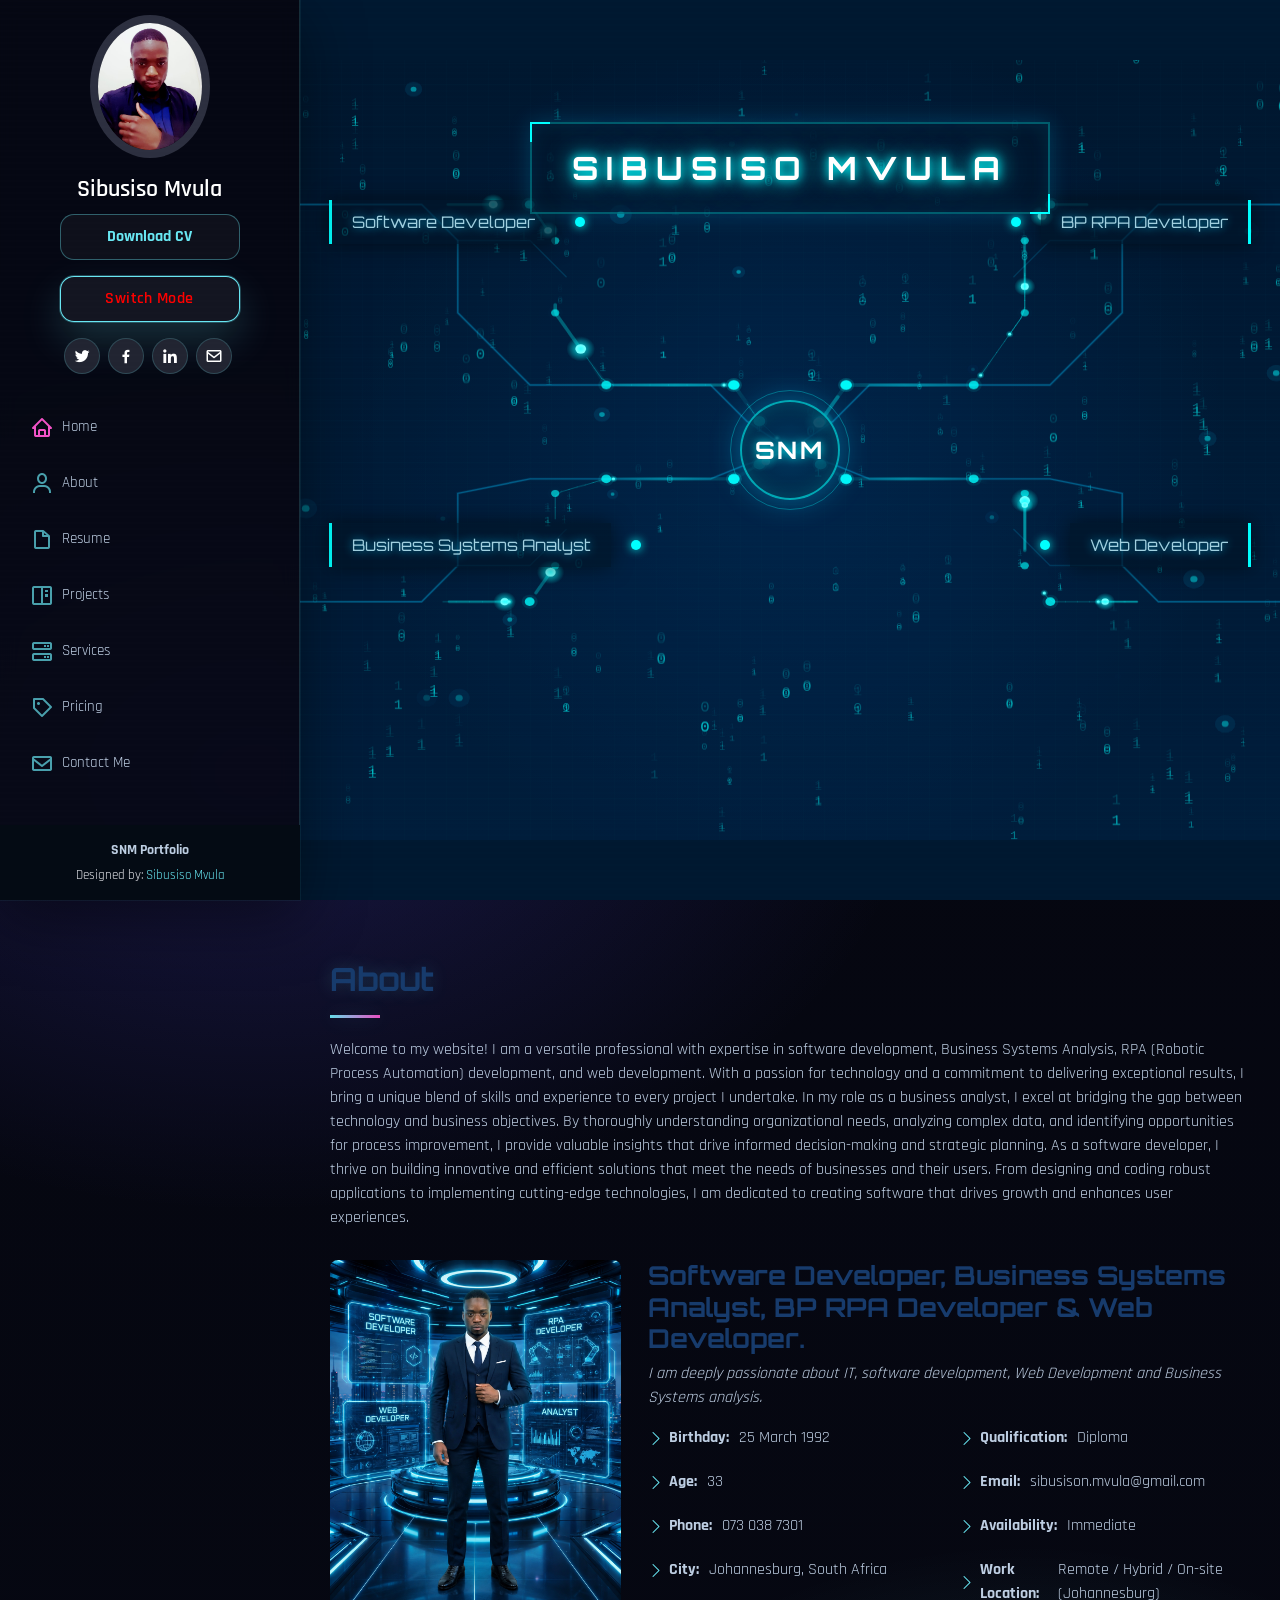
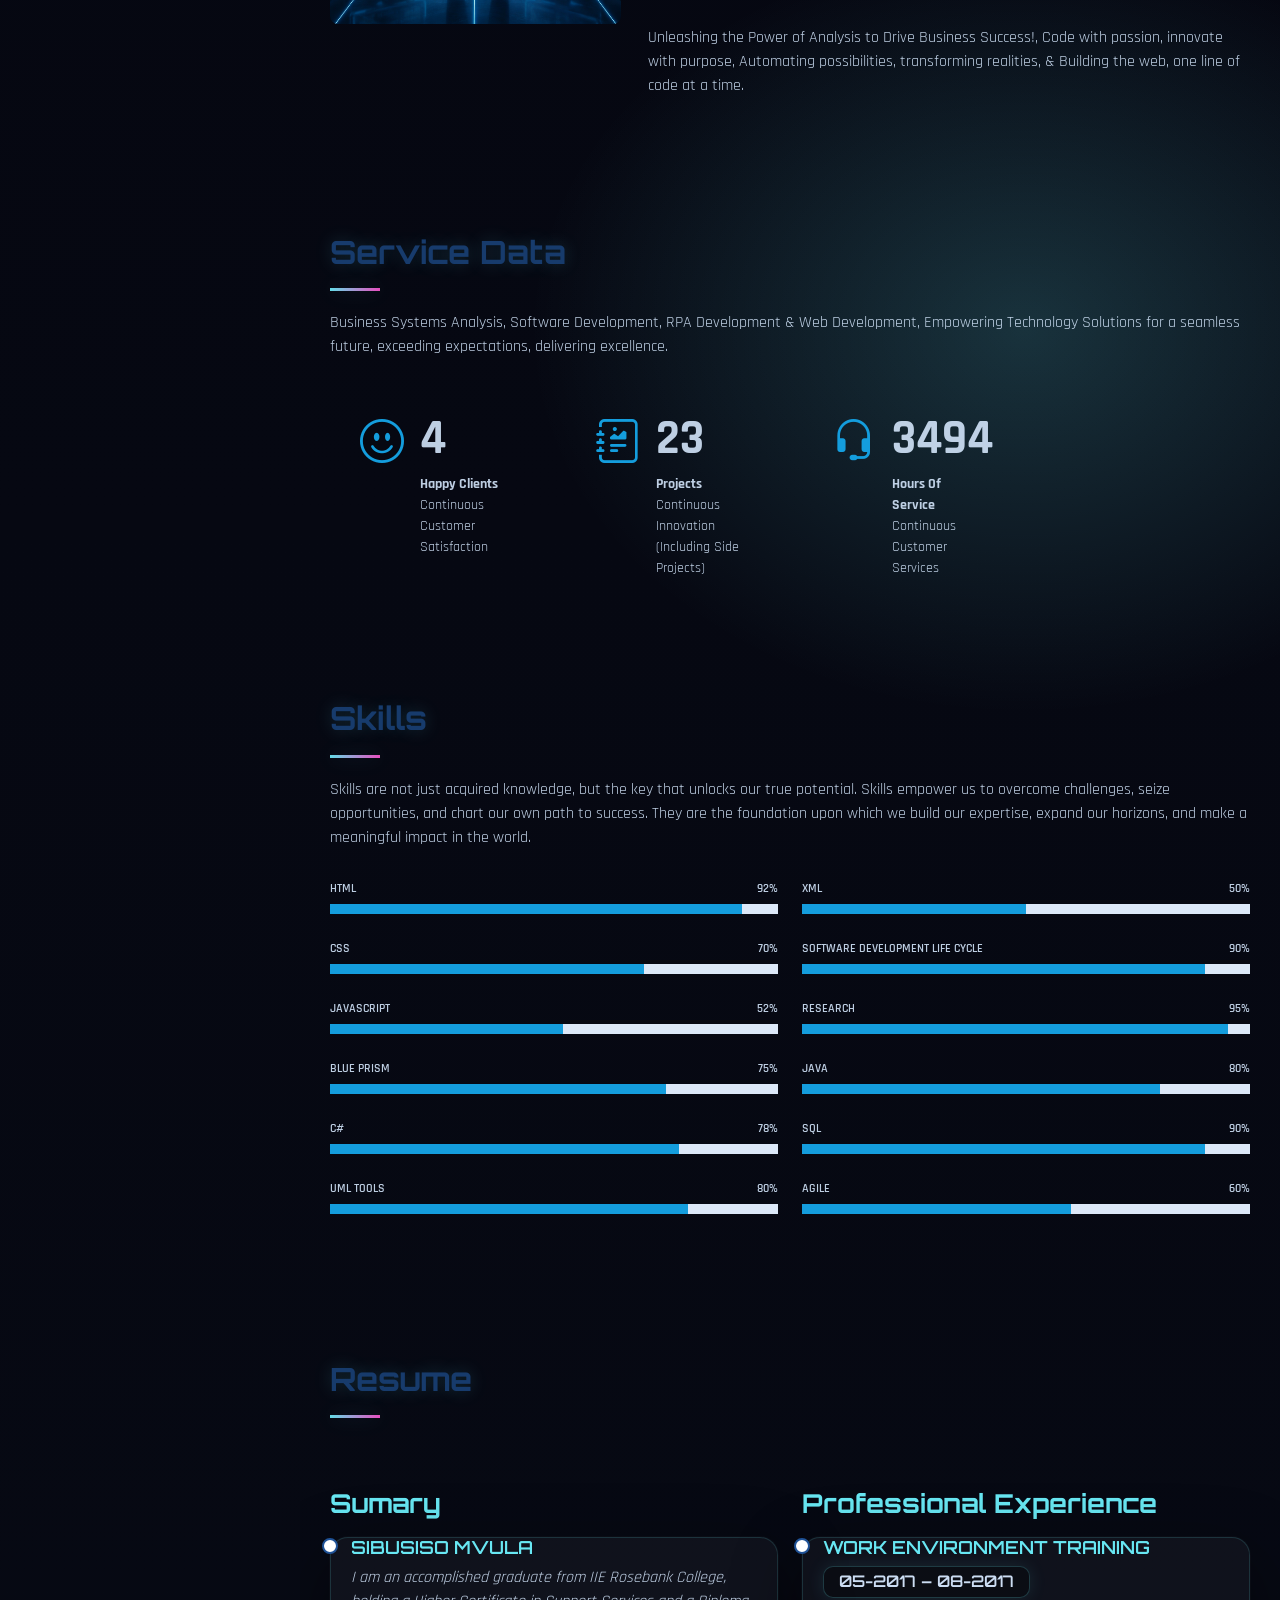
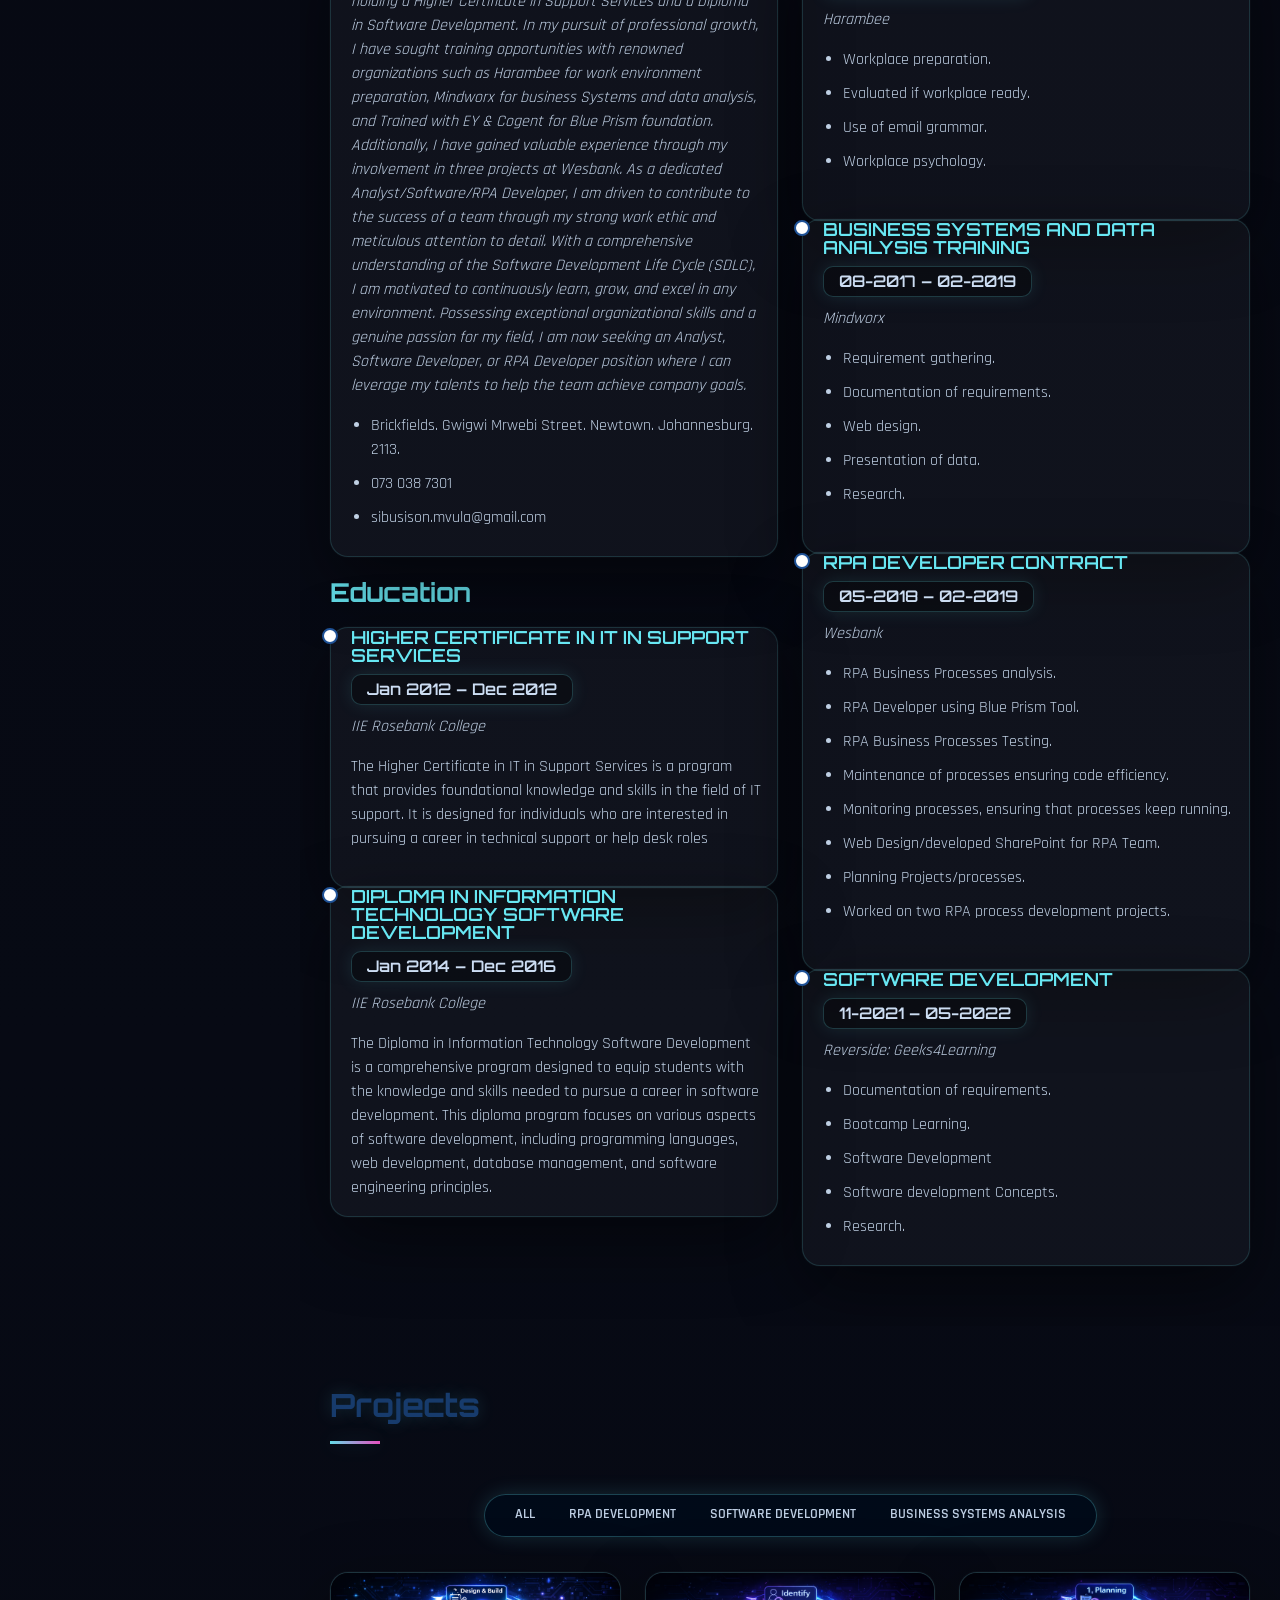
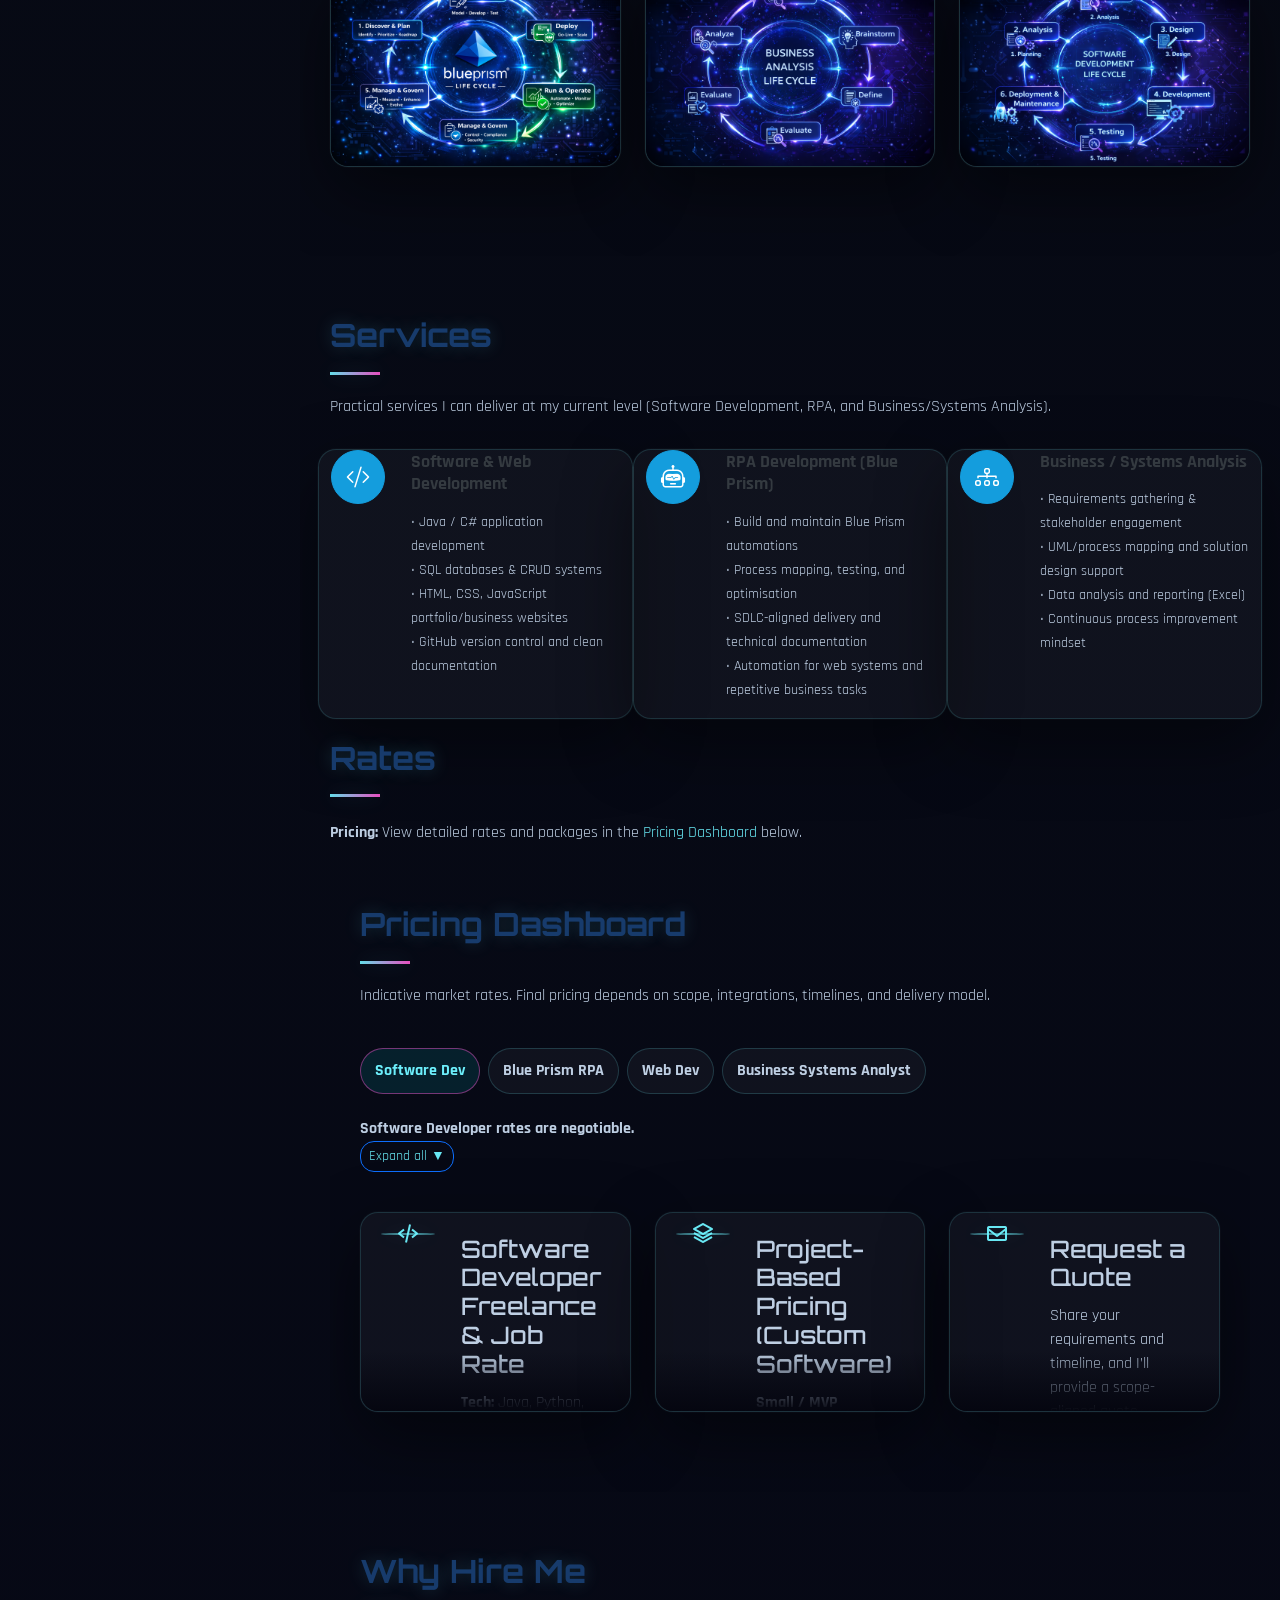
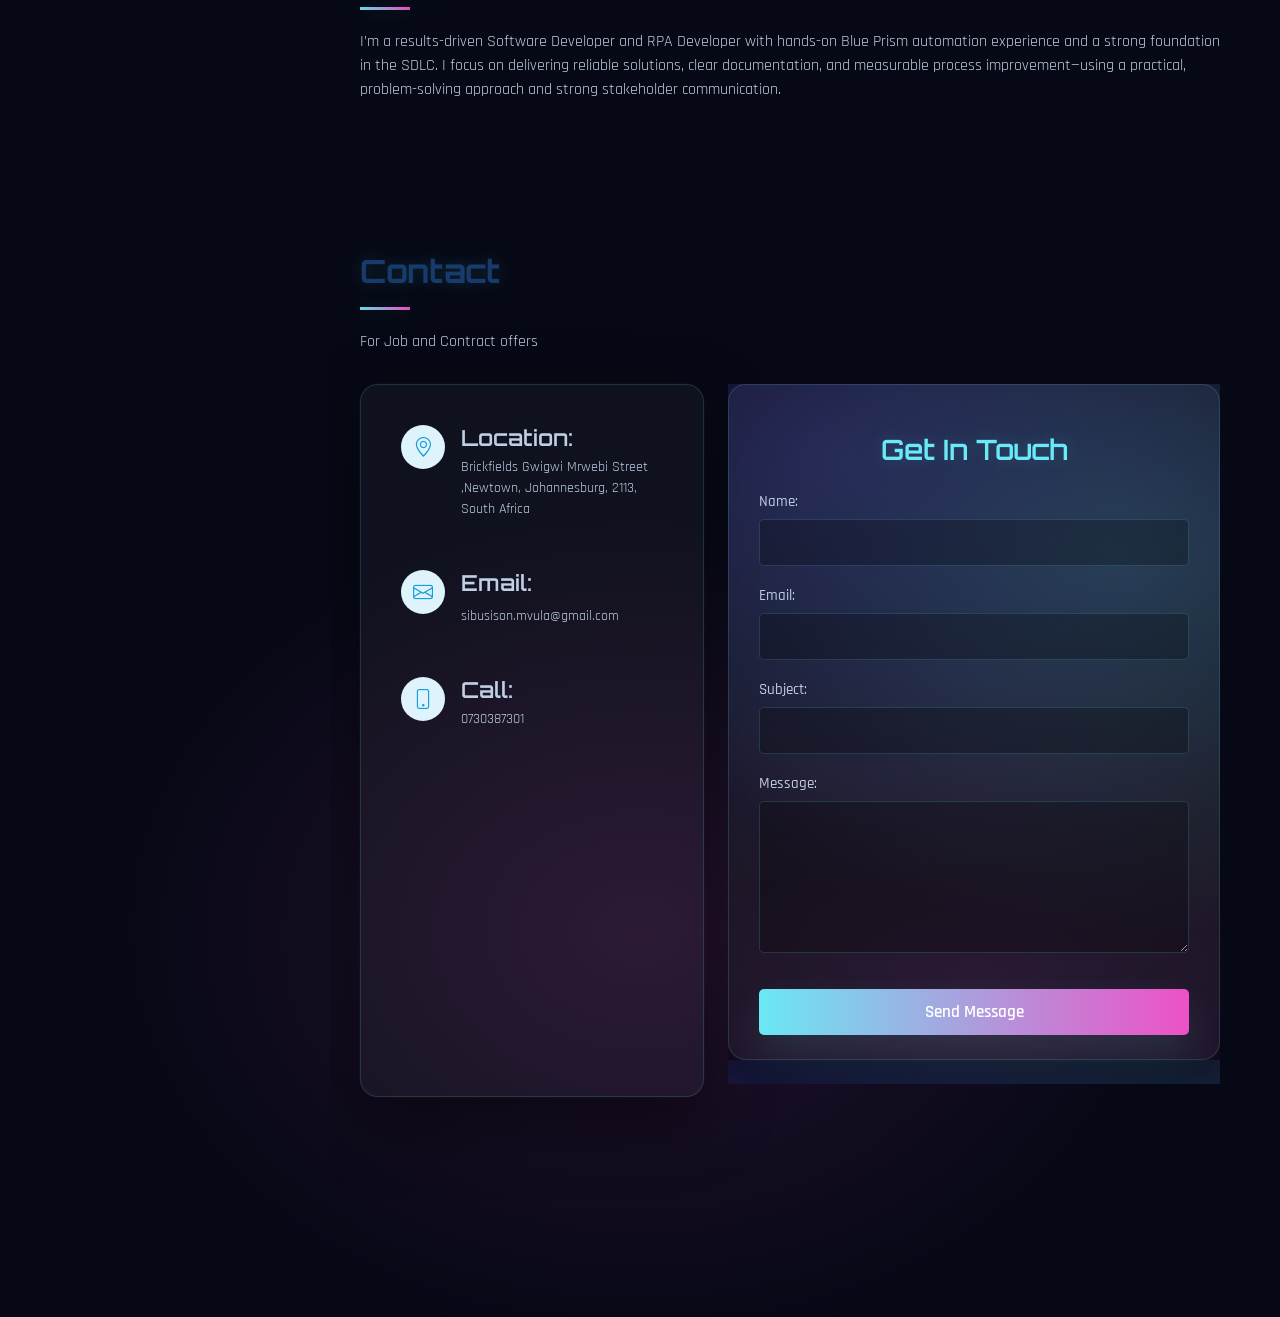
==== commit c0d53699: "Add hover animations, circuit animation hero, pricing expand/collapse, sidebar image update" ====
--- a/index.html
+++ b/index.html
@@ -40,7 +40,7 @@
     <div class="d-flex flex-column">
 
       <div class="profile">
-        <img src="assets/img/profile-img.jpg" alt="" class="img-fluid rounded-circle">
+        <img src="assets/img/profileg-img.jpg" alt="" class="img-fluid rounded-circle">
         <h1 class="text-light"><a href="index.html">Sibusiso Mvula</a></h1>
 
           <div class="cv-download-wrap">
@@ -1045,9 +1045,10 @@
 <!-- Software Dev -->
 <div aria-labelledby="pricing-software-tab" class="tab-pane fade show active" id="pricing-software" role="tabpanel">
 <p class="pricing-note mt-4"><strong>Software Developer rates are negotiable.</strong></p>
+<a class="btn btn-outline-primary btn-sm pricing-expand-all mb-2">Expand all ▼</a>
 <div class="row g-4 mt-2">
 <div class="col-lg-4 col-md-6">
-<div class="icon-box pricing-card"><div class="icon pricing-icon"><i class="bx bx-code-alt"></i></div><div class="pricing-body"><h4>Software Developer Freelance &amp; Job Rate</h4><p><strong>Tech:</strong> Java, Python, C#, SQL</p><p><strong>Hourly:</strong><br/>USD $50 – $85<br/>ZAR R450 – R850</p></div></div>
+<div class="icon-box pricing-card"><div class="icon pricing-icon"><i class="bx bx-code-alt"></i></div><div class="pricing-body"><h4>Software Developer Freelance &amp; Job Rate</h4><p><strong>Tech:</strong> Java, Python, C#, SQL</p><p><strong>Hourly:</strong><br/>USD $50 – $85<br/>ZAR R450 – R850</p></div><div class="pricing-fade"></div><a class="btn btn-primary pricing-toggle">Show more ▼</a></div>
 </div>
 <div class="col-lg-4 col-md-6">
 <div class="icon-box pricing-card"><div class="icon pricing-icon"><i class="bx bx-layer"></i></div><div class="pricing-body"><h4>Project-Based Pricing (Custom Software)</h4><p><strong>Small / MVP</strong><br/>
@@ -1062,19 +1063,20 @@
                 Scalable SaaS platforms, high-security fintech, or AI-integrated engines.<br/>
 <strong>US Price:</strong> $200,000 – $500,000+<br/>
 <strong>SA Price:</strong> R3,500,000 – R8,500,000+
-              </p></div></div>
+              </p></div><div class="pricing-fade"></div><a class="btn btn-primary pricing-toggle">Show more ▼</a></div>
 </div>
 <div class="col-lg-4 col-md-12">
-<div class="icon-box pricing-card"><div class="icon pricing-icon"><i class="bx bx-envelope"></i></div><div class="pricing-body"><h4>Request a Quote</h4><p>Share your requirements and timeline, and I’ll provide a scope-aligned quote.</p><a class="btn btn-primary" href="#contact">Contact Me</a></div></div>
+<div class="icon-box pricing-card"><div class="icon pricing-icon"><i class="bx bx-envelope"></i></div><div class="pricing-body"><h4>Request a Quote</h4><p>Share your requirements and timeline, and I’ll provide a scope-aligned quote.</p><a class="btn btn-primary" href="#contact">Contact Me</a></div><div class="pricing-fade"></div><a class="btn btn-primary pricing-toggle">Show more ▼</a></div>
 </div>
 </div>
 </div>
 <!-- Blue Prism RPA -->
 <div aria-labelledby="pricing-rpa-tab" class="tab-pane fade" id="pricing-rpa" role="tabpanel">
 <p class="pricing-note mt-4"><strong>Blue Prism RPA Developer rates are negotiable.</strong></p>
+<a class="btn btn-outline-primary btn-sm pricing-expand-all mb-2">Expand all ▼</a>
 <div class="row g-4 mt-2">
 <div class="col-lg-4 col-md-6">
-<div class="icon-box pricing-card"><div class="icon pricing-icon"><i class="bx bx-bot"></i></div><div class="pricing-body"><h4>Blue Prism RPA Developer Job Rate</h4><p><strong>Hourly:</strong><br/>USD $45 - $75<br/>ZAR R750 – R1,250</p><p><strong>Project-Based Pricing</strong></p></div></div>
+<div class="icon-box pricing-card"><div class="icon pricing-icon"><i class="bx bx-bot"></i></div><div class="pricing-body"><h4>Blue Prism RPA Developer Job Rate</h4><p><strong>Hourly:</strong><br/>USD $45 - $75<br/>ZAR R750 – R1,250</p><p><strong>Project-Based Pricing</strong></p></div><div class="pricing-fade"></div><a class="btn btn-primary pricing-toggle">Show more ▼</a></div>
 </div>
 <div class="col-lg-4 col-md-6">
 <div class="icon-box pricing-card"><div class="icon pricing-icon"><i class="bx bx-cog"></i></div><div class="pricing-body"><h4>Automation Project Pricing</h4><p><strong>Small / "Low-Hang" Automation</strong><br/>
@@ -1089,23 +1091,24 @@
                 Multi-departmental flows, complex exception handling, or OCR-heavy document processing.<br/>
 <strong>US Price:</strong> $40,000 – $120,000+<br/>
 <strong>SA Price:</strong> R670,000 – R2,000,000+
-              </p></div></div>
+              </p></div><div class="pricing-fade"></div><a class="btn btn-primary pricing-toggle">Show more ▼</a></div>
 </div>
 <div class="col-lg-4 col-md-12">
 <div class="icon-box pricing-card"><div class="icon pricing-icon"><i class="bx bx-grid-alt"></i></div><div class="pricing-body"><h4>Maintenance &amp; Retainers</h4><p><strong>A. Per-Robot Maintenance (Retainer)</strong><br/>
                 Monthly fee to monitor and fix bots as UI elements change.<br/>
 <strong>US Price:</strong> $1,800 – $3,500 per bot/month<br/>
 <strong>SA Price:</strong> R30,000 – R58,000 per bot/month
-              </p><hr/><p><strong>B. "T-Shirt Size" Matrix</strong></p><p>Small (S): (1–2 Systems) → R40,000 ($2,400)</p><p>Medium (M): (3–5 Systems + Business Rules) → R150,000 ($9,000)</p><p>Large (L): (5+ Systems + OCR/AI) → R450,000+ ($27,000+)</p></div></div>
+              </p><hr/><p><strong>B. "T-Shirt Size" Matrix</strong></p><p>Small (S): (1–2 Systems) → R40,000 ($2,400)</p><p>Medium (M): (3–5 Systems + Business Rules) → R150,000 ($9,000)</p><p>Large (L): (5+ Systems + OCR/AI) → R450,000+ ($27,000+)</p></div><div class="pricing-fade"></div><a class="btn btn-primary pricing-toggle">Show more ▼</a></div>
 </div>
 </div>
 </div>
 <!-- Web Dev -->
 <div aria-labelledby="pricing-web-tab" class="tab-pane fade" id="pricing-web" role="tabpanel">
 <p class="pricing-note mt-4"><strong>Web Developer rates are negotiable.</strong></p>
+<a class="btn btn-outline-primary btn-sm pricing-expand-all mb-2">Expand all ▼</a>
 <div class="row g-4 mt-2">
 <div class="col-lg-4 col-md-6">
-<div class="icon-box pricing-card"><div class="icon pricing-icon"><i class="bx bx-globe"></i></div><div class="pricing-body"><h4>Web Developer Job Rate</h4><p><strong>Focus:</strong> Responsive websites, E-commerce, and Web Apps.</p><p><strong>Hourly:</strong><br/>USD $35 – $65<br/>ZAR R300 – R550</p></div></div>
+<div class="icon-box pricing-card"><div class="icon pricing-icon"><i class="bx bx-globe"></i></div><div class="pricing-body"><h4>Web Developer Job Rate</h4><p><strong>Focus:</strong> Responsive websites, E-commerce, and Web Apps.</p><p><strong>Hourly:</strong><br/>USD $35 – $65<br/>ZAR R300 – R550</p></div><div class="pricing-fade"></div><a class="btn btn-primary pricing-toggle">Show more ▼</a></div>
 </div>
 <div class="col-lg-4 col-md-6">
 <div class="icon-box pricing-card"><div class="icon pricing-icon"><i class="bx bx-cart"></i></div><div class="pricing-body"><h4>Project-Based Pricing (Web)</h4><p><strong>Professional SME Site</strong><br/>
@@ -1120,22 +1123,23 @@
                 Complex directories, booking systems, or member portals.<br/>
 <strong>US Price:</strong> $35,000 – $100,000+<br/>
 <strong>SA Price:</strong> R250,000 – R1,200,000+
-              </p></div></div>
+              </p></div><div class="pricing-fade"></div><a class="btn btn-primary pricing-toggle">Show more ▼</a></div>
 </div>
 <div class="col-lg-4 col-md-12">
 <div class="icon-box pricing-card"><div class="icon pricing-icon"><i class="bx bx-shield-quarter"></i></div><div class="pricing-body"><h4>Maintenance &amp; DevOps</h4><p><strong>A. DevOps Retainer (Maintenance)</strong><br/>
                 Ongoing security patches, server monitoring, and minor bug fixes.<br/>
 <strong>US Price:</strong> $1,500 – $4,000 / month<br/>
 <strong>SA Price:</strong> R15,000 – R50,000 / month
-              </p><hr/><p><strong>B. "T-Shirt Size" Matrix</strong></p><p>Small (S): Static/Simple CMS → R20,000 ($1,200)</p><p>Medium (M): Interactive App + Database → R180,000 ($10,500)</p><p>Large (L): Enterprise/Custom Architecture → R750,000+ ($44,000+)</p></div></div>
+              </p><hr/><p><strong>B. "T-Shirt Size" Matrix</strong></p><p>Small (S): Static/Simple CMS → R20,000 ($1,200)</p><p>Medium (M): Interactive App + Database → R180,000 ($10,500)</p><p>Large (L): Enterprise/Custom Architecture → R750,000+ ($44,000+)</p></div><div class="pricing-fade"></div><a class="btn btn-primary pricing-toggle">Show more ▼</a></div>
 </div>
 </div>
 </div>
 <!-- BSA -->
 <div aria-labelledby="pricing-bsa-tab" class="tab-pane fade" id="pricing-bsa" role="tabpanel">
+<a class="btn btn-outline-primary btn-sm pricing-expand-all mb-2">Expand all ▼</a>
 <div class="row g-4 mt-4">
 <div class="col-lg-6">
-<div class="icon-box pricing-card"><div class="icon pricing-icon"><i class="bx bx-analyse"></i></div><div class="pricing-body"><h4>Business Systems Analyst (BSA) Job Rate</h4><p>Requirements elicitation, process modelling, and bridging the gap between Business &amp; IT.</p><p><strong>Hourly:</strong><br/>$40 – $70<br/>R350 – R600</p></div></div>
+<div class="icon-box pricing-card"><div class="icon pricing-icon"><i class="bx bx-analyse"></i></div><div class="pricing-body"><h4>Business Systems Analyst (BSA) Job Rate</h4><p>Requirements elicitation, process modelling, and bridging the gap between Business &amp; IT.</p><p><strong>Hourly:</strong><br/>$40 – $70<br/>R350 – R600</p></div><div class="pricing-fade"></div><a class="btn btn-primary pricing-toggle">Show more ▼</a></div>
 </div>
 <div class="col-lg-6">
 <div class="icon-box pricing-card"><div class="icon pricing-icon"><i class="bx bx-spreadsheet"></i></div><div class="pricing-body"><h4>Engagement-Based Pricing</h4><p><strong>Discovery Phase / Scoping</strong><br/>
@@ -1146,7 +1150,7 @@
                 Mapping complex legacy systems to new architectures (incl. UAT planning).<br/>
 <strong>US Price:</strong> $20,000 – $60,000<br/>
 <strong>SA Price:</strong> R350,000 – R950,000
-              </p><a class="btn btn-primary mt-2" href="#contact">Contact Me</a></div></div>
+              </p><a class="btn btn-primary mt-2" href="#contact">Contact Me</a></div><div class="pricing-fade"></div><a class="btn btn-primary pricing-toggle">Show more ▼</a></div>
 </div>
 </div>
 </div>
@@ -1155,6 +1159,40 @@
 </section>
 <!-- End Pricing Dashboard Section -->
 
+<script>
+document.querySelectorAll('.pricing-card').forEach(function(card) {
+  var toggle = card.querySelector('.pricing-toggle');
+  if (!toggle) return;
+  toggle.addEventListener('click', function(e) {
+    e.stopPropagation();
+    var isExpanded = card.classList.toggle('expanded');
+    toggle.textContent = isExpanded ? 'Show less ▲' : 'Show more ▼';
+  });
+});
+
+document.querySelectorAll('.pricing-expand-all').forEach(function(btn) {
+  btn.addEventListener('click', function(e) {
+    e.preventDefault();
+    var pane = this.closest('.tab-pane');
+    var cards = pane.querySelectorAll('.pricing-card');
+    var allExpanded = true;
+    cards.forEach(function(c) {
+      if (!c.classList.contains('expanded')) allExpanded = false;
+    });
+    cards.forEach(function(c) {
+      var t = c.querySelector('.pricing-toggle');
+      if (allExpanded) {
+        c.classList.remove('expanded');
+        if (t) t.textContent = 'Show more ▼';
+      } else {
+        c.classList.add('expanded');
+        if (t) t.textContent = 'Show less ▲';
+      }
+    });
+    btn.textContent = allExpanded ? 'Expand all ▼' : 'Collapse all ▲';
+  });
+});
+</script>
 
 
     <!-- ======= Contact Section ======= -->
--- a/assets/css/style.css
+++ b/assets/css/style.css
@@ -375,10 +375,39 @@
   margin-right: 5px;
   color: #149ddd;
   line-height: 0;
+  transition: 0.5s;
+}
+
+.about .content ul li:hover i {
+  background: #149ddd;
+  color: #fff;
+  padding: 6px;
+  border-radius: 50%;
 }
 
 .about .content p:last-child {
   margin-bottom: 0;
+}
+
+.about .content {
+  transition: 0.3s;
+  padding: 15px;
+  border-radius: 8px;
+}
+
+.about .content:hover {
+  box-shadow: 0 10px 30px rgba(0,0,0,0.08);
+  background: rgba(255,255,255,0.5);
+}
+
+.about .col-lg-4 img {
+  transition: 0.3s;
+  border-radius: 8px;
+}
+
+.about .col-lg-4 img:hover {
+  transform: scale(1.02);
+  box-shadow: 0 10px 30px rgba(0,0,0,0.15);
 }
 
 /*--------------------------------------------------------------
@@ -528,6 +557,18 @@
   top: 0;
   background: #fff;
   border: 2px solid #1f5297;
+}
+
+.resume .resume-item {
+  transition: 0.3s;
+  border-radius: 8px;
+  padding-right: 15px;
+}
+
+.resume .resume-item:hover {
+  box-shadow: 0 8px 25px rgba(0,0,0,0.08);
+  background: rgba(255,255,255,0.5);
+  border-left-color: #149ddd;
 }
 
 /*--------------------------------------------------------------
@@ -844,6 +885,21 @@
 .contact .info .phone:hover i {
   background: #149ddd;
   color: #fff;
+}
+
+.contact .info .address,
+.contact .info .email,
+.contact .info .phone {
+  transition: 0.3s;
+  padding: 10px;
+  border-radius: 8px;
+}
+
+.contact .info .address:hover,
+.contact .info .email:hover,
+.contact .info .phone:hover {
+  box-shadow: 0 8px 25px rgba(0,0,0,0.08);
+  background: rgba(255,255,255,0.5);
 }
 
 .contact .php-email-form {
@@ -1309,6 +1365,14 @@
   font-size:24px;
   line-height:0;
 }
+
+#pricing .pricing-card:hover .pricing-icon {
+  background: #fff;
+}
+
+#pricing .pricing-card:hover .pricing-icon i {
+  color: #149ddd;
+}
 #pricing .pricing-card .pricing-body{
   margin-left:80px;
 }
@@ -1329,24 +1393,75 @@
 }
 
 /* --- Pricing cards: equal-size columns, expandable for longer content --- */
-/* Make each pricing column a flex container so the card can stretch to the tallest in the row */
 #pricing .row.g-4 > [class^="col"],
 #pricing .row.g-4 > [class*=" col"]{
   display: flex;
 }
 
-/* Ensure cards fill the available column height (and therefore match each other) */
 #pricing .pricing-card{
   flex: 1 1 auto;
   height: 100%;
-  min-height: 420px; /* consistent base size */
   display: flex;
   flex-direction: column;
-}
-
-/* Allow content area to expand and push footer elements down if added later */
+  max-height: 200px;
+  overflow: hidden;
+  transition: max-height 0.5s ease;
+  position: relative;
+  cursor: pointer;
+  padding: 20px 20px 10px;
+  background: #fff;
+  border-radius: 8px;
+  box-shadow: 0 0 10px rgba(0,0,0,0.05);
+}
+
+#pricing .pricing-card.expanded{
+  max-height: none;
+  cursor: default;
+}
+
 #pricing .pricing-card .pricing-body{
   flex: 1 1 auto;
+}
+
+#pricing .pricing-card .pricing-fade{
+  position: absolute;
+  bottom: 0;
+  left: 0;
+  right: 0;
+  height: 60px;
+  background: linear-gradient(transparent, #fff);
+  pointer-events: none;
+  transition: opacity 0.3s ease;
+}
+
+body.scifi-mode #pricing .pricing-card .pricing-fade{
+  background: linear-gradient(transparent, #050610);
+}
+
+#pricing .pricing-card.expanded .pricing-fade{
+  opacity: 0;
+}
+
+#pricing .pricing-card .pricing-toggle{
+  display: block;
+  position: relative;
+  z-index: 2;
+  margin-top: 8px;
+}
+
+body.scifi-mode #pricing .pricing-card{
+  background: rgba(255,255,255,0.04);
+  border: 1px solid rgba(110, 243, 255, 0.14);
+  box-shadow: 0 0 0 1px rgba(255,255,255,0.02), 0 24px 70px rgba(0,0,0,0.45);
+  border-radius: 18px;
+}
+
+body.scifi-mode #pricing .pricing-card .pricing-toggle{
+  color: rgba(110,243,255,0.9);
+}
+
+body.scifi-mode #pricing .pricing-card .pricing-toggle:hover{
+  color: rgba(110,243,255,1);
 }
 
 /* CV Download button (sidebar) */
